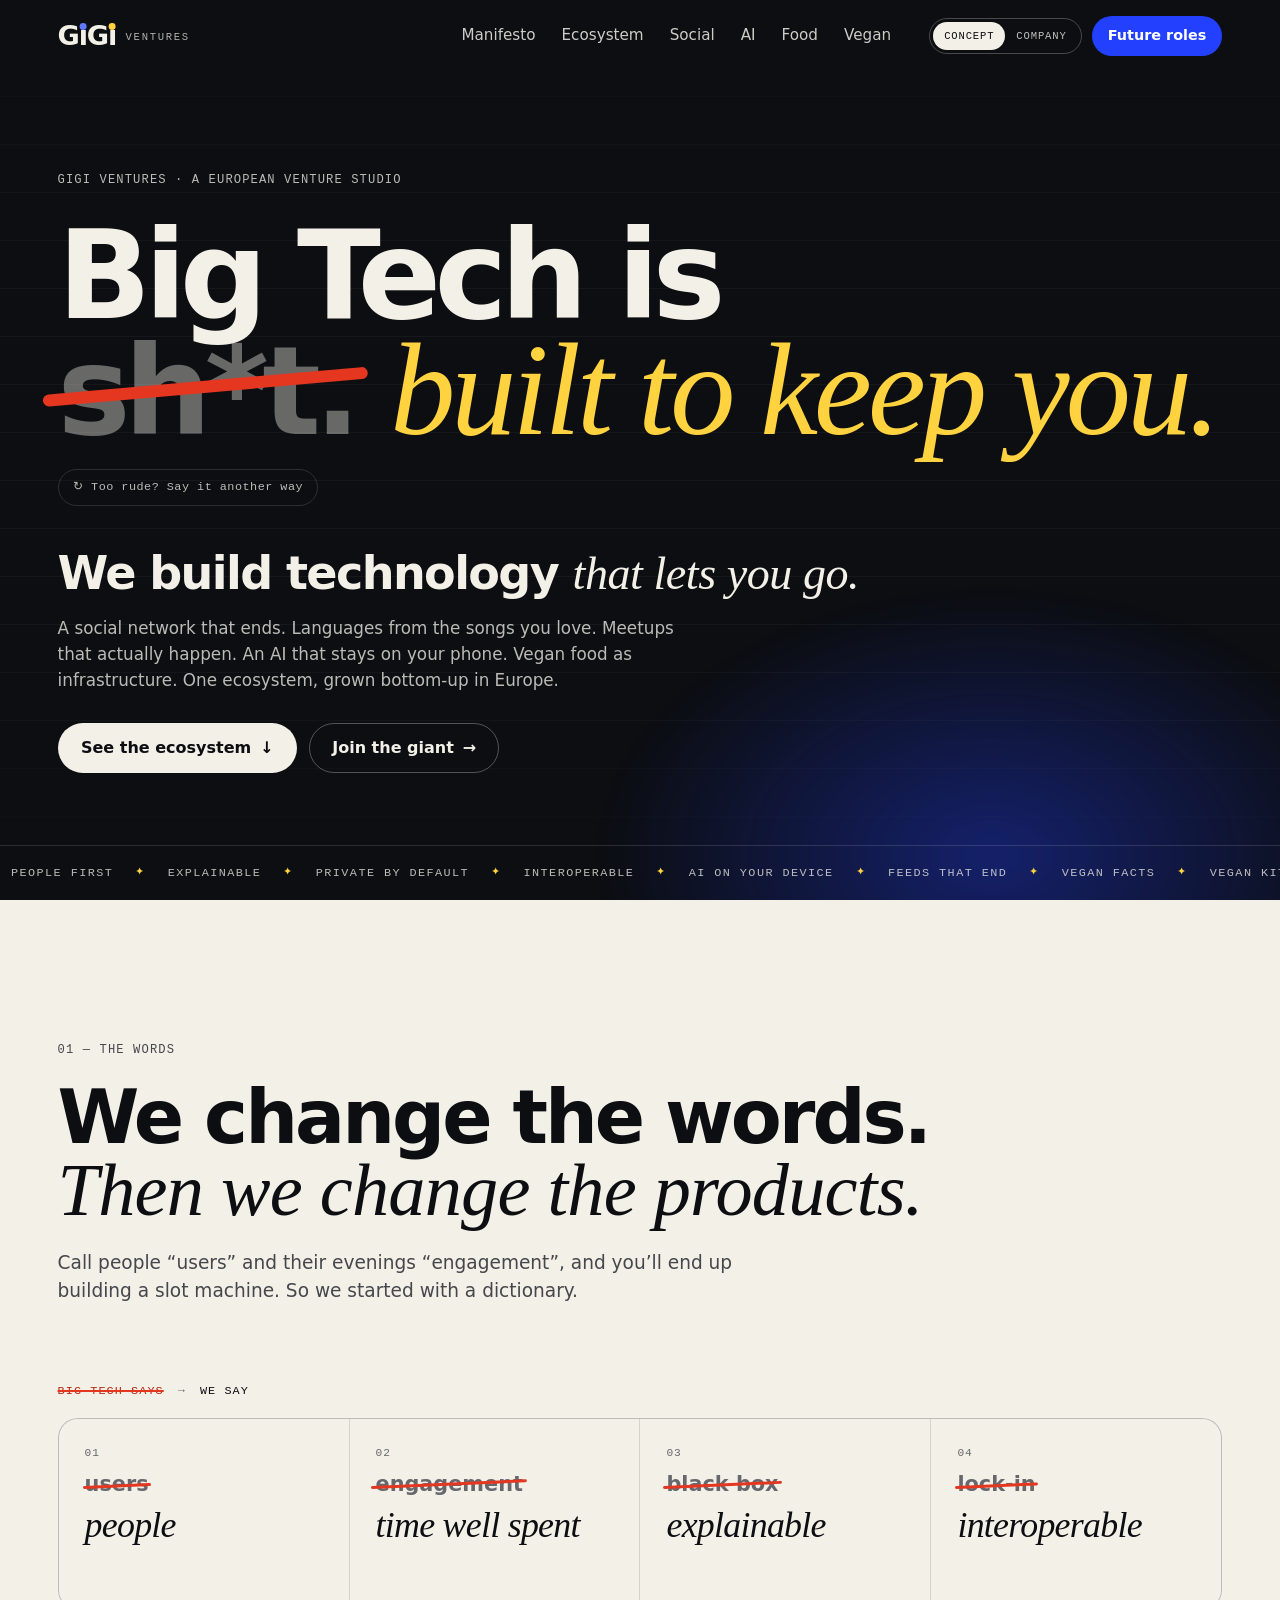
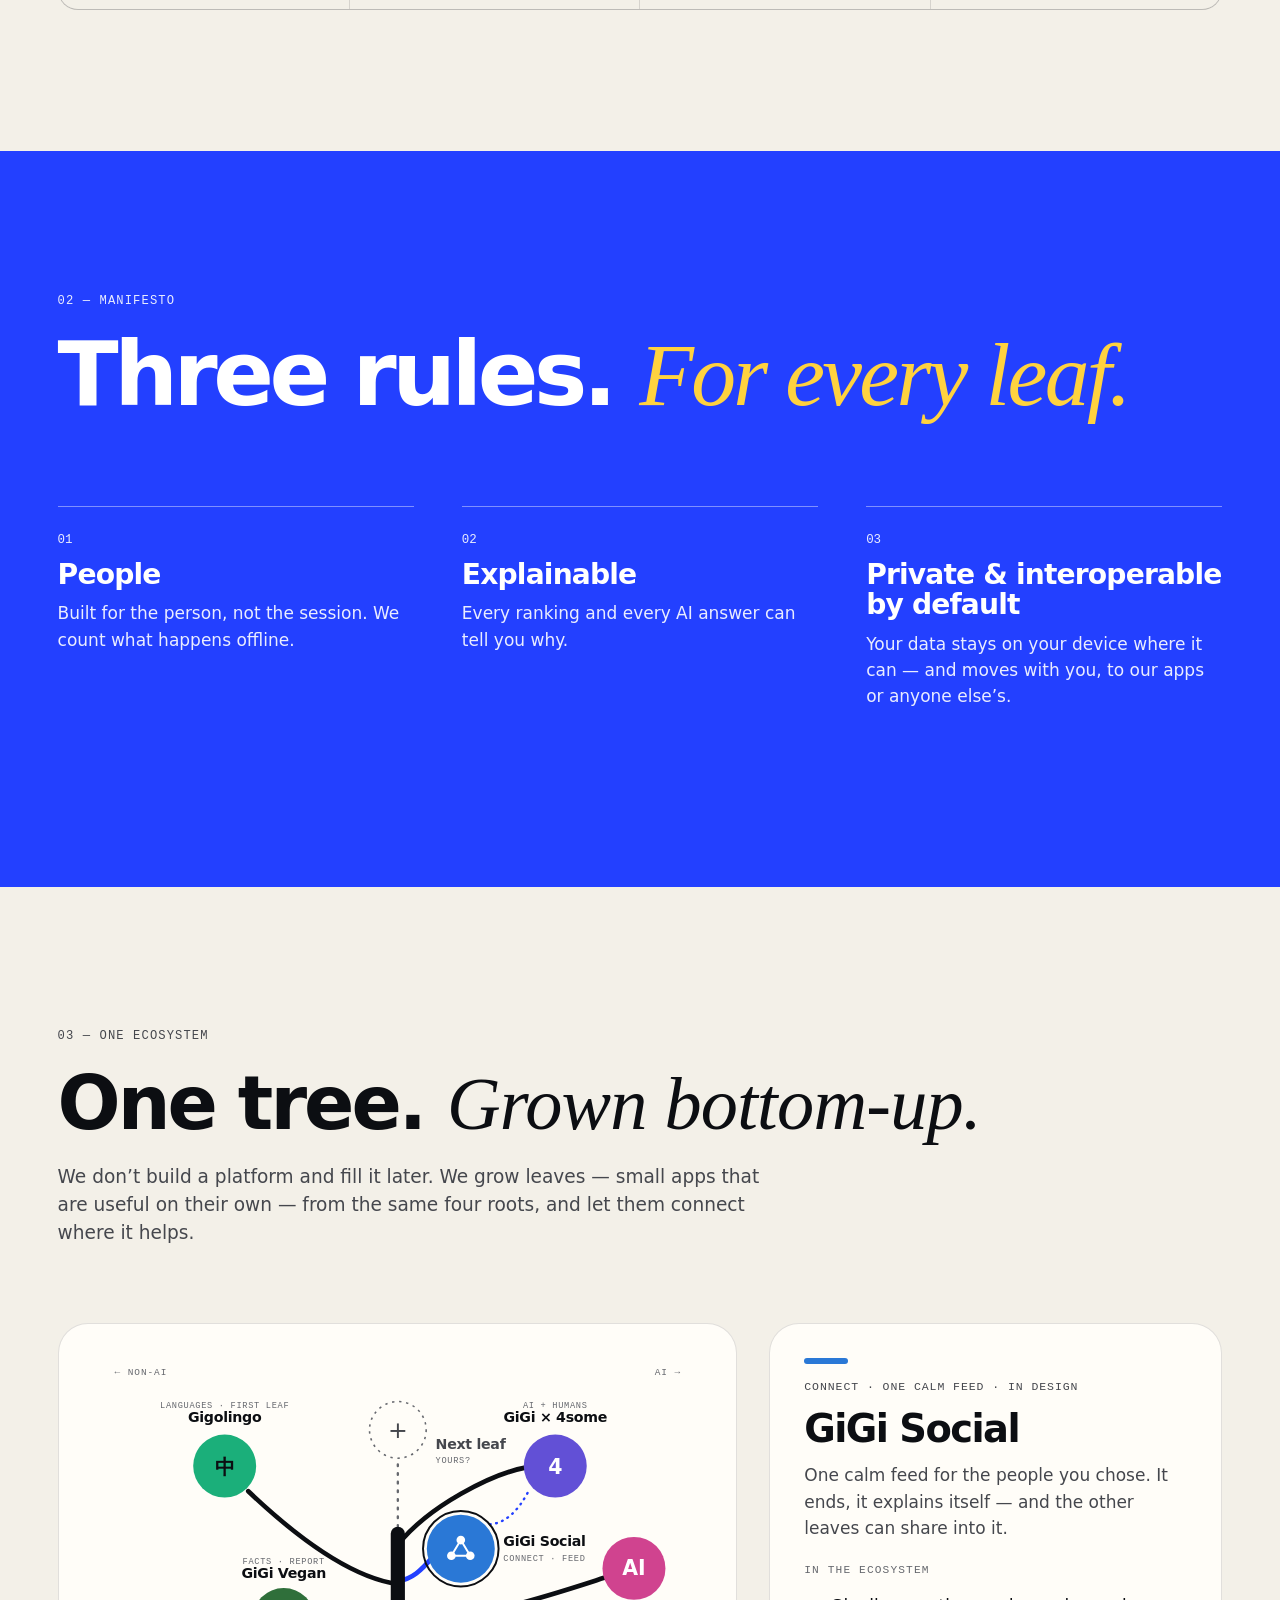
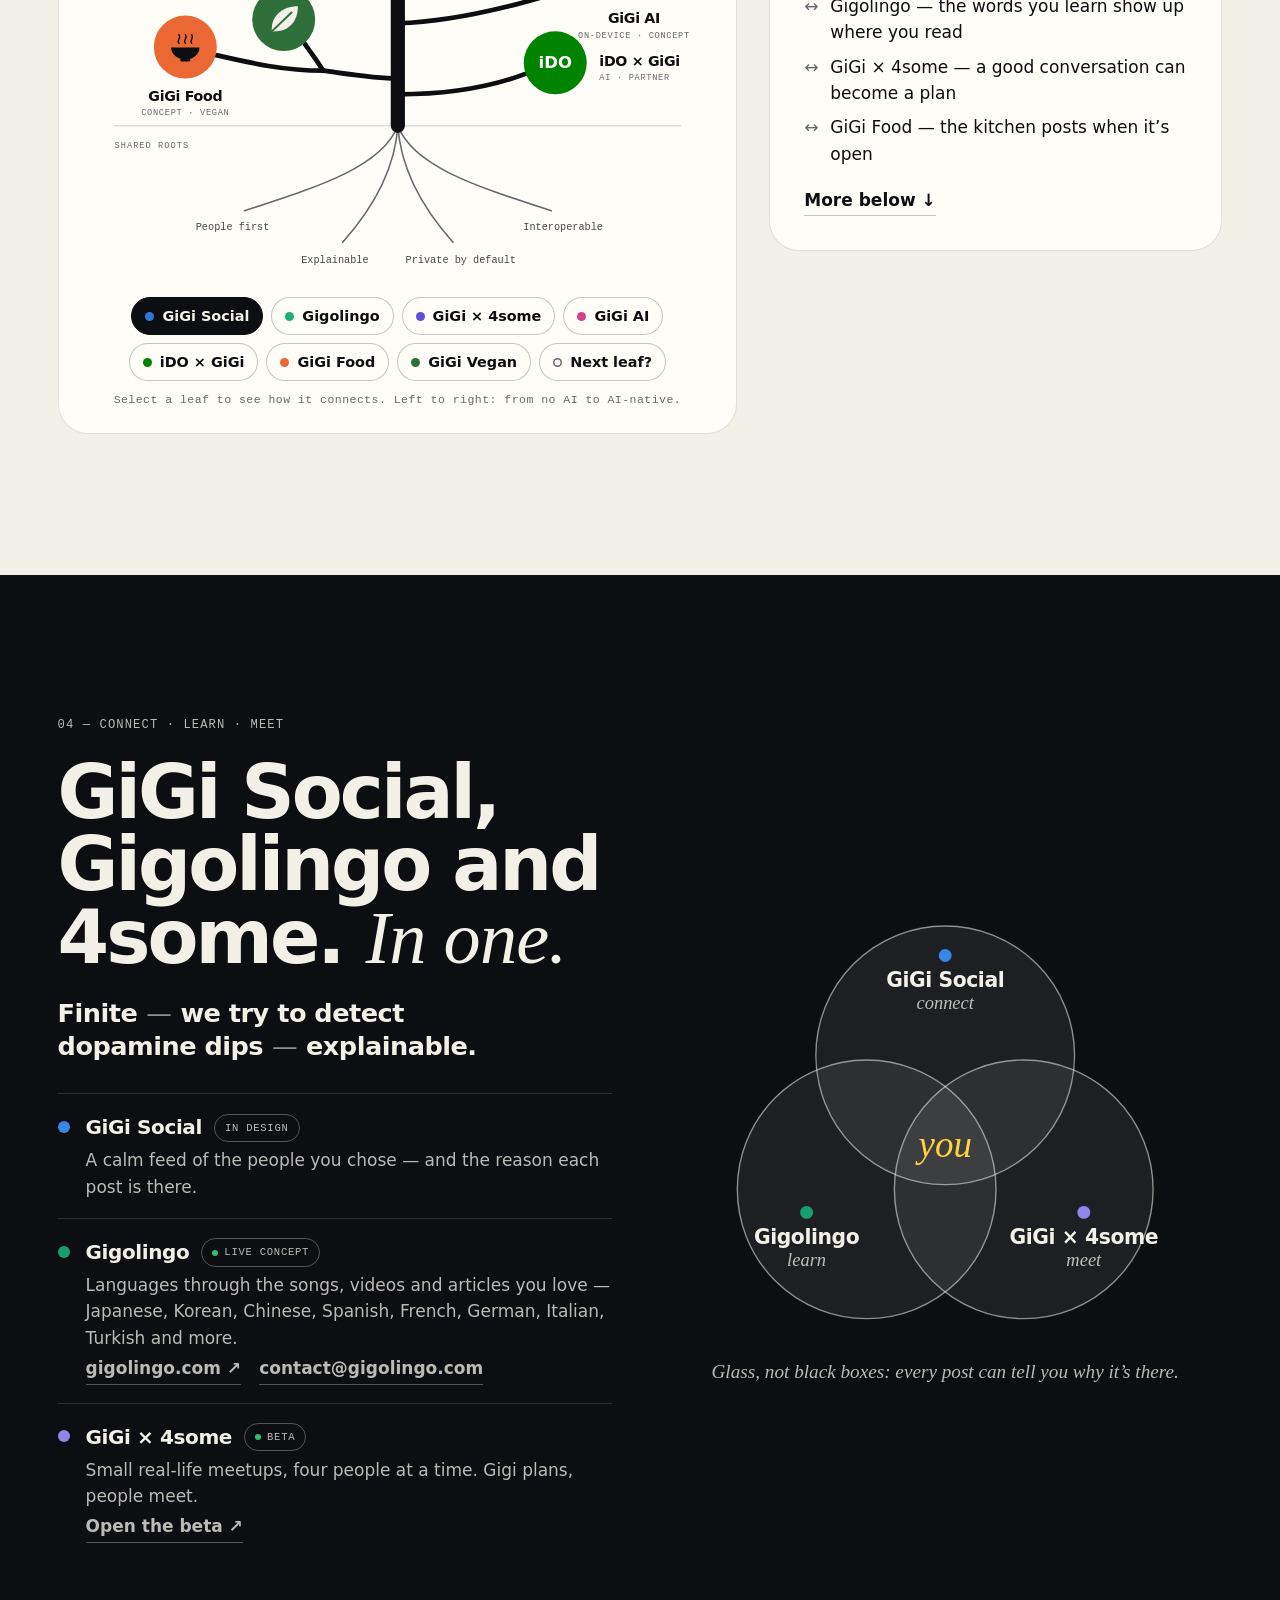
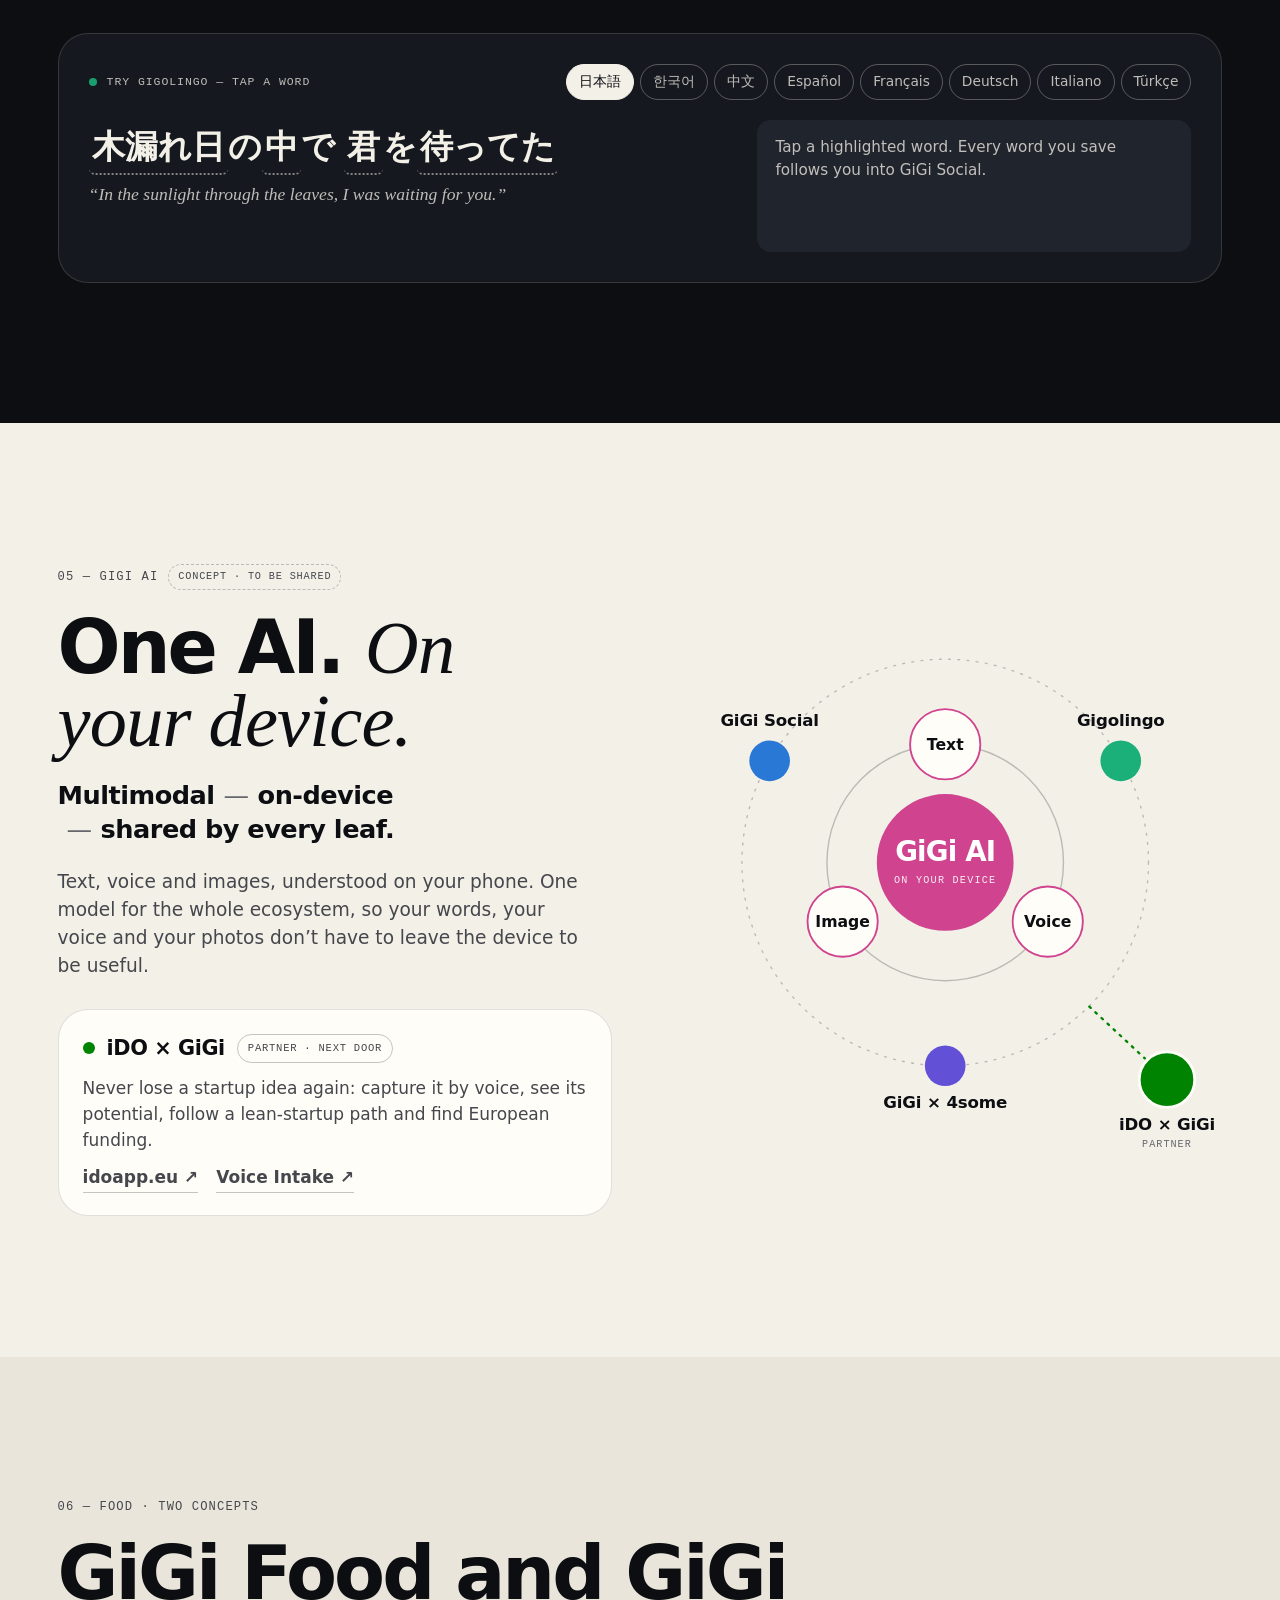
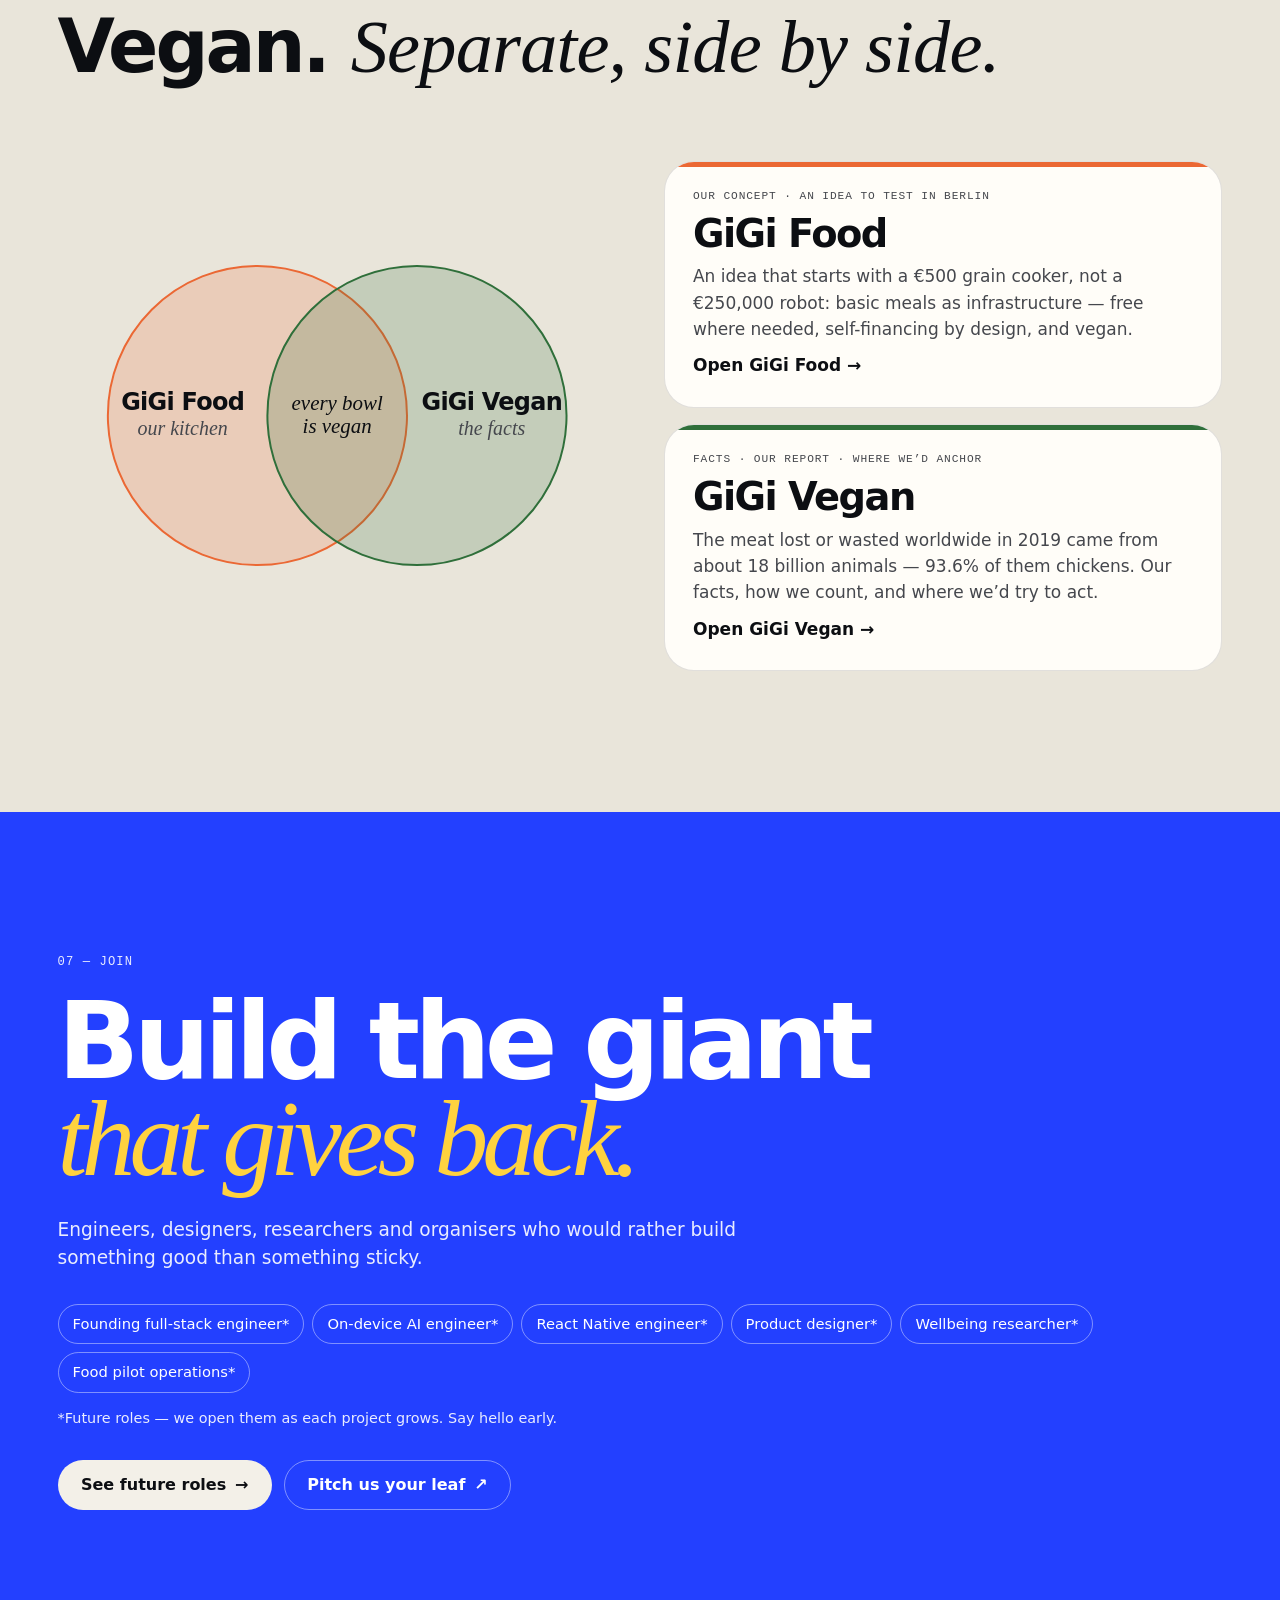
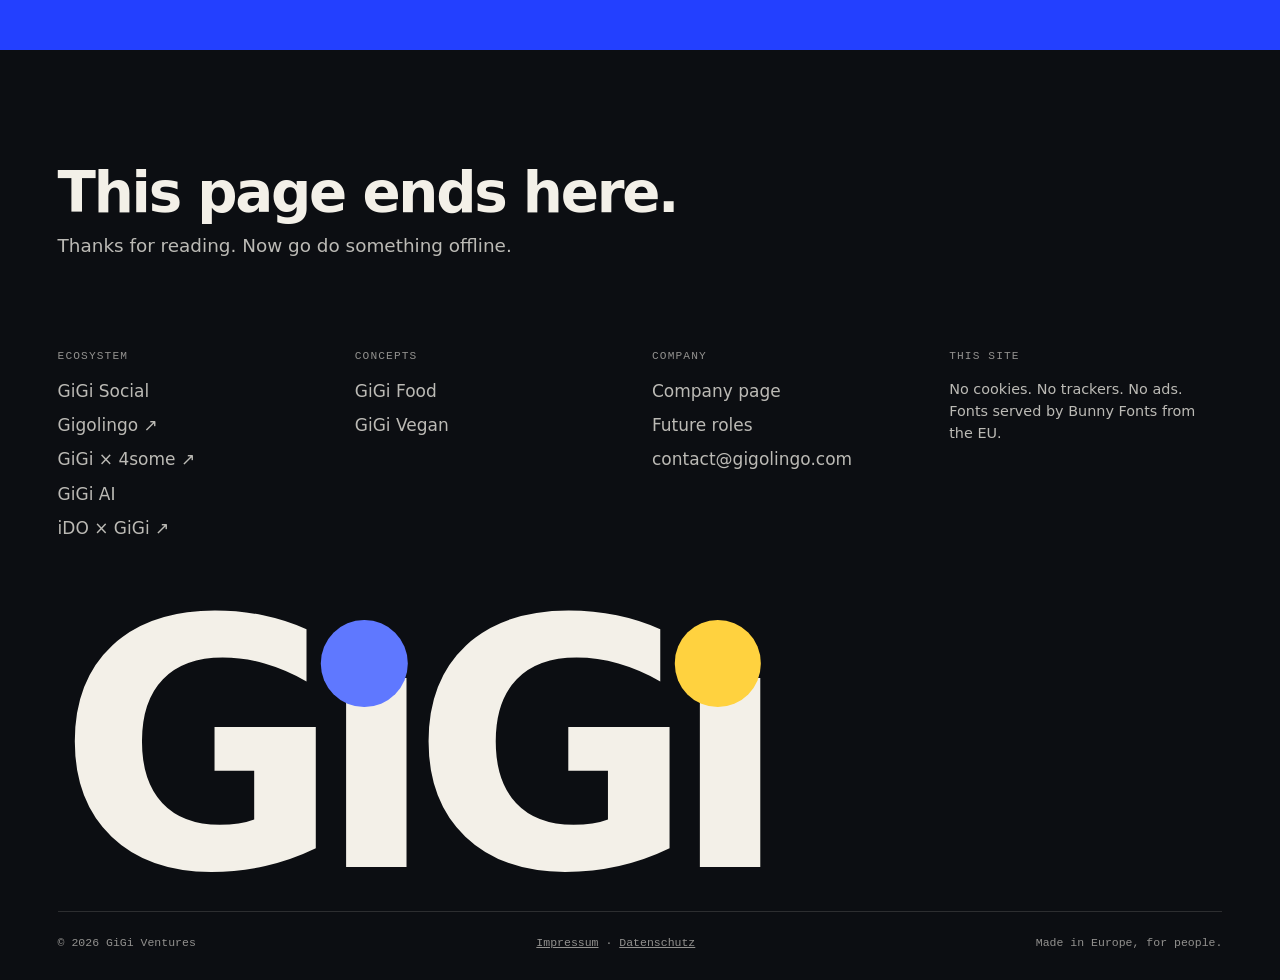
==== index.html @ 2ef4cfa2 "GiGi Ventures site: concept, company, GiGi Food, GiGi Vegan Static HTML/CSS/JS, no build step.  - in" ====
<!doctype html>
<html lang="en" class="no-js">
<head>
  <meta charset="utf-8">
  <meta name="viewport" content="width=device-width, initial-scale=1, viewport-fit=cover">
  <title>GiGi Ventures — Technology that lets you go</title>
  <meta name="description" content="GiGi Ventures is a European venture studio building human-centred technology: a social network that ends, language learning from the media you love, real-life meetups, an AI that stays on your device, and vegan food as infrastructure.">
  <meta name="theme-color" content="#0c0e12">
  <meta property="og:type" content="website">
  <meta property="og:title" content="GiGi Ventures — Technology that lets you go">
  <meta property="og:description" content="Big Tech is built to keep you. We build technology that lets you go. One ecosystem, grown bottom-up in Europe.">
  <link rel="icon" href="assets/favicon.svg" type="image/svg+xml">
  <!-- Fonts from Bunny Fonts: EU-hosted, no logging, no cookies (GDPR-friendly drop-in for Google Fonts). -->
  <link rel="preconnect" href="https://fonts.bunny.net" crossorigin>
  <link rel="stylesheet" href="https://fonts.bunny.net/css?family=bricolage-grotesque:400,500,600,700,800|instrument-serif:400,400i|jetbrains-mono:400,500&display=swap">
  <link rel="stylesheet" href="assets/css/base.css">
  <link rel="stylesheet" href="assets/css/concept.css">
  <script>document.documentElement.classList.replace('no-js', 'js');</script>
  <script src="assets/js/shared.js" defer></script>
  <script src="assets/js/concept.js" defer></script>
</head>
<body class="concept">
  <a class="skip-link" href="#main">Skip to content</a>

  <!-- ===================== Header ===================== -->
  <header class="site-header" data-theme="dark" data-adaptive>
    <div class="wrap site-header__inner">
      <a class="logo" href="index.html" aria-label="GiGi Ventures, home">
        <span class="logo__word" aria-hidden="true">G<span class="logo__i logo__i--a">ı</span>G<span class="logo__i logo__i--b">ı</span></span>
        <span class="logo__sub" aria-hidden="true">Ventures</span>
      </a>
      <nav class="nav" aria-label="Primary">
        <a href="#manifesto">Manifesto</a>
        <a href="#ecosystem">Ecosystem</a>
        <a href="#social">Social</a>
        <a href="#ai">AI</a>
        <a href="food.html">Food</a>
        <a href="vegan.html">Vegan</a>
      </nav>
      <div class="header-actions">
        <nav class="version-switch" aria-label="Page version">
          <a href="index.html" aria-current="page">Concept</a>
          <a href="company.html">Company</a>
        </nav>
        <a class="btn btn--sm btn--blue header-cta" href="company.html#careers">Future roles</a>
        <button class="menu-btn" type="button" aria-expanded="false" aria-controls="mobile-menu" data-menu-toggle>
          <span class="sr-only">Menu</span>
          <span class="menu-btn__bars" aria-hidden="true"></span>
        </button>
      </div>
    </div>
  </header>
  <div class="mobile-menu" id="mobile-menu" hidden>
    <nav aria-label="Mobile">
      <a href="#words">Words</a>
      <a href="#manifesto">Manifesto</a>
      <a href="#ecosystem">Ecosystem</a>
      <a href="#social">Social</a>
      <a href="#ai">AI</a>
      <a href="food.html">GiGi Food</a>
      <a href="vegan.html">GiGi Vegan</a>
    </nav>
    <div class="mobile-menu__foot">
      <a class="btn btn--blue" href="company.html#careers">Future roles <span class="btn__arrow" aria-hidden="true">→</span></a>
      <span>contact@gigolingo.com</span>
    </div>
  </div>

  <main id="main">

    <!-- ===================== Hero ===================== -->
    <section class="hero on-dark" data-surface="dark" aria-labelledby="hero-title">
      <div class="wrap hero__inner">
        <p class="eyebrow hero__eyebrow">GiGi Ventures · a European venture studio</p>
        <h1 class="hero-title" id="hero-title">
          <span class="hero-title__line">Big Tech is</span>
          <span class="hero-title__line"><del class="strike" data-hero-strike><span class="sr-only">(crossed out:) </span>sh*t.</del> <ins class="rewrite" data-hero-rewrite>built to keep you.</ins></span>
        </h1>
        <button class="hero__cycle" type="button" data-hero-cycle>
          <span aria-hidden="true">↻</span> Too rude? Say it another way
        </button>
        <p class="sr-only" aria-live="polite" data-hero-live></p>
        <p class="hero__sub">We build technology <span class="serif">that lets you go.</span></p>
        <p class="hero__lead">A social network that ends. Languages from the songs you love. Meetups that actually happen. An AI that stays on your phone. Vegan food as infrastructure. One ecosystem, grown bottom-up in Europe.</p>
        <div class="hero__actions">
          <a class="btn btn--paper" href="#ecosystem">See the ecosystem <span class="btn__arrow btn__arrow--down" aria-hidden="true">↓</span></a>
          <a class="btn btn--ghost" href="company.html#careers">Join the giant <span class="btn__arrow" aria-hidden="true">→</span></a>
        </div>
      </div>

      <div class="ticker" aria-hidden="true">
        <div class="ticker__track">
          <ul class="ticker__group">
            <li>People first</li><li>Explainable</li><li>Private by default</li><li>Interoperable</li><li>AI on your device</li><li>Feeds that end</li><li>Vegan facts</li><li>Vegan kitchen</li><li>Built in Europe</li>
          </ul>
          <ul class="ticker__group">
            <li>People first</li><li>Explainable</li><li>Private by default</li><li>Interoperable</li><li>AI on your device</li><li>Feeds that end</li><li>Vegan facts</li><li>Vegan kitchen</li><li>Built in Europe</li>
          </ul>
        </div>
      </div>
    </section>

    <!-- ===================== 01 Words ===================== -->
    <section id="words" class="section words" data-surface="light" aria-labelledby="words-title">
      <div class="wrap">
        <header class="section-head" data-reveal>
          <p class="eyebrow">01 — The words</p>
          <h2 class="h2" id="words-title">We change the words. <span class="serif">Then we change the products.</span></h2>
          <p class="lead">Call people “users” and their evenings “engagement”, and you’ll end up building a slot machine. So we started with a dictionary.</p>
        </header>

        <div class="words__legend" aria-hidden="true">
          <span class="words__legend-old">Big Tech says</span>
          <span class="words__legend-arrow">→</span>
          <span class="words__legend-new">We say</span>
        </div>
        <ul class="words__grid" role="list">
          <li class="word" data-reveal><span class="word__num">01</span><del class="word__old"><span class="sr-only">Not </span>users</del><ins class="word__new"><span class="sr-only">but </span>people</ins></li>
          <li class="word" data-reveal><span class="word__num">02</span><del class="word__old"><span class="sr-only">Not </span>engagement</del><ins class="word__new"><span class="sr-only">but </span>time well spent</ins></li>
          <li class="word" data-reveal><span class="word__num">03</span><del class="word__old"><span class="sr-only">Not </span>black box</del><ins class="word__new"><span class="sr-only">but </span>explainable</ins></li>
          <li class="word" data-reveal><span class="word__num">04</span><del class="word__old"><span class="sr-only">Not </span>lock-in</del><ins class="word__new"><span class="sr-only">but </span>interoperable</ins></li>
        </ul>
      </div>
    </section>

    <!-- ===================== 02 Manifesto ===================== -->
    <section id="manifesto" class="section manifesto on-blue" data-surface="blue" aria-labelledby="manifesto-title">
      <div class="wrap">
        <p class="eyebrow" data-reveal>02 — Manifesto</p>
        <h2 class="manifesto__title" id="manifesto-title" data-reveal>Three rules. <span class="serif">For every leaf.</span></h2>
        <ol class="principles" role="list">
          <li class="principle" data-reveal>
            <span class="principle__num">01</span>
            <h3>People</h3>
            <p>Built for the person, not the session. We count what happens offline.</p>
          </li>
          <li class="principle" data-reveal>
            <span class="principle__num">02</span>
            <h3>Explainable</h3>
            <p>Every ranking and every AI answer can tell you why.</p>
          </li>
          <li class="principle" data-reveal>
            <span class="principle__num">03</span>
            <h3>Private &amp; interoperable by default</h3>
            <p>Your data stays on your device where it can — and moves with you, to our apps or anyone else’s.</p>
          </li>
        </ol>
      </div>
    </section>

    <!-- ===================== 03 Ecosystem tree ===================== -->
    <section id="ecosystem" class="section eco" data-surface="light" aria-labelledby="eco-title">
      <div class="wrap">
        <header class="section-head" data-reveal>
          <p class="eyebrow">03 — One ecosystem</p>
          <h2 class="h2" id="eco-title">One tree. <span class="serif">Grown bottom-up.</span></h2>
          <p class="lead">We don’t build a platform and fill it later. We grow leaves — small apps that are useful on their own — from the same four roots, and let them connect where it helps.</p>
        </header>

        <div class="eco__grid">
          <figure class="eco__figure">
            <svg class="tree" data-tree viewBox="0 0 800 680" role="group" aria-labelledby="tree-title tree-desc">
              <title id="tree-title">The GiGi ecosystem as a tree</title>
              <desc id="tree-desc">Shared roots: people first, explainable, private by default, interoperable. Non-AI side: Gigolingo, GiGi Food and GiGi Vegan. Near the top, side by side: GiGi Social and GiGi × 4some. AI side: GiGi AI on your device, and the partner iDO × GiGi. On top, an empty leaf for the next project.</desc>

              <g class="tree__axis" aria-hidden="true">
                <text x="40" y="34">← NON-AI</text>
                <text x="760" y="34" text-anchor="end">AI →</text>
              </g>

              <line class="tree__ground" x1="40" y1="480" x2="760" y2="480" aria-hidden="true"/>
              <text class="tree__roots-label" x="40" y="508" aria-hidden="true">SHARED ROOTS</text>
              <g class="tree__roots" aria-hidden="true">
                <path class="root" data-grow style="--d: 0s" pathLength="1" d="M400 480 C 380 532, 300 557, 205 588"/>
                <path class="root" data-grow style="--d: .1s" pathLength="1" d="M400 480 C 396 542, 362 592, 330 628"/>
                <path class="root" data-grow style="--d: .15s" pathLength="1" d="M400 480 C 404 542, 438 592, 470 628"/>
                <path class="root" data-grow style="--d: .05s" pathLength="1" d="M400 480 C 420 532, 500 557, 595 588"/>
                <text class="root__label" x="190" y="612" text-anchor="middle">People first</text>
                <text class="root__label" x="320" y="654" text-anchor="middle">Explainable</text>
                <text class="root__label" x="480" y="654" text-anchor="middle">Private by default</text>
                <text class="root__label" x="610" y="612" text-anchor="middle">Interoperable</text>
              </g>

              <!-- lateral connections, shown when a leaf is selected -->
              <g class="tree__links" aria-hidden="true">
                <path class="tree-link" data-link="food vegan" d="M162 350 Q 188 318 216 334"/>
                <path class="tree-link" data-link="social some" d="M517 224 Q 545 222 566 182"/>
                <path class="tree-link" data-link="ai some" d="M630 176 Q 690 190 700 232"/>
                <path class="tree-link" data-link="ai ido" d="M664 300 Q 622 318 608 360"/>
              </g>

              <g class="tree__wood" aria-hidden="true">
                <path class="branch" data-branch="food vegan" data-grow style="--d: .9s" pathLength="1" d="M400 420 C 370 420, 335 414, 305 410"/>
                <path class="branch" data-branch="vegan" data-grow style="--d: 1.15s" pathLength="1" d="M305 410 C 298 398, 290 388, 282 376"/>
                <path class="branch" data-branch="food" data-grow style="--d: 1.15s" pathLength="1" d="M305 410 C 255 410, 212 400, 168 390"/>
                <path class="branch" data-branch="lingo" data-grow style="--d: 1s" pathLength="1" d="M400 300 C 330 290, 250 220, 210 182"/>
                <path class="branch" data-branch="some" data-grow style="--d: 1.05s" pathLength="1" d="M400 250 C 440 200, 520 160, 562 152"/>
                <path class="branch" data-branch="social" data-grow style="--d: .95s" pathLength="1" d="M400 296 C 418 294, 430 282, 444 266"/>
                <path class="branch" data-branch="ai" data-grow style="--d: .95s" pathLength="1" d="M400 350 C 500 346, 600 312, 662 292"/>
                <path class="branch" data-branch="ido" data-grow style="--d: .85s" pathLength="1" d="M400 440 C 470 440, 525 428, 562 414"/>
                <path class="branch branch--next" d="M400 238 L 400 146"/>
                <path class="trunk" data-grow style="--d: .45s" pathLength="1" d="M400 480 L 400 236"/>
              </g>

              <!-- GiGi Social: a leaf next to 4some (the trunk is shared, not an app) -->
              <g class="leaf" data-leaf="social" tabindex="0" role="button" aria-label="GiGi Social, one calm feed, in design. Show details." style="--c: var(--p-social); --d: 1.65s">
                <circle class="leaf__ring" cx="480" cy="255" r="48"/>
                <circle class="leaf__disc" cx="480" cy="255" r="40"/>
                <g class="leaf__icon leaf__icon--net" transform="translate(480 255)">
                  <path d="M-12 9 L 0 -11 L 12 9 Z"/>
                  <circle cx="-12" cy="9" r="5.5"/><circle cx="12" cy="9" r="5.5"/><circle cx="0" cy="-11" r="5.5"/>
                </g>
                <text class="leaf__name" x="534" y="252">GiGi Social</text>
                <text class="leaf__cat" x="534" y="270">CONNECT · FEED</text>
              </g>

              <!-- non-AI side -->
              <g class="leaf" data-leaf="lingo" tabindex="0" role="button" aria-label="Gigolingo, language learning, non-AI core. Show details." style="--c: var(--p-lingo); --d: 1.6s">
                <circle class="leaf__ring" cx="180" cy="150" r="48"/>
                <circle class="leaf__disc" cx="180" cy="150" r="40"/>
                <text class="leaf__glyph leaf__glyph--dark leaf__glyph--multi" x="180" y="160" text-anchor="middle" data-glyph-cycle>あ</text>
                <text class="leaf__cat" x="180" y="76" text-anchor="middle">LANGUAGES · FIRST LEAF</text>
                <text class="leaf__name" x="180" y="94" text-anchor="middle">Gigolingo</text>
              </g>

              <g class="leaf" data-leaf="vegan" tabindex="0" role="button" aria-label="GiGi Vegan, facts and report, concept. Show details." style="--c: var(--p-vegan); --d: 1.55s">
                <circle class="leaf__ring" cx="255" cy="345" r="48"/>
                <circle class="leaf__disc" cx="255" cy="345" r="40"/>
                <g class="leaf__icon leaf__icon--light" transform="translate(255 345)">
                  <path d="M-15 15 C -17 -4, -2 -17, 18 -17 C 18 3, 6 16, -15 15 Z"/>
                  <path class="vein" d="M-15 15 L 10 -9"/>
                </g>
                <text class="leaf__cat" x="255" y="274" text-anchor="middle">FACTS · REPORT</text>
                <text class="leaf__name" x="255" y="292" text-anchor="middle">GiGi Vegan</text>
              </g>

              <g class="leaf" data-leaf="food" tabindex="0" role="button" aria-label="GiGi Food, vegan food concept. Show details." style="--c: var(--p-food); --d: 1.5s">
                <circle class="leaf__ring" cx="130" cy="380" r="48"/>
                <circle class="leaf__disc" cx="130" cy="380" r="40"/>
                <g class="leaf__icon" transform="translate(130 384) scale(.9)">
                  <path d="M-20 -4 H20 A20 17 0 0 1 -20 -4 Z"/>
                  <rect x="-7" y="12" width="14" height="4" rx="2"/>
                  <path class="steam" d="M-9 -10 c-4 -4 4 -7 0 -12 M0 -10 c-4 -4 4 -7 0 -12 M9 -10 c-4 -4 4 -7 0 -12"/>
                </g>
                <text class="leaf__name" x="130" y="448" text-anchor="middle">GiGi Food</text>
                <text class="leaf__cat" x="130" y="466" text-anchor="middle">CONCEPT · VEGAN</text>
              </g>

              <!-- AI side -->
              <g class="leaf" data-leaf="some" tabindex="0" role="button" aria-label="GiGi × 4some, real-life meetups, AI plus humans. Show details." style="--c: var(--p-some); --d: 1.7s">
                <circle class="leaf__ring" cx="600" cy="150" r="48"/>
                <circle class="leaf__disc" cx="600" cy="150" r="40"/>
                <text class="leaf__glyph leaf__glyph--light" x="600" y="160" text-anchor="middle">4</text>
                <text class="leaf__cat" x="600" y="76" text-anchor="middle">AI + HUMANS</text>
                <text class="leaf__name" x="600" y="94" text-anchor="middle">GiGi × 4some</text>
              </g>

              <g class="leaf" data-leaf="ai" tabindex="0" role="button" aria-label="GiGi AI, on-device multimodal AI, concept. Show details." style="--c: var(--p-ai); --d: 1.75s">
                <circle class="leaf__ring" cx="700" cy="280" r="48"/>
                <circle class="leaf__disc" cx="700" cy="280" r="40"/>
                <text class="leaf__glyph leaf__glyph--light" x="700" y="289" text-anchor="middle">AI</text>
                <text class="leaf__name" x="700" y="350" text-anchor="middle">GiGi AI</text>
                <text class="leaf__cat" x="700" y="368" text-anchor="middle">ON-DEVICE · CONCEPT</text>
              </g>

              <g class="leaf" data-leaf="ido" tabindex="0" role="button" aria-label="iDO × GiGi, AI partner. Show details." style="--c: var(--p-ido); --d: 1.8s">
                <circle class="leaf__ring" cx="600" cy="400" r="48"/>
                <circle class="leaf__disc" cx="600" cy="400" r="40"/>
                <text class="leaf__glyph leaf__glyph--light leaf__glyph--small" x="600" y="407" text-anchor="middle">iDO</text>
                <text class="leaf__name" x="656" y="404">iDO × GiGi</text>
                <text class="leaf__cat" x="656" y="422">AI · PARTNER</text>
              </g>

              <g class="leaf leaf--next" data-leaf="next" tabindex="0" role="button" aria-label="The next leaf: yours. Show details." style="--c: var(--text-3); --d: 2s">
                <circle class="leaf__ring" cx="400" cy="104" r="44"/>
                <circle class="leaf__disc" cx="400" cy="104" r="36"/>
                <text class="leaf__glyph leaf__glyph--next" x="400" y="114" text-anchor="middle">+</text>
                <text class="leaf__name leaf__name--next" x="448" y="128">Next leaf</text>
                <text class="leaf__cat" x="448" y="146">YOURS?</text>
              </g>
            </svg>
            <div class="eco__chips" role="group" aria-label="Choose a leaf">
              <button type="button" class="eco-chip" data-leaf-chip="social" aria-pressed="true" style="--c: var(--p-social)">GiGi Social</button>
              <button type="button" class="eco-chip" data-leaf-chip="lingo" aria-pressed="false" style="--c: var(--p-lingo)">Gigolingo</button>
              <button type="button" class="eco-chip" data-leaf-chip="some" aria-pressed="false" style="--c: var(--p-some)">GiGi × 4some</button>
              <button type="button" class="eco-chip" data-leaf-chip="ai" aria-pressed="false" style="--c: var(--p-ai)">GiGi AI</button>
              <button type="button" class="eco-chip" data-leaf-chip="ido" aria-pressed="false" style="--c: var(--p-ido)">iDO × GiGi</button>
              <button type="button" class="eco-chip" data-leaf-chip="food" aria-pressed="false" style="--c: var(--p-food)">GiGi Food</button>
              <button type="button" class="eco-chip" data-leaf-chip="vegan" aria-pressed="false" style="--c: var(--p-vegan)">GiGi Vegan</button>
              <button type="button" class="eco-chip eco-chip--next" data-leaf-chip="next" aria-pressed="false">Next leaf?</button>
            </div>
            <figcaption class="eco__caption">Select a leaf to see how it connects. Left to right: from no AI to AI-native.</figcaption>
          </figure>

          <aside class="eco-panel" data-eco-panel aria-live="polite" style="--c: var(--p-social)">
            <p class="eco-panel__cat" data-eco-cat>Connect · one calm feed · in design</p>
            <h3 class="eco-panel__title" data-eco-title>GiGi Social</h3>
            <p class="eco-panel__text" data-eco-text>One calm feed for the people you chose. It ends, it explains itself — and the other leaves can share into it.</p>
            <p class="eco-panel__h">In the ecosystem</p>
            <ul class="eco-panel__list" role="list" data-eco-list>
              <li>Gigolingo — the words you learn show up where you read</li>
              <li>GiGi × 4some — a good conversation can become a plan</li>
              <li>GiGi Food — the kitchen posts when it’s open</li>
            </ul>
            <a class="link eco-panel__link" href="#social" data-eco-link>More below <span aria-hidden="true">↓</span></a>
          </aside>
        </div>
      </div>
    </section>

    <!-- ===================== 04 Connect · learn · meet ===================== -->
    <section id="social" class="section trio on-dark" data-surface="dark" aria-labelledby="trio-title">
      <div class="wrap">
        <div class="trio__grid">
          <div class="trio__copy">
            <p class="eyebrow" data-reveal>04 — Connect · learn · meet</p>
            <h2 class="h2" id="trio-title" data-reveal>GiGi Social, Gigolingo and 4some. <span class="serif">In one.</span></h2>
            <p class="points trio__points" data-reveal>Finite<span class="points__sep" aria-hidden="true">—</span>we try to detect dopamine dips<span class="points__sep" aria-hidden="true">—</span>explainable.</p>
            <ul class="trio__apps" role="list">
              <li style="--c: var(--p-social)" data-reveal>
                <span class="trio__dot" aria-hidden="true"></span>
                <div>
                  <h3>GiGi Social <span class="status">In design</span></h3>
                  <p>A calm feed of the people you chose — and the reason each post is there.</p>
                </div>
              </li>
              <li style="--c: var(--p-lingo)" data-reveal>
                <span class="trio__dot" aria-hidden="true"></span>
                <div>
                  <h3>Gigolingo <span class="status status--live">Live concept</span></h3>
                  <p>Languages through the songs, videos and articles you love — Japanese, Korean, Chinese, Spanish, French, German, Italian, Turkish and more.</p>
                  <p class="trio__links"><a class="link" href="https://gigolingo.com" target="_blank" rel="noopener">gigolingo.com <span aria-hidden="true">↗</span></a> <a class="link" href="mailto:contact@gigolingo.com">contact@gigolingo.com</a></p>
                </div>
              </li>
              <li style="--c: var(--p-some)" data-reveal>
                <span class="trio__dot" aria-hidden="true"></span>
                <div>
                  <h3>GiGi × 4some <span class="status status--live">Beta</span></h3>
                  <p>Small real-life meetups, four people at a time. Gigi plans, people meet.</p>
                  <p class="trio__links"><a class="link" href="https://0some.netlify.app" target="_blank" rel="noopener">Open the beta <span aria-hidden="true">↗</span></a></p>
                </div>
              </li>
            </ul>
          </div>

          <figure class="venn" data-reveal>
            <svg viewBox="0 0 600 500" role="img" aria-labelledby="venn-title venn-desc">
              <title id="venn-title">Connect, learn, meet — in one</title>
              <desc id="venn-desc">Three overlapping glass circles: GiGi Social to connect, Gigolingo to learn and GiGi × 4some to meet. Where all three overlap: you.</desc>
              <g class="venn__circles">
                <circle class="venn__c" cx="300" cy="180" r="140"/>
                <circle class="venn__c" cx="215" cy="325" r="140"/>
                <circle class="venn__c" cx="385" cy="325" r="140"/>
              </g>
              <circle class="venn__dot" cx="300" cy="72" r="7" style="--c: var(--p-social)"/>
              <text class="venn__name" x="300" y="106" text-anchor="middle">GiGi Social</text>
              <text class="venn__verb" x="300" y="130" text-anchor="middle">connect</text>
              <circle class="venn__dot" cx="150" cy="350" r="7" style="--c: var(--p-lingo)"/>
              <text class="venn__name" x="150" y="384" text-anchor="middle">Gigolingo</text>
              <text class="venn__verb" x="150" y="408" text-anchor="middle">learn</text>
              <circle class="venn__dot" cx="450" cy="350" r="7" style="--c: var(--p-some)"/>
              <text class="venn__name" x="450" y="384" text-anchor="middle">GiGi × 4some</text>
              <text class="venn__verb" x="450" y="408" text-anchor="middle">meet</text>
              <text class="venn__you" x="300" y="290" text-anchor="middle">you</text>
            </svg>
            <figcaption class="venn__caption">Glass, not black boxes: every post can tell you why it’s there.</figcaption>
          </figure>
        </div>

        <!-- Gigolingo: many languages -->
        <div class="lyric" data-lyric data-reveal>
          <div class="lyric__head">
            <p class="lyric__label"><span class="lyric__dot" aria-hidden="true"></span>Try Gigolingo — tap a word</p>
            <div class="lyric__langs" role="group" aria-label="Language" data-lyric-langs>
              <button type="button" aria-pressed="true" data-lang="ja">日本語</button>
              <button type="button" aria-pressed="false" data-lang="ko">한국어</button>
              <button type="button" aria-pressed="false" data-lang="zh">中文</button>
              <button type="button" aria-pressed="false" data-lang="es">Español</button>
              <button type="button" aria-pressed="false" data-lang="fr">Français</button>
              <button type="button" aria-pressed="false" data-lang="de">Deutsch</button>
              <button type="button" aria-pressed="false" data-lang="it">Italiano</button>
              <button type="button" aria-pressed="false" data-lang="tr">Türkçe</button>
            </div>
          </div>
          <div class="lyric__body">
            <div>
              <p class="lyric__line" lang="ja" data-lyric-line>木漏れ日の中で 君を待ってた</p>
              <p class="lyric__trans" data-lyric-trans>“In the sunlight through the leaves, I was waiting for you.”</p>
            </div>
            <div class="wordcard" data-wordcard aria-live="polite">
              <p class="wordcard__hint">Tap a highlighted word. Every word you save follows you into GiGi Social.</p>
            </div>
          </div>
        </div>
      </div>
    </section>

    <!-- ===================== 05 GiGi AI ===================== -->
    <section id="ai" class="section ai" data-surface="light" aria-labelledby="ai-title">
      <div class="wrap ai__grid">
        <div class="ai__copy">
          <p class="eyebrow" data-reveal>05 — GiGi AI <span class="tag">Concept · to be shared</span></p>
          <h2 class="h2" id="ai-title" data-reveal>One AI. <span class="serif">On your device.</span></h2>
          <p class="points ai__points" data-reveal>Multimodal<span class="points__sep" aria-hidden="true">—</span>on-device<span class="points__sep" aria-hidden="true">—</span>shared by every leaf.</p>
          <p class="lead" data-reveal>Text, voice and images, understood on your phone. One model for the whole ecosystem, so your words, your voice and your photos don’t have to leave the device to be useful.</p>

          <article class="partner" style="--c: var(--p-ido)" data-reveal>
            <div class="partner__top">
              <span class="partner__dot" aria-hidden="true"></span>
              <h3>iDO × GiGi</h3>
              <span class="status">Partner · next door</span>
            </div>
            <p>Never lose a startup idea again: capture it by voice, see its potential, follow a lean-startup path and find European funding.</p>
            <p class="partner__links">
              <a class="link" href="https://idoapp.eu" target="_blank" rel="noopener">idoapp.eu <span aria-hidden="true">↗</span></a>
              <a class="link" href="https://startup-voice-intake.netlify.app" target="_blank" rel="noopener">Voice Intake <span aria-hidden="true">↗</span></a>
            </p>
          </article>
        </div>

        <figure class="orbit" data-reveal>
          <svg viewBox="0 0 600 600" role="img" aria-labelledby="orbit-title orbit-desc">
            <title id="orbit-title">GiGi AI on your device</title>
            <desc id="orbit-desc">At the centre, GiGi AI running on your device. Around it, three modalities: text, voice and image. On the outer orbit, the apps that share it: GiGi Social, Gigolingo and GiGi × 4some. Just outside the orbit, the partner iDO × GiGi.</desc>
            <circle class="orbit__ring orbit__ring--outer" cx="300" cy="270" r="220"/>
            <circle class="orbit__ring" cx="300" cy="270" r="128"/>
            <path class="orbit__bridge" d="M456 426 L 516 482"/>

            <circle class="orbit__core" cx="300" cy="270" r="74"/>
            <text class="orbit__core-name" x="300" y="268" text-anchor="middle">GiGi AI</text>
            <text class="orbit__core-sub" x="300" y="292" text-anchor="middle">ON YOUR DEVICE</text>

            <circle class="orbit__mod" cx="300" cy="142" r="38"/>
            <text class="orbit__mod-label" x="300" y="148" text-anchor="middle">Text</text>
            <circle class="orbit__mod" cx="411" cy="334" r="38"/>
            <text class="orbit__mod-label" x="411" y="340" text-anchor="middle">Voice</text>
            <circle class="orbit__mod" cx="189" cy="334" r="38"/>
            <text class="orbit__mod-label" x="189" y="340" text-anchor="middle">Image</text>

            <circle class="orbit__app" cx="110" cy="160" r="22" style="--c: var(--p-social)"/>
            <text class="orbit__app-label" x="110" y="122" text-anchor="middle">GiGi Social</text>
            <circle class="orbit__app" cx="490" cy="160" r="22" style="--c: var(--p-lingo)"/>
            <text class="orbit__app-label" x="490" y="122" text-anchor="middle">Gigolingo</text>
            <circle class="orbit__app" cx="300" cy="490" r="22" style="--c: var(--p-some)"/>
            <text class="orbit__app-label" x="300" y="536" text-anchor="middle">GiGi × 4some</text>

            <circle class="orbit__app orbit__app--partner" cx="540" cy="505" r="30" style="--c: var(--p-ido)"/>
            <text class="orbit__app-label" x="540" y="560" text-anchor="middle">iDO × GiGi</text>
            <text class="orbit__app-sub" x="540" y="578" text-anchor="middle">PARTNER</text>
          </svg>
        </figure>
      </div>
    </section>

    <!-- ===================== 06 Food & Vegan ===================== -->
    <section id="food" class="section foodveg" data-surface="light" aria-labelledby="foodveg-title">
      <div class="wrap">
        <header class="section-head" data-reveal>
          <p class="eyebrow">06 — Food · two concepts</p>
          <h2 class="h2" id="foodveg-title">GiGi Food and GiGi Vegan. <span class="serif">Separate, side by side.</span></h2>
        </header>
        <div class="foodveg__grid">
          <figure class="pair" data-reveal>
            <svg viewBox="0 0 560 340" role="img" aria-labelledby="pair-title">
              <title id="pair-title">Two overlapping circles: GiGi Food, our kitchen, and GiGi Vegan, the facts. Where they overlap: every bowl is vegan.</title>
              <circle class="pair__c pair__c--food" cx="200" cy="170" r="150"/>
              <circle class="pair__c pair__c--vegan" cx="360" cy="170" r="150"/>
              <text class="pair__name" x="125" y="164" text-anchor="middle">GiGi Food</text>
              <text class="pair__verb" x="125" y="190" text-anchor="middle">our kitchen</text>
              <text class="pair__name" x="435" y="164" text-anchor="middle">GiGi Vegan</text>
              <text class="pair__verb" x="435" y="190" text-anchor="middle">the facts</text>
              <text class="pair__mid" x="280" y="164" text-anchor="middle">every bowl</text>
              <text class="pair__mid" x="280" y="188" text-anchor="middle">is vegan</text>
            </svg>
          </figure>
          <div class="foodveg__cards">
            <article class="concept-card" style="--c: var(--p-food)" data-reveal>
              <p class="concept-card__kicker">Our concept · an idea to test in Berlin</p>
              <h3 class="concept-card__name"><a href="food.html">GiGi Food</a></h3>
              <p class="concept-card__text">An idea that starts with a €500 grain cooker, not a €250,000 robot: basic meals as infrastructure — free where needed, self-financing by design, and vegan.</p>
              <span class="concept-card__cta" aria-hidden="true">Open GiGi Food →</span>
            </article>
            <article class="concept-card" style="--c: var(--p-vegan)" data-reveal>
              <p class="concept-card__kicker">Facts · our report · where we’d anchor</p>
              <h3 class="concept-card__name"><a href="vegan.html">GiGi Vegan</a></h3>
              <p class="concept-card__text">The meat lost or wasted worldwide in 2019 came from about 18 billion animals — 93.6% of them chickens. Our facts, how we count, and where we’d try to act.</p>
              <span class="concept-card__cta" aria-hidden="true">Open GiGi Vegan →</span>
            </article>
          </div>
        </div>
      </div>
    </section>

    <!-- ===================== 07 Join ===================== -->
    <section id="join" class="section join on-blue" data-surface="blue" aria-labelledby="join-title">
      <div class="wrap">
        <p class="eyebrow" data-reveal>07 — Join</p>
        <h2 class="join__title" id="join-title" data-reveal>Build the giant <em>that gives back.</em></h2>
        <p class="lead join__lead" data-reveal>Engineers, designers, researchers and organisers who would rather build something good than something sticky.</p>
        <ul class="join__roles" role="list" data-reveal>
          <li>Founding full-stack engineer*</li>
          <li>On-device AI engineer*</li>
          <li>React Native engineer*</li>
          <li>Product designer*</li>
          <li>Wellbeing researcher*</li>
          <li>Food pilot operations*</li>
        </ul>
        <p class="join__note" data-reveal>*Future roles — we open them as each project grows. Say hello early.</p>
        <div class="join__actions" data-reveal>
          <a class="btn btn--paper" href="company.html#careers">See future roles <span class="btn__arrow" aria-hidden="true">→</span></a>
          <a class="btn btn--ghost" href="mailto:contact@gigolingo.com?subject=Pitch%20a%20leaf%20to%20GiGi%20Ventures">Pitch us your leaf <span class="btn__arrow btn__arrow--ne" aria-hidden="true">↗</span></a>
        </div>
      </div>
    </section>
  </main>

  <!-- ===================== Footer ===================== -->
  <footer class="site-footer on-dark" data-surface="dark">
    <div class="wrap">
      <div class="footer__end">
        <p class="footer__end-title">This page ends here.</p>
        <p class="footer__end-text">Thanks for reading. Now go do something offline.</p>
      </div>

      <div class="footer__cols">
        <div>
          <p class="footer__h">Ecosystem</p>
          <ul role="list">
            <li><a href="#social">GiGi Social</a></li>
            <li><a href="https://gigolingo.com" target="_blank" rel="noopener">Gigolingo <span aria-hidden="true">↗</span></a></li>
            <li><a href="https://0some.netlify.app" target="_blank" rel="noopener">GiGi × 4some <span aria-hidden="true">↗</span></a></li>
            <li><a href="#ai">GiGi AI</a></li>
            <li><a href="https://idoapp.eu" target="_blank" rel="noopener">iDO × GiGi <span aria-hidden="true">↗</span></a></li>
          </ul>
        </div>
        <div>
          <p class="footer__h">Concepts</p>
          <ul role="list">
            <li><a href="food.html">GiGi Food</a></li>
            <li><a href="vegan.html">GiGi Vegan</a></li>
          </ul>
        </div>
        <div>
          <p class="footer__h">Company</p>
          <ul role="list">
            <li><a href="company.html">Company page</a></li>
            <li><a href="company.html#careers">Future roles</a></li>
            <li><a href="mailto:contact@gigolingo.com">contact@gigolingo.com</a></li>
          </ul>
        </div>
        <div>
          <p class="footer__h">This site</p>
          <p class="footer__small">No cookies. No trackers. No ads. Fonts served by Bunny Fonts from the EU.</p>
        </div>
      </div>

      <p class="footer__big" aria-hidden="true">G<span class="logo__i logo__i--a">ı</span>G<span class="logo__i logo__i--b">ı</span></p>

      <div class="footer__legal">
        <span>© <span data-year>2026</span> GiGi Ventures</span>
        <span><a href="#">Impressum</a> · <a href="#">Datenschutz</a></span>
        <span>Made in Europe, for people.</span>
      </div>
    </div>
  </footer>
</body>
</html>
---- assets/css/base.css ----
/* ==========================================================================
   GiGi Ventures — base.css
   Tokens, reset, typography and the components both pages share
   (header, buttons, version switch, logo, reveal motion).
   ========================================================================== */

/* ---------- Tokens ---------- */
:root {
  /* Brand */
  --ink: #0c0e12;
  --ink-2: #15181e;
  --ink-3: #20242c;
  --paper: #f3f0e8;
  --paper-2: #e9e5da;
  --card: #fffdf8;

  --blue: #2340ff;          /* GiGi ultramarine: our voice, buttons, the manifesto */
  --blue-hover: #1a30d6;
  --signal: #e5361f;        /* the editor's red pen: only for what we strike out */
  --signal-text: #b8260f;   /* red pen as text on paper (AA) */
  --sun: #ffd23f;           /* highlighter: the words we keep */

  /* Status (used with a label, never colour alone) */
  --good: #1f9d5c;
  --warn: #c98500;
  --crit: #d63a2a;

  /* Project identity — CVD-validated as neighbours where they meet:
     food · social · lingo · some · ido (spectrum), lingo · vegan · food (tree, left),
     some · ai · ido (tree, right). Every coloured mark also carries a text label. */
  --p-food: #eb6834;
  --p-social: #2a78d6;
  --p-lingo: #1baf7a;
  --p-some: #6250d6;
  --p-ido: #008300;
  --p-ai: #d0438f;
  --p-vegan: #2f6f3a;

  /* Text + lines on a light surface */
  --surface: var(--paper);
  --text: #0c0e12;
  --text-2: #45474d;
  --text-3: #66686e;
  --line: rgba(12, 14, 18, .12);
  --line-strong: rgba(12, 14, 18, .24);
  --focus: var(--blue);

  /* Type */
  --f-display: "Bricolage Grotesque", ui-sans-serif, system-ui, -apple-system, "Segoe UI", Roboto, sans-serif;
  --f-serif: "Instrument Serif", ui-serif, Georgia, "Times New Roman", serif;
  --f-mono: "JetBrains Mono", ui-monospace, SFMono-Regular, Menlo, Consolas, monospace;
  --f-jp: "Hiragino Sans", "Hiragino Kaku Gothic ProN", "Yu Gothic", "Noto Sans JP", "Noto Sans CJK JP", Meiryo, sans-serif;
  --f-body: var(--f-display);

  /* Shape + rhythm */
  --r-xs: 6px;
  --r-s: 12px;
  --r-m: 20px;
  --r-l: 30px;
  --r-pill: 999px;
  --gutter: clamp(20px, 4.5vw, 64px);
  --maxw: 1320px;
  --header-h: 72px;
  --ease: cubic-bezier(.2, .7, .1, 1);
  --ease-out: cubic-bezier(.16, 1, .3, 1);
}

/* Surface scopes: everything inside re-reads its tokens. */
.on-dark {
  --surface: var(--ink);
  --text: #f3f0e8;
  --text-2: rgba(243, 240, 232, .76);
  --text-3: rgba(243, 240, 232, .58);
  --line: rgba(243, 240, 232, .14);
  --line-strong: rgba(243, 240, 232, .3);
  --focus: var(--sun);
  --good: #2fbf71;
  --warn: #f2b200;
  --crit: #ff5a4a;
  /* dark-surface steps of the same project hues (validated on #0c0e12) */
  --p-food: #d95926;
  --p-social: #3987e5;
  --p-lingo: #199e70;
  --p-some: #9085e9;
  --p-ido: #0ca30c;
  --p-ai: #e0599f;
  --p-vegan: #4f9a5e;
  background: var(--ink);
  color: var(--text);
}

.on-blue {
  --surface: var(--blue);
  --text: #ffffff;
  --text-2: rgba(255, 255, 255, .9);
  --text-3: rgba(255, 255, 255, .85);
  --line: rgba(255, 255, 255, .24);
  --line-strong: rgba(255, 255, 255, .42);
  --focus: var(--sun);
  background: var(--blue);
  color: var(--text);
}

.on-light {
  --surface: #f6f4ee;
  --text: #0c0e12;
  --text-2: #45474d;
  --text-3: #66686e;
  --line: rgba(12, 14, 18, .1);
  --line-strong: rgba(12, 14, 18, .22);
  --focus: var(--blue);
  --good: #1f9d5c;
  --warn: #c98500;
  --crit: #d63a2a;
  --p-food: #eb6834;
  --p-social: #2a78d6;
  --p-lingo: #1baf7a;
  --p-some: #6250d6;
  --p-ido: #008300;
  --p-ai: #d0438f;
  --p-vegan: #2f6f3a;
  color: var(--text);
}

/* ---------- Reset ---------- */
*,
*::before,
*::after { box-sizing: border-box; }

html {
  -webkit-text-size-adjust: 100%;
  text-size-adjust: 100%;
  scroll-behavior: smooth;
  overflow-x: clip; /* safety net: nothing may widen the page on phones */
}

body {
  margin: 0;
  font-family: var(--f-body);
  font-size: 1.0625rem;
  line-height: 1.55;
  color: var(--text);
  background: var(--paper);
  -webkit-font-smoothing: antialiased;
  -moz-osx-font-smoothing: grayscale;
  text-rendering: optimizeLegibility;
  overflow-x: clip;
}

h1, h2, h3, h4, p, figure, blockquote, ul, ol, dl, dd { margin: 0; }
ul, ol { padding: 0; list-style: none; }
img, svg { display: block; max-width: 100%; }
button, input, select, textarea { font: inherit; color: inherit; }
button { cursor: pointer; background: none; border: 0; padding: 0; }
a { color: inherit; }
del, ins { text-decoration: none; }
table { border-collapse: collapse; }
[hidden] { display: none !important; }
[id] { scroll-margin-top: calc(var(--header-h) + 16px); }

::selection { background: var(--sun); color: var(--ink); }

:focus-visible {
  outline: 2px solid var(--focus);
  outline-offset: 3px;
  border-radius: 6px;
}

.sr-only {
  position: absolute !important;
  width: 1px;
  height: 1px;
  padding: 0;
  margin: -1px;
  overflow: hidden;
  clip: rect(0 0 0 0);
  white-space: nowrap;
  border: 0;
}

.skip-link {
  position: absolute;
  left: 16px;
  top: -100px;
  z-index: 100;
  background: var(--ink);
  color: var(--paper);
  padding: 10px 16px;
  border-radius: var(--r-pill);
  font-weight: 600;
  text-decoration: none;
}
.skip-link:focus { top: 12px; }

@media (prefers-reduced-motion: reduce) {
  html { scroll-behavior: auto; }
  *,
  *::before,
  *::after {
    animation-duration: .001ms !important;
    animation-iteration-count: 1 !important;
    transition-duration: .001ms !important;
    transition-delay: 0s !important;
  }
}

/* ---------- Layout ---------- */
.wrap {
  width: min(100% - 2 * var(--gutter), var(--maxw));
  margin-inline: auto;
}

.section {
  position: relative;
  padding-block: clamp(88px, 11vw, 168px);
}

.section-head {
  display: grid;
  gap: 22px;
  max-width: 1000px;
  margin-bottom: clamp(44px, 6vw, 84px);
}

/* ---------- Type ---------- */
.eyebrow {
  font-family: var(--f-mono);
  font-size: .76rem;
  font-weight: 500;
  letter-spacing: .09em;
  text-transform: uppercase;
  color: var(--text-2);
}

.h2 {
  font-family: var(--f-display);
  font-weight: 700;
  font-size: clamp(2.5rem, 5.8vw, 5.4rem);
  line-height: .98;
  letter-spacing: -.04em;
  text-wrap: balance;
}

.h3 {
  font-family: var(--f-display);
  font-weight: 700;
  font-size: clamp(1.4rem, 2.2vw, 1.9rem);
  line-height: 1.1;
  letter-spacing: -.025em;
}

.lead {
  font-size: clamp(1.1rem, 1.45vw, 1.3rem);
  line-height: 1.5;
  color: var(--text-2);
  max-width: 62ch;
  text-wrap: pretty;
}

.serif {
  font-family: var(--f-serif);
  font-style: italic;
  font-weight: 400;
  letter-spacing: -.01em;
}

/* One subtitle, three points: "point 1 — point 2 — point 3" */
.points {
  font-size: clamp(1.2rem, 2vw, 1.65rem);
  font-weight: 600;
  line-height: 1.3;
  letter-spacing: -.02em;
  color: var(--text);
  text-wrap: balance;
}
.points__sep {
  margin-inline: .35em;
  font-weight: 400;
  color: var(--text-3);
}

/* Small concept / future markers */
.tag {
  display: inline-flex;
  align-items: center;
  gap: 6px;
  padding: 4px 9px;
  border-radius: var(--r-pill);
  border: 1px dashed var(--line-strong);
  font-family: var(--f-mono);
  font-size: .64rem;
  font-weight: 500;
  letter-spacing: .08em;
  text-transform: uppercase;
  color: var(--text-2);
  white-space: nowrap;
  vertical-align: middle;
}

.mono { font-family: var(--f-mono); }

/* ---------- Buttons ---------- */
.btn {
  --btn-bg: var(--ink);
  --btn-fg: var(--paper);
  --btn-line: transparent;
  display: inline-flex;
  align-items: center;
  justify-content: center;
  gap: .55em;
  min-height: 50px;
  padding: .8em 1.4em;
  border-radius: var(--r-pill);
  border: 1px solid var(--btn-line);
  background: var(--btn-bg);
  color: var(--btn-fg);
  font-family: var(--f-body);
  font-weight: 600;
  font-size: 1rem;
  line-height: 1.1;
  text-decoration: none;
  white-space: nowrap;
  transition: background-color .2s, color .2s, border-color .2s, transform .2s var(--ease);
}
.btn:hover { transform: translateY(-1px); }
.btn:active { transform: translateY(0) scale(.98); }
.btn--sm { min-height: 40px; padding: .55em 1.05em; font-size: .9rem; }
.btn--blue { --btn-bg: var(--blue); --btn-fg: #fff; }
.btn--blue:hover { --btn-bg: var(--blue-hover); }
.btn--paper { --btn-bg: var(--paper); --btn-fg: var(--ink); }
.btn--paper:hover { --btn-bg: #fff; }
.btn--ink { --btn-bg: var(--ink); --btn-fg: var(--paper); }
.btn--ghost { --btn-bg: transparent; --btn-fg: var(--text); --btn-line: var(--line-strong); }
.btn--ghost:hover { --btn-line: var(--text); }
.btn__arrow { display: inline-block; transition: transform .2s var(--ease); }
.btn:hover .btn__arrow { transform: translateX(3px); }
.btn:hover .btn__arrow--down { transform: translateY(3px); }
.btn:hover .btn__arrow--ne { transform: translate(2px, -2px); }

/* Underlined text link */
.link {
  font-weight: 600;
  text-decoration: none;
  border-bottom: 1.5px solid var(--line-strong);
  padding-bottom: 2px;
  transition: border-color .2s;
}
.link:hover { border-color: currentColor; }

/* Status pill */
.status {
  display: inline-flex;
  align-items: center;
  gap: 6px;
  padding: 5px 10px;
  border-radius: var(--r-pill);
  border: 1px solid var(--line-strong);
  font-family: var(--f-mono);
  font-size: .66rem;
  font-weight: 500;
  letter-spacing: .07em;
  text-transform: uppercase;
  color: var(--text-2);
  white-space: nowrap;
}
.status--live::before {
  content: "";
  width: 6px;
  height: 6px;
  border-radius: 50%;
  background: var(--good);
}

/* ---------- Logo ---------- */
.logo {
  display: inline-flex;
  align-items: center;
  gap: .6rem;
  text-decoration: none;
  color: inherit;
  flex-shrink: 0;
}
.logo__word {
  font-family: var(--f-display);
  font-weight: 800;
  font-size: 1.7rem;
  line-height: 1;
  letter-spacing: -.045em;
}
.logo__sub {
  font-family: var(--f-mono);
  font-size: .66rem;
  font-weight: 500;
  letter-spacing: .16em;
  text-transform: uppercase;
  opacity: .72;
  padding-top: .25em;
}
/* The two i-dots are the brand device: two people, two colours. */
.logo__i {
  position: relative;
  display: inline-block;
}
.logo__i::before {
  content: "";
  position: absolute;
  left: 50%;
  top: .02em;
  width: .25em;
  height: .25em;
  border-radius: 50%;
  transform: translateX(-50%);
  background: var(--dot, var(--blue));
}
.logo__i--a { --dot: var(--blue); }
.logo__i--b { --dot: var(--sun); }
.on-dark .logo__i--a,
[data-theme="dark"] .logo__i--a { --dot: #5f78ff; }
[data-theme="blue"] .logo__i--a { --dot: #fff; }

/* ---------- Header ---------- */
.site-header {
  position: fixed;
  top: 0;
  left: 0;
  right: 0;
  z-index: 60;
  height: var(--header-h);
  color: var(--h-fg);
  transition: background-color .35s var(--ease), color .35s var(--ease), box-shadow .35s var(--ease);
}
.site-header[data-theme="dark"] {
  --h-fg: #f3f0e8;
  --h-bg: rgba(12, 14, 18, .76);
  --h-line: rgba(243, 240, 232, .1);
  --h-inv-bg: #f3f0e8;
  --h-inv-fg: #0c0e12;
  --focus: var(--sun);
}
.site-header[data-theme="light"] {
  --h-fg: #0c0e12;
  --h-bg: rgba(243, 240, 232, .84);
  --h-line: rgba(12, 14, 18, .1);
  --h-inv-bg: #0c0e12;
  --h-inv-fg: #f3f0e8;
  --focus: var(--blue);
}
.site-header[data-theme="blue"] {
  --h-fg: #ffffff;
  --h-bg: rgba(35, 64, 255, .88);
  --h-line: rgba(255, 255, 255, .2);
  --h-inv-bg: #ffffff;
  --h-inv-fg: var(--blue);
  --focus: var(--sun);
}
.site-header.is-scrolled,
.site-header.is-open {
  background: var(--h-bg);
  -webkit-backdrop-filter: saturate(1.5) blur(16px);
  backdrop-filter: saturate(1.5) blur(16px);
  box-shadow: 0 1px 0 var(--h-line);
}

.site-header__inner {
  height: 100%;
  display: flex;
  align-items: center;
  gap: 16px;
}

.nav {
  display: none;
  margin-left: auto;
  align-items: center;
  gap: 2px;
}
.nav a {
  padding: 8px 12px;
  border-radius: var(--r-pill);
  font-size: .95rem;
  font-weight: 500;
  text-decoration: none;
  opacity: .84;
  transition: opacity .2s, background-color .2s;
}
.nav a:hover {
  opacity: 1;
  background: color-mix(in srgb, var(--h-fg) 10%, transparent);
}

.header-actions {
  margin-left: auto;
  display: flex;
  align-items: center;
  gap: 10px;
}

.version-switch {
  display: inline-flex;
  padding: 3px;
  border-radius: var(--r-pill);
  border: 1px solid color-mix(in srgb, var(--h-fg, currentColor) 26%, transparent);
}
.version-switch a {
  padding: 6px 11px;
  border-radius: var(--r-pill);
  font-family: var(--f-mono);
  font-size: .66rem;
  font-weight: 500;
  letter-spacing: .08em;
  text-transform: uppercase;
  text-decoration: none;
  opacity: .8;
  transition: background-color .2s, color .2s, opacity .2s;
}
.version-switch a:hover { opacity: 1; }
.version-switch a[aria-current="page"] {
  background: var(--h-inv-bg);
  color: var(--h-inv-fg);
  opacity: 1;
}

.header-cta { display: none; }
.site-header[data-theme="blue"] .header-cta { --btn-bg: #ffffff; --btn-fg: var(--blue); }

.menu-btn {
  width: 44px;
  height: 44px;
  border-radius: 50%;
  display: grid;
  place-items: center;
  border: 1px solid color-mix(in srgb, var(--h-fg) 26%, transparent);
}
.menu-btn__bars,
.menu-btn__bars::before,
.menu-btn__bars::after {
  display: block;
  width: 18px;
  height: 1.5px;
  border-radius: 2px;
  background: currentColor;
  transition: transform .25s var(--ease), background-color .2s;
}
.menu-btn__bars { position: relative; }
.menu-btn__bars::before,
.menu-btn__bars::after {
  content: "";
  position: absolute;
  left: 0;
}
.menu-btn__bars::before { top: -6px; }
.menu-btn__bars::after { top: 6px; }
.menu-btn[aria-expanded="true"] .menu-btn__bars { background: transparent; }
.menu-btn[aria-expanded="true"] .menu-btn__bars::before { transform: translateY(6px) rotate(45deg); }
.menu-btn[aria-expanded="true"] .menu-btn__bars::after { transform: translateY(-6px) rotate(-45deg); }

/* Mobile menu lives outside the header (a fixed child of a blurred header would be trapped). */
.mobile-menu {
  position: fixed;
  top: var(--header-h);
  left: 0;
  right: 0;
  bottom: 0;
  z-index: 59;
  overflow-y: auto;
  display: grid;
  align-content: start;
  gap: 28px;
  padding: 24px var(--gutter) 48px;
  background: var(--ink);
  color: var(--paper);
  --focus: var(--sun);
}
.mobile-menu nav { display: grid; }
.mobile-menu nav a {
  padding: 10px 0;
  border-bottom: 1px solid rgba(243, 240, 232, .12);
  font-family: var(--f-display);
  font-size: clamp(1.9rem, 8vw, 2.8rem);
  font-weight: 700;
  letter-spacing: -.03em;
  text-decoration: none;
}
.mobile-menu__foot {
  display: grid;
  gap: 12px;
  font-family: var(--f-mono);
  font-size: .8rem;
  color: rgba(243, 240, 232, .7);
}
body.menu-open { overflow: hidden; }

@media (min-width: 720px) {
  .header-cta { display: inline-flex; }
}
@media (min-width: 1120px) {
  .nav { display: flex; }
  .header-actions { margin-left: 10px; }
  .menu-btn { display: none; }
  .mobile-menu { display: none !important; }
}
@media (max-width: 420px) {
  .logo__sub { display: none; }
  .version-switch a { padding: 6px 9px; }
}

/* ---------- Reveal on scroll (only when JS runs) ---------- */
.js [data-reveal] {
  opacity: 0;
  transform: translateY(22px);
  transition: opacity .8s var(--ease-out), transform .8s var(--ease-out);
  transition-delay: var(--d, 0s);
}
.js [data-reveal].is-in {
  opacity: 1;
  transform: none;
}

@media print {
  .site-header, .mobile-menu { display: none !important; }
  .js [data-reveal] { opacity: 1 !important; transform: none !important; }
}

/* ---------- Footer (shared by concept, food and vegan pages) ---------- */
.site-footer {
  padding: clamp(72px, 9vw, 120px) 0 28px;
  overflow: hidden;
}
.footer__end { display: grid; gap: 10px; max-width: 760px; }
.footer__end-title {
  font-family: var(--f-display);
  font-size: clamp(2rem, 4.4vw, 3.6rem);
  font-weight: 800;
  line-height: 1;
  letter-spacing: -.04em;
}
.footer__end-text { font-size: 1.15rem; color: var(--text-2); }
.footer__cols {
  display: grid;
  grid-template-columns: repeat(2, minmax(0, 1fr));
  gap: 32px 24px;
  margin-top: clamp(48px, 7vw, 88px);
}
.footer__h {
  margin-bottom: 12px;
  font-family: var(--f-mono);
  font-size: .7rem;
  letter-spacing: .1em;
  text-transform: uppercase;
  color: var(--text-3);
}
.footer__cols ul { display: grid; gap: 8px; }
.footer__cols a { text-decoration: none; color: var(--text-2); }
.footer__cols a:hover { color: var(--text); }
.footer__small { font-size: .9rem; color: var(--text-2); max-width: 30ch; }
.footer__big {
  margin-top: clamp(40px, 6vw, 72px);
  font-family: var(--f-display);
  font-weight: 800;
  font-size: clamp(6rem, 27vw, 24rem);
  line-height: .78;
  letter-spacing: -.07em;
  color: var(--text);
  user-select: none;
}
.footer__legal {
  display: flex;
  flex-wrap: wrap;
  justify-content: space-between;
  gap: 12px 24px;
  margin-top: 28px;
  padding-top: 22px;
  border-top: 1px solid var(--line);
  font-family: var(--f-mono);
  font-size: .72rem;
  color: var(--text-3);
}
.footer__legal a { color: inherit; }

@media (min-width: 900px) {
  .footer__cols { grid-template-columns: repeat(4, minmax(0, 1fr)); }
}
---- assets/css/concept.css ----
/* ==========================================================================
   GiGi Ventures — concept.css
   Hero · words · manifesto · ecosystem tree · connect/learn/meet · GiGi AI ·
   food & vegan concepts · join. (Footer styles live in base.css.)
   ========================================================================== */

/* ---------- Hero ---------- */
.hero {
  position: relative;
  min-height: 100svh;
  display: flex;
  flex-direction: column;
  justify-content: flex-end;
  padding-top: calc(var(--header-h) + clamp(40px, 7vh, 88px));
  overflow: hidden;
  isolation: isolate;
}
.hero::before {
  content: "";
  position: absolute;
  z-index: -1;
  inset: auto -20% -35% 35%;
  height: 80%;
  background: radial-gradient(closest-side, rgba(35, 64, 255, .38), rgba(35, 64, 255, 0) 72%);
  filter: blur(10px);
  pointer-events: none;
}
.hero::after {
  content: "";
  position: absolute;
  z-index: -1;
  inset: 0;
  background-image: linear-gradient(to bottom, rgba(243, 240, 232, .045) 1px, transparent 1px);
  background-size: 100% 48px;
  mask-image: linear-gradient(to bottom, transparent, #000 30%, #000 70%, transparent);
  -webkit-mask-image: linear-gradient(to bottom, transparent, #000 30%, #000 70%, transparent);
  pointer-events: none;
}
.hero__inner { padding-bottom: clamp(40px, 6vw, 72px); }
.hero__eyebrow { margin-bottom: clamp(20px, 3vw, 32px); }

.hero-title {
  font-family: var(--f-display);
  font-weight: 800;
  font-size: clamp(3.1rem, 9.6vw, 9.4rem);
  line-height: .9;
  letter-spacing: -.055em;
  text-wrap: balance;
}
.hero-title__line { display: block; }

/* The red-pen strike */
.strike {
  position: relative;
  display: inline-block;
  color: rgba(243, 240, 232, .4);
}
.strike::after {
  content: "";
  position: absolute;
  left: -5%;
  right: -5%;
  top: 52%;
  height: .1em;
  border-radius: 99px;
  background: var(--signal);
  transform: rotate(-5deg) scaleX(1);
  transform-origin: left center;
  transition: transform .55s var(--ease);
}
.js .strike::after { transform: rotate(-5deg) scaleX(0); }
.js .strike.is-struck::after { transform: rotate(-5deg) scaleX(1); }

/* The rewrite: our words */
.rewrite {
  font-family: var(--f-serif);
  font-style: italic;
  font-weight: 400;
  font-size: 1.06em;
  letter-spacing: -.03em;
  color: var(--sun);
}
.js [data-hero-rewrite] { visibility: hidden; }
.js [data-hero-rewrite].is-ready { visibility: visible; }
.rewrite .w {
  display: inline-block;
  transition: opacity .55s var(--ease-out), transform .55s var(--ease-out), filter .55s var(--ease-out);
  transition-delay: calc(var(--i, 0) * 70ms);
}
.rewrite.is-hidden .w {
  opacity: 0;
  transform: translateY(.22em);
  filter: blur(6px);
}

.hero__cycle {
  margin-top: 20px;
  display: inline-flex;
  align-items: center;
  gap: 8px;
  padding: 8px 14px;
  border-radius: var(--r-pill);
  border: 1px solid var(--line);
  font-family: var(--f-mono);
  font-size: .74rem;
  letter-spacing: .04em;
  color: var(--text-2);
  transition: border-color .2s, color .2s;
}
.hero__cycle:hover { border-color: var(--line-strong); color: var(--text); }
.hero__sub {
  margin-top: clamp(24px, 4vw, 44px);
  font-size: clamp(1.7rem, 3.6vw, 3.2rem);
  font-weight: 600;
  line-height: 1.02;
  letter-spacing: -.035em;
}
.hero__lead {
  margin-top: 18px;
  max-width: 60ch;
  color: var(--text-2);
  font-size: clamp(1.05rem, 1.3vw, 1.2rem);
}
.hero__actions {
  display: flex;
  flex-wrap: wrap;
  gap: 12px;
  margin-top: 30px;
}

/* Ticker */
.ticker {
  border-top: 1px solid var(--line);
  overflow: hidden;
  font-family: var(--f-mono);
  font-size: .74rem;
  letter-spacing: .12em;
  text-transform: uppercase;
  color: var(--text-2);
}
.ticker__track {
  display: flex;
  width: max-content;
  animation: ticker 52s linear infinite;
}
.ticker:hover .ticker__track { animation-play-state: paused; }
.ticker__group { display: flex; flex-shrink: 0; }
.ticker__group li {
  display: inline-flex;
  align-items: center;
  gap: 22px;
  padding: 18px 11px;
  white-space: nowrap;
}
.ticker__group li::after { content: "✦"; color: var(--sun); font-size: .7rem; }
@keyframes ticker { to { transform: translateX(-50%); } }

/* ---------- 01 Words ---------- */
.words { background: var(--paper); }
.words__legend {
  display: flex;
  align-items: baseline;
  gap: 14px;
  margin-bottom: 18px;
  font-family: var(--f-mono);
  font-size: .74rem;
  letter-spacing: .09em;
  text-transform: uppercase;
}
.words__legend-old {
  color: var(--signal-text);
  text-decoration: line-through;
  text-decoration-color: var(--signal);
  text-decoration-thickness: 2px;
}
.words__legend-arrow { color: var(--text-3); }
.words__legend-new { color: var(--text); }
.words__grid {
  display: grid;
  grid-template-columns: 1fr;
  gap: 1px;
  background: var(--line);
  border: 1px solid var(--line);
  border-radius: var(--r-m);
  overflow: hidden;
}
.word {
  display: grid;
  align-content: start;
  gap: 10px;
  min-height: 190px;
  padding: 26px 26px 30px;
  background: var(--paper);
  transition: background-color .25s;
}
.word:hover { background: var(--card); }
.word__num {
  font-family: var(--f-mono);
  font-size: .7rem;
  letter-spacing: .08em;
  color: var(--text-3);
}
.word__old {
  position: relative;
  justify-self: start;
  font-size: 1.3rem;
  font-weight: 600;
  line-height: 1.2;
  color: var(--text-3);
}
.word__old::after {
  content: "";
  position: absolute;
  left: -3%;
  right: -3%;
  top: 54%;
  height: 3px;
  border-radius: 99px;
  background: var(--signal);
  transform: rotate(-2.5deg) scaleX(1);
  transform-origin: left center;
  transition: transform .5s var(--ease);
  transition-delay: calc(var(--d, 0s) + .25s);
}
.word__new {
  font-family: var(--f-serif);
  font-style: italic;
  font-size: clamp(2rem, 2.8vw, 2.6rem);
  line-height: 1.04;
  letter-spacing: -.02em;
  color: var(--text);
  transition: opacity .6s var(--ease-out), transform .6s var(--ease-out);
  transition-delay: calc(var(--d, 0s) + .55s);
}
/* Cells stay opaque (the grid hairlines would show through); only strike + new word animate. */
.js .word[data-reveal] { opacity: 1; transform: none; }
.js .word__old::after { transform: rotate(-2.5deg) scaleX(0); }
.js .word.is-in .word__old::after { transform: rotate(-2.5deg) scaleX(1); }
.js .word .word__new { opacity: 0; transform: translateY(10px); }
.js .word.is-in .word__new { opacity: 1; transform: none; }

@media (min-width: 600px) { .words__grid { grid-template-columns: repeat(2, 1fr); } }
@media (min-width: 1000px) { .words__grid { grid-template-columns: repeat(4, 1fr); } }

/* ---------- 02 Manifesto ---------- */
.manifesto__title {
  margin-top: 22px;
  font-family: var(--f-display);
  font-weight: 800;
  font-size: clamp(2.8rem, 7vw, 6.6rem);
  line-height: .94;
  letter-spacing: -.05em;
}
.manifesto__title .serif { color: var(--sun); letter-spacing: -.03em; }
.principles {
  display: grid;
  grid-template-columns: 1fr;
  gap: 0 48px;
  margin-top: clamp(48px, 7vw, 88px);
}
.principle {
  display: grid;
  align-content: start;
  gap: 10px;
  padding: 24px 0 36px;
  border-top: 1px solid var(--line-strong);
}
.principle__num { font-family: var(--f-mono); font-size: .78rem; color: var(--text-2); }
.principle h3 {
  font-size: clamp(1.5rem, 2.2vw, 2rem);
  font-weight: 700;
  line-height: 1.08;
  letter-spacing: -.03em;
}
.principle p { max-width: 36ch; color: var(--text-2); }
.principle:nth-child(2) { --d: .08s; }
.principle:nth-child(3) { --d: .16s; }
@media (min-width: 900px) { .principles { grid-template-columns: repeat(3, 1fr); } }

/* ---------- 03 Ecosystem tree ---------- */
.eco { background: var(--paper); }
.eco__grid {
  display: grid;
  grid-template-columns: 1fr;
  gap: 32px;
  align-items: start;
}
.eco__figure {
  padding: clamp(12px, 2vw, 24px);
  border: 1px solid var(--line);
  border-radius: var(--r-l);
  background: var(--card);
}
.eco__caption {
  margin-top: 10px;
  font-family: var(--f-mono);
  font-size: .72rem;
  letter-spacing: .04em;
  color: var(--text-3);
  text-align: center;
}
.tree { width: 100%; height: auto; overflow: visible; }
.tree__axis text {
  font-family: var(--f-mono);
  font-size: 12px;
  letter-spacing: .1em;
  fill: var(--text-3);
}
.tree__ground { stroke: var(--line-strong); stroke-width: 1; }
.tree__roots-label {
  font-family: var(--f-mono);
  font-size: 11px;
  letter-spacing: .12em;
  fill: var(--text-3);
}
.root { fill: none; stroke: var(--text-3); stroke-width: 2; stroke-linecap: round; }
.root__label { font-family: var(--f-mono); font-size: 13px; fill: var(--text-2); }
.trunk,
.branch { fill: none; stroke: var(--ink); stroke-linecap: round; transition: stroke .25s; }
.trunk { stroke-width: 18; }
.branch { stroke-width: 6; }
.trunk.is-on,
.branch.is-on { stroke: var(--blue); }
.branch--next { stroke: var(--text-3); stroke-width: 3; stroke-dasharray: 2 9; }
.tree-link {
  fill: none;
  stroke: var(--blue);
  stroke-width: 3;
  stroke-dasharray: 1 7;
  stroke-linecap: round;
  opacity: 0;
  transition: opacity .3s;
}
.tree-link.is-on { opacity: 1; }

.leaf { cursor: pointer; outline: none; }
.leaf__disc {
  fill: var(--c);
  transform-box: fill-box;
  transform-origin: center;
  transition: transform .3s var(--ease);
}
.leaf__ring { fill: none; stroke: var(--ink); stroke-width: 2.5; opacity: 0; transition: opacity .2s; }
.leaf:hover .leaf__disc,
.leaf:focus-visible .leaf__disc,
.leaf.is-active .leaf__disc { transform: scale(1.08); }
.leaf.is-active .leaf__ring,
.leaf:focus-visible .leaf__ring { opacity: 1; }
.leaf:focus-visible .leaf__ring { stroke: var(--blue); stroke-width: 3; }
.leaf__name {
  font-family: var(--f-display);
  font-size: 18px;
  font-weight: 700;
  letter-spacing: -.02em;
  fill: var(--text);
}
.leaf__cat { font-family: var(--f-mono); font-size: 11px; letter-spacing: .08em; fill: var(--text-3); }
.leaf__glyph { font-family: var(--f-display); font-size: 26px; font-weight: 800; pointer-events: none; }
.leaf__glyph--multi { font-family: var(--f-jp); font-weight: 700; transition: opacity .25s; }
.leaf__glyph--small { font-size: 21px; }
.leaf__glyph--dark { fill: #0c0e12; }
.leaf__glyph--light { fill: #ffffff; }
.leaf__glyph--next { fill: var(--text-2); font-size: 30px; font-weight: 500; }
.leaf__glyph.is-swapping { opacity: 0; }
.leaf__icon path,
.leaf__icon rect { fill: #0c0e12; pointer-events: none; }
.leaf__icon .steam { fill: none; stroke: #0c0e12; stroke-width: 2; stroke-linecap: round; }
.leaf__icon--light path { fill: #f3f0e8; }
.leaf__icon--light .vein { fill: none; stroke: var(--p-vegan); stroke-width: 2.5; stroke-linecap: round; }
.leaf__icon--net circle { fill: #ffffff; pointer-events: none; }
.leaf__icon--net path { fill: none; stroke: #ffffff; stroke-width: 2.5; stroke-linejoin: round; pointer-events: none; }
.leaf--next .leaf__disc { fill: var(--card); stroke: var(--text-3); stroke-width: 2; stroke-dasharray: 3 6; }
.leaf__name--next { fill: var(--text-2); }
.leaf__hit { fill: transparent; }

/* Leaf chips: legend + controls (and the only labels on small screens) */
.eco__chips {
  display: flex;
  flex-wrap: wrap;
  justify-content: center;
  gap: 8px;
  margin-top: 14px;
}
.eco-chip {
  display: inline-flex;
  align-items: center;
  gap: 8px;
  min-height: 38px;
  padding: 6px 13px;
  border: 1px solid var(--line-strong);
  border-radius: var(--r-pill);
  background: var(--card);
  font-size: .9rem;
  font-weight: 600;
  transition: background-color .2s, color .2s, border-color .2s;
}
.eco-chip::before { content: ""; width: 9px; height: 9px; border-radius: 50%; background: var(--c); }
.eco-chip--next::before { background: transparent; box-shadow: inset 0 0 0 1.5px var(--text-3); }
.eco-chip:hover { border-color: var(--text); }
.eco-chip[aria-pressed="true"] { border-color: var(--ink); background: var(--ink); color: var(--paper); }
@media (max-width: 640px) {
  /* SVG text would render at 4–7px here; the chips carry the names instead */
  .tree text:not(.leaf__glyph) { display: none; }
}

/* bottom-up growth: roots → trunk → branches → leaves */
.js .tree [data-grow] { stroke-dasharray: 1; stroke-dashoffset: 1; }
.js .tree.is-grown [data-grow] {
  stroke-dashoffset: 0;
  transition: stroke-dashoffset .9s var(--ease) var(--d, 0s);
}
.js .tree .leaf { opacity: 0; transition: opacity .6s var(--ease-out) var(--d, 0s); }
.js .tree.is-grown .leaf { opacity: 1; }
.js .tree .tree__links,
.js .tree .branch--next,
.js .tree .root__label { opacity: 0; transition: opacity .6s var(--ease-out) .6s; }
.js .tree.is-grown .tree__links,
.js .tree.is-grown .branch--next,
.js .tree.is-grown .root__label { opacity: 1; }

/* Panel */
.eco-panel {
  position: sticky;
  top: calc(var(--header-h) + 24px);
  display: grid;
  gap: 14px;
  padding: clamp(24px, 3vw, 34px);
  border: 1px solid var(--line);
  border-radius: var(--r-l);
  background: var(--card);
}
.eco-panel::before { content: ""; width: 44px; height: 6px; border-radius: 99px; background: var(--c); }
.eco-panel__cat {
  font-family: var(--f-mono);
  font-size: .72rem;
  letter-spacing: .08em;
  text-transform: uppercase;
  color: var(--text-2);
}
.eco-panel__title {
  font-size: clamp(1.9rem, 3vw, 2.6rem);
  font-weight: 800;
  line-height: 1;
  letter-spacing: -.04em;
}
.eco-panel__text { color: var(--text-2); }
.eco-panel__h {
  margin-top: 6px;
  font-family: var(--f-mono);
  font-size: .7rem;
  letter-spacing: .1em;
  text-transform: uppercase;
  color: var(--text-3);
}
.eco-panel__list { display: grid; gap: 8px; }
.eco-panel__list li { position: relative; padding-left: 26px; }
.eco-panel__list li::before { content: "↔"; position: absolute; left: 0; color: var(--text-3); }
.eco-panel__link { justify-self: start; margin-top: 6px; }
@media (min-width: 1100px) { .eco__grid { grid-template-columns: minmax(0, 1.5fr) minmax(0, 1fr); } }

/* ---------- 04 Connect · learn · meet ---------- */
.trio__grid {
  display: grid;
  grid-template-columns: 1fr;
  gap: 40px;
  align-items: center;
}
.trio__copy { display: grid; gap: 22px; align-content: start; }
.trio__points { color: var(--text); }
.trio__apps { display: grid; margin-top: 8px; }
.trio__apps li {
  display: grid;
  grid-template-columns: 14px 1fr;
  gap: 14px;
  padding: 18px 0;
  border-top: 1px solid var(--line);
}
.trio__dot {
  width: 12px;
  height: 12px;
  margin-top: .5em;
  border-radius: 50%;
  background: var(--c);
}
.trio__apps h3 {
  display: flex;
  flex-wrap: wrap;
  align-items: center;
  gap: 6px 12px;
  font-size: 1.25rem;
  font-weight: 700;
  letter-spacing: -.02em;
}
.trio__apps p { margin-top: 4px; color: var(--text-2); }
.trio__links { display: flex; flex-wrap: wrap; gap: 6px 18px; }

.venn svg { width: 100%; max-width: 560px; margin-inline: auto; }
.venn__c {
  fill: rgba(243, 240, 232, .075);
  stroke: rgba(243, 240, 232, .55);
  stroke-width: 1.5;
}
.venn__dot { fill: var(--c); }
.venn__name {
  font-family: var(--f-display);
  font-size: 22px;
  font-weight: 700;
  letter-spacing: -.02em;
  fill: var(--text);
}
.venn__verb {
  font-family: var(--f-serif);
  font-style: italic;
  font-size: 20px;
  fill: var(--text-2);
}
.venn__you {
  font-family: var(--f-serif);
  font-style: italic;
  font-size: 40px;
  fill: var(--sun);
}
.venn__caption {
  margin-top: 6px;
  font-family: var(--f-serif);
  font-style: italic;
  font-size: 1.2rem;
  text-align: center;
  color: var(--text-2);
}
@media (min-width: 1000px) {
  .trio__grid { grid-template-columns: minmax(0, 1fr) minmax(0, 1fr); gap: 56px; }
}

/* Gigolingo: many languages */
.lyric {
  display: grid;
  gap: 20px;
  margin-top: clamp(48px, 6vw, 72px);
  padding: clamp(20px, 3vw, 30px);
  border: 1px solid var(--line);
  border-radius: var(--r-l);
  background: var(--ink-2);
}
.lyric__head {
  display: flex;
  flex-wrap: wrap;
  align-items: center;
  justify-content: space-between;
  gap: 14px 24px;
}
.lyric__label {
  display: flex;
  align-items: center;
  gap: 10px;
  font-family: var(--f-mono);
  font-size: .72rem;
  letter-spacing: .08em;
  text-transform: uppercase;
  color: var(--text-2);
}
.lyric__dot { width: 8px; height: 8px; border-radius: 50%; background: var(--p-lingo); }
.lyric__langs { display: flex; flex-wrap: wrap; gap: 6px; }
.lyric__langs button {
  min-height: 36px;
  padding: 6px 12px;
  border-radius: var(--r-pill);
  border: 1px solid var(--line-strong);
  font-size: .86rem;
  color: var(--text-2);
  transition: background-color .2s, color .2s, border-color .2s;
}
.lyric__langs button:hover { color: var(--text); border-color: var(--text-2); }
.lyric__langs button[aria-pressed="true"] { background: var(--paper); border-color: var(--paper); color: var(--ink); }
.lyric__body {
  display: grid;
  grid-template-columns: 1fr;
  gap: 18px;
  align-items: start;
}
.lyric__line {
  font-size: clamp(1.5rem, 2.6vw, 2.15rem);
  font-weight: 600;
  line-height: 1.6;
}
.lyric__line:lang(ja) { font-family: var(--f-jp); }
.lyric__line:lang(ko) { font-family: "Apple SD Gothic Neo", "Noto Sans KR", "Malgun Gothic", var(--f-jp); }
.lyric__line:lang(zh) { font-family: "PingFang SC", "Hiragino Sans GB", "Noto Sans SC", "Microsoft YaHei", var(--f-jp); }
.tok {
  padding: 0 3px;
  border-radius: 6px;
  border-bottom: 2px dotted rgba(243, 240, 232, .5);
  font: inherit;
  transition: background-color .2s, border-color .2s;
}
.tok:hover { background: rgba(243, 240, 232, .08); }
.tok[aria-pressed="true"] { border-bottom-style: solid; border-bottom-color: var(--p-lingo); }
.tok.is-current { background: rgba(25, 158, 112, .28); }
.lyric__trans {
  margin-top: 6px;
  font-family: var(--f-serif);
  font-style: italic;
  font-size: 1.1rem;
  color: var(--text-2);
}
.wordcard {
  display: grid;
  align-content: start;
  gap: 6px;
  min-height: 132px;
  padding: 16px 18px;
  border-radius: 14px;
  background: var(--ink-3);
}
.wordcard__hint { color: var(--text-2); font-size: .95rem; }
.wordcard__top { display: flex; align-items: baseline; flex-wrap: wrap; gap: 4px 14px; }
.wordcard__term { font-size: 1.7rem; font-weight: 600; line-height: 1.2; }
.wordcard__term:lang(ja),
.wordcard__term:lang(zh),
.wordcard__term:lang(ko) { font-family: var(--f-jp); }
.wordcard__reading { font-family: var(--f-mono); font-size: .9rem; color: var(--text-2); }
.wordcard__meaning { font-size: 1rem; }
.wordcard__meta { font-family: var(--f-mono); font-size: .72rem; letter-spacing: .04em; color: #46d3a0; }
@media (min-width: 900px) { .lyric__body { grid-template-columns: minmax(0, 1.2fr) minmax(0, .8fr); } }

/* ---------- 05 GiGi AI ---------- */
.ai { background: var(--paper); }
.ai__grid {
  display: grid;
  grid-template-columns: 1fr;
  gap: 40px;
  align-items: center;
}
.ai__copy { display: grid; gap: 22px; align-content: start; }
.ai__copy .eyebrow { display: flex; flex-wrap: wrap; align-items: center; gap: 10px; }
.partner {
  display: grid;
  gap: 10px;
  margin-top: 8px;
  padding: 22px 24px;
  border: 1px solid var(--line);
  border-radius: var(--r-l);
  background: var(--card);
}
.partner__top { display: flex; flex-wrap: wrap; align-items: center; gap: 10px 12px; }
.partner__dot { width: 12px; height: 12px; border-radius: 50%; background: var(--c); }
.partner h3 { font-size: 1.3rem; font-weight: 700; letter-spacing: -.02em; }
.partner p { color: var(--text-2); }
.partner__links { display: flex; flex-wrap: wrap; gap: 6px 18px; }

.orbit svg { width: 100%; max-width: 560px; margin-inline: auto; }
.orbit__ring { fill: none; stroke: var(--line-strong); stroke-width: 1.5; }
.orbit__ring--outer { stroke-dasharray: 2 8; stroke-linecap: round; }
.orbit__bridge { fill: none; stroke: var(--p-ido); stroke-width: 2.5; stroke-dasharray: 2 7; stroke-linecap: round; }
.orbit__core { fill: var(--p-ai); }
.orbit__core-name {
  font-family: var(--f-display);
  font-size: 30px;
  font-weight: 800;
  letter-spacing: -.03em;
  fill: #ffffff;
}
.orbit__core-sub {
  font-family: var(--f-mono);
  font-size: 11px;
  letter-spacing: .12em;
  fill: rgba(255, 255, 255, .9);
}
.orbit__mod { fill: var(--card); stroke: var(--p-ai); stroke-width: 2; }
.orbit__mod-label {
  font-family: var(--f-display);
  font-size: 17px;
  font-weight: 600;
  fill: var(--text);
}
.orbit__app { fill: var(--c); }
.orbit__app--partner { stroke: var(--card); stroke-width: 3; }
.orbit__app-label {
  font-family: var(--f-display);
  font-size: 18px;
  font-weight: 700;
  letter-spacing: -.01em;
  fill: var(--text);
}
.orbit__app-sub { font-family: var(--f-mono); font-size: 11px; letter-spacing: .1em; fill: var(--text-3); }
@media (max-width: 640px) {
  /* the 600-unit SVG renders at ~0.56× on phones: lift the labels so none drop below ~8px */
  .orbit__core-name { font-size: 36px; }
  .orbit__core-sub { font-size: 15px; letter-spacing: .02em; }
  .orbit__mod-label { font-size: 21px; }
  .orbit__app-label { font-size: 23px; }
  .orbit__app-sub { font-size: 16px; }
  .venn__name { font-size: 26px; }
  .venn__verb { font-size: 23px; }
}
@media (min-width: 1000px) {
  .ai__grid { grid-template-columns: minmax(0, 1fr) minmax(0, 1fr); gap: 56px; }
}

/* ---------- 06 Food & Vegan ---------- */
.foodveg { background: var(--paper-2); }
.foodveg__grid {
  display: grid;
  grid-template-columns: 1fr;
  gap: 32px;
  align-items: center;
}
.pair svg { width: 100%; max-width: 560px; margin-inline: auto; }
.pair__c { stroke-width: 2; }
.pair__c--food { fill: color-mix(in srgb, var(--p-food) 20%, transparent); stroke: var(--p-food); }
.pair__c--vegan { fill: color-mix(in srgb, var(--p-vegan) 20%, transparent); stroke: var(--p-vegan); }
.pair__name {
  font-family: var(--f-display);
  font-size: 24px;
  font-weight: 800;
  letter-spacing: -.03em;
  fill: var(--text);
}
.pair__verb { font-family: var(--f-serif); font-style: italic; font-size: 20px; fill: var(--text-2); }
.pair__mid { font-family: var(--f-serif); font-style: italic; font-size: 21px; fill: var(--text); }
.foodveg__cards { display: grid; gap: 16px; }
.concept-card {
  position: relative;
  display: grid;
  gap: 10px;
  padding: 26px 28px 28px;
  border: 1px solid var(--line);
  border-radius: var(--r-l);
  background: var(--card);
  overflow: hidden;
  transition: transform .3s var(--ease), box-shadow .3s var(--ease);
}
.concept-card::before { content: ""; position: absolute; inset: 0 0 auto 0; height: 5px; background: var(--c); }
.concept-card:hover,
.concept-card:focus-within { transform: translateY(-3px); box-shadow: 0 28px 60px -34px rgba(12, 14, 18, .4); }
.concept-card__kicker {
  font-family: var(--f-mono);
  font-size: .7rem;
  letter-spacing: .08em;
  text-transform: uppercase;
  color: var(--text-2);
}
.concept-card__name {
  font-size: clamp(1.9rem, 3vw, 2.5rem);
  font-weight: 800;
  line-height: 1;
  letter-spacing: -.04em;
}
.concept-card__name a { text-decoration: none; }
.concept-card__name a::after { content: ""; position: absolute; inset: 0; }
.concept-card__name a:focus-visible { outline: none; }
.concept-card:focus-within { outline: 2px solid var(--focus); outline-offset: 3px; }
.concept-card__text { color: var(--text-2); }
.concept-card__cta { font-weight: 600; }
@media (min-width: 1000px) {
  .foodveg__grid { grid-template-columns: minmax(0, 1fr) minmax(0, 1fr); gap: 48px; }
}

/* ---------- 07 Join ---------- */
.join__title {
  margin-top: 22px;
  font-size: clamp(3rem, 8.4vw, 8.4rem);
  font-weight: 800;
  line-height: .9;
  letter-spacing: -.055em;
  text-wrap: balance;
}
.join__title em { font-family: var(--f-serif); font-weight: 400; color: var(--sun); }
.join__lead { margin-top: 28px; color: var(--text-2); }
.join__roles { display: flex; flex-wrap: wrap; gap: 8px; margin-top: 32px; }
.join__roles li {
  padding: 8px 14px;
  border-radius: var(--r-pill);
  border: 1px solid var(--line-strong);
  font-size: .92rem;
}
.join__note { margin-top: 14px; font-size: .9rem; color: var(--text-2); }
.join__actions { display: flex; flex-wrap: wrap; gap: 12px; margin-top: 30px; }
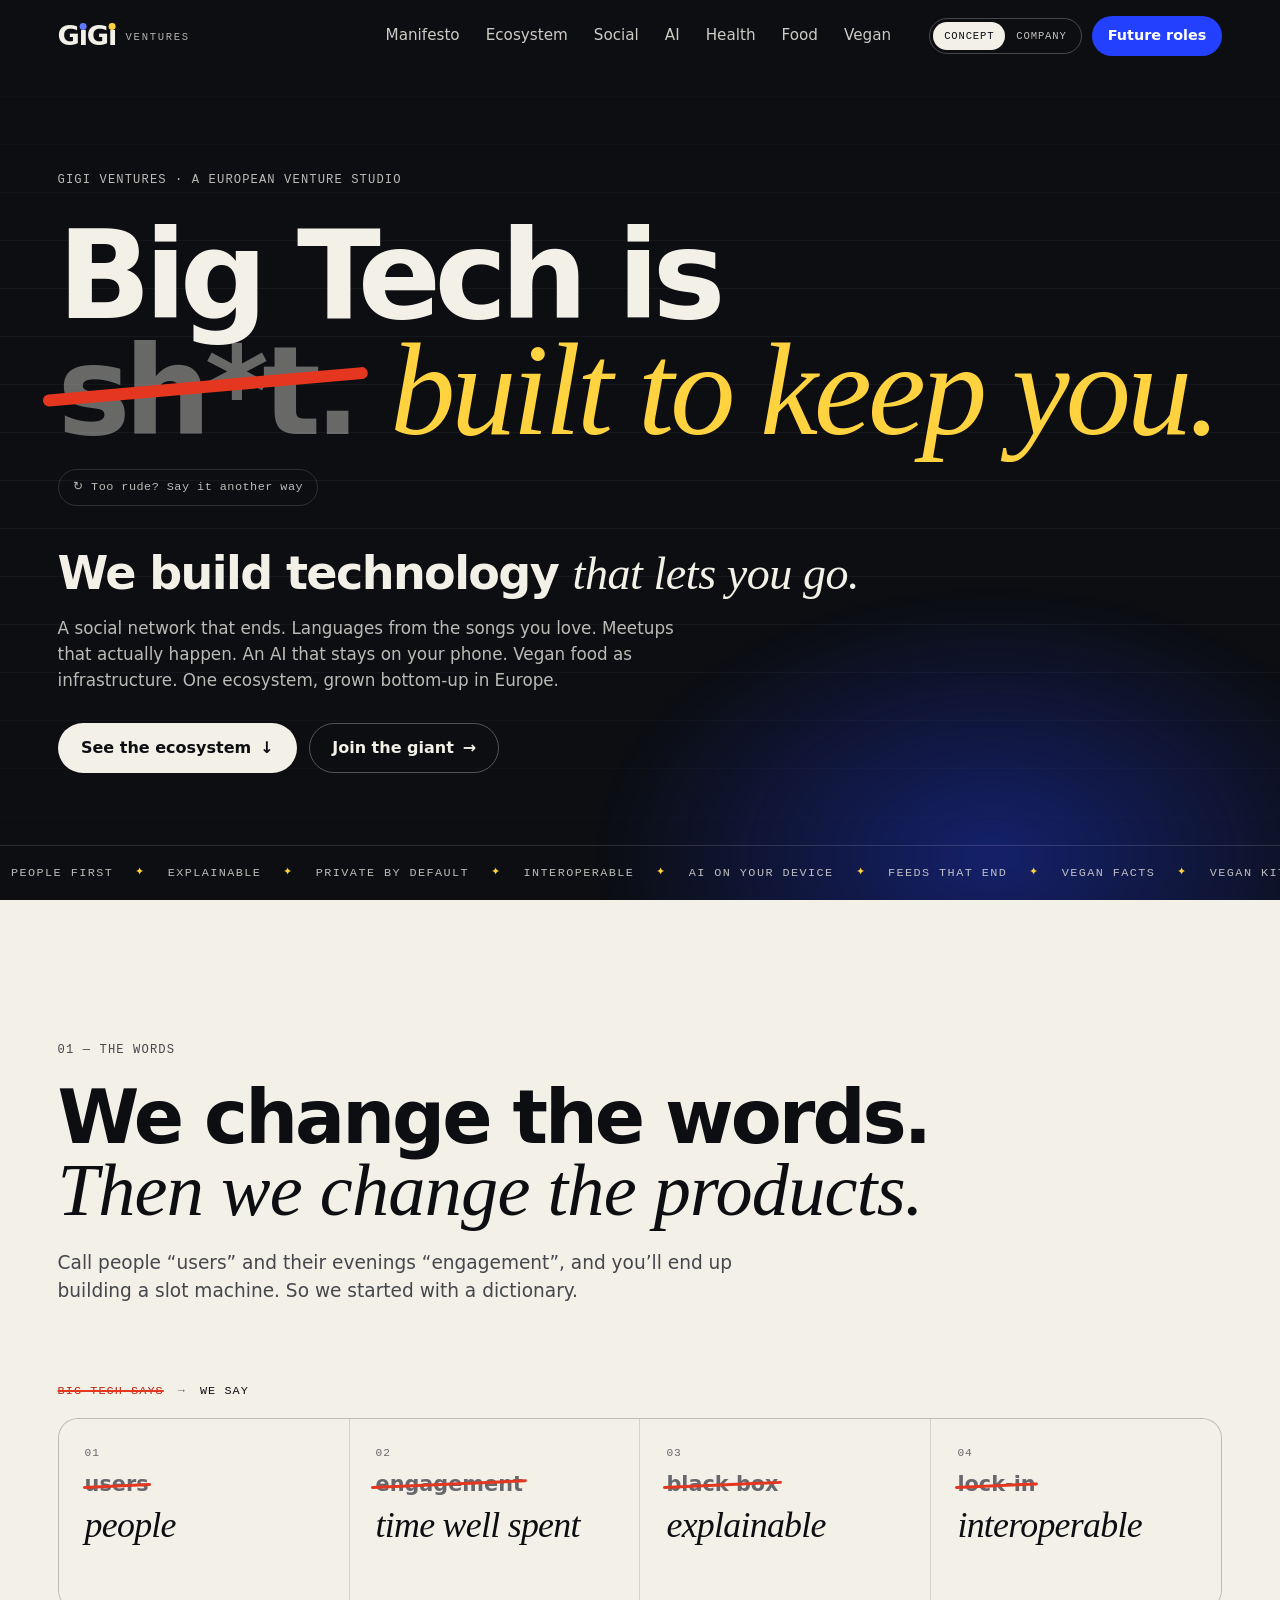
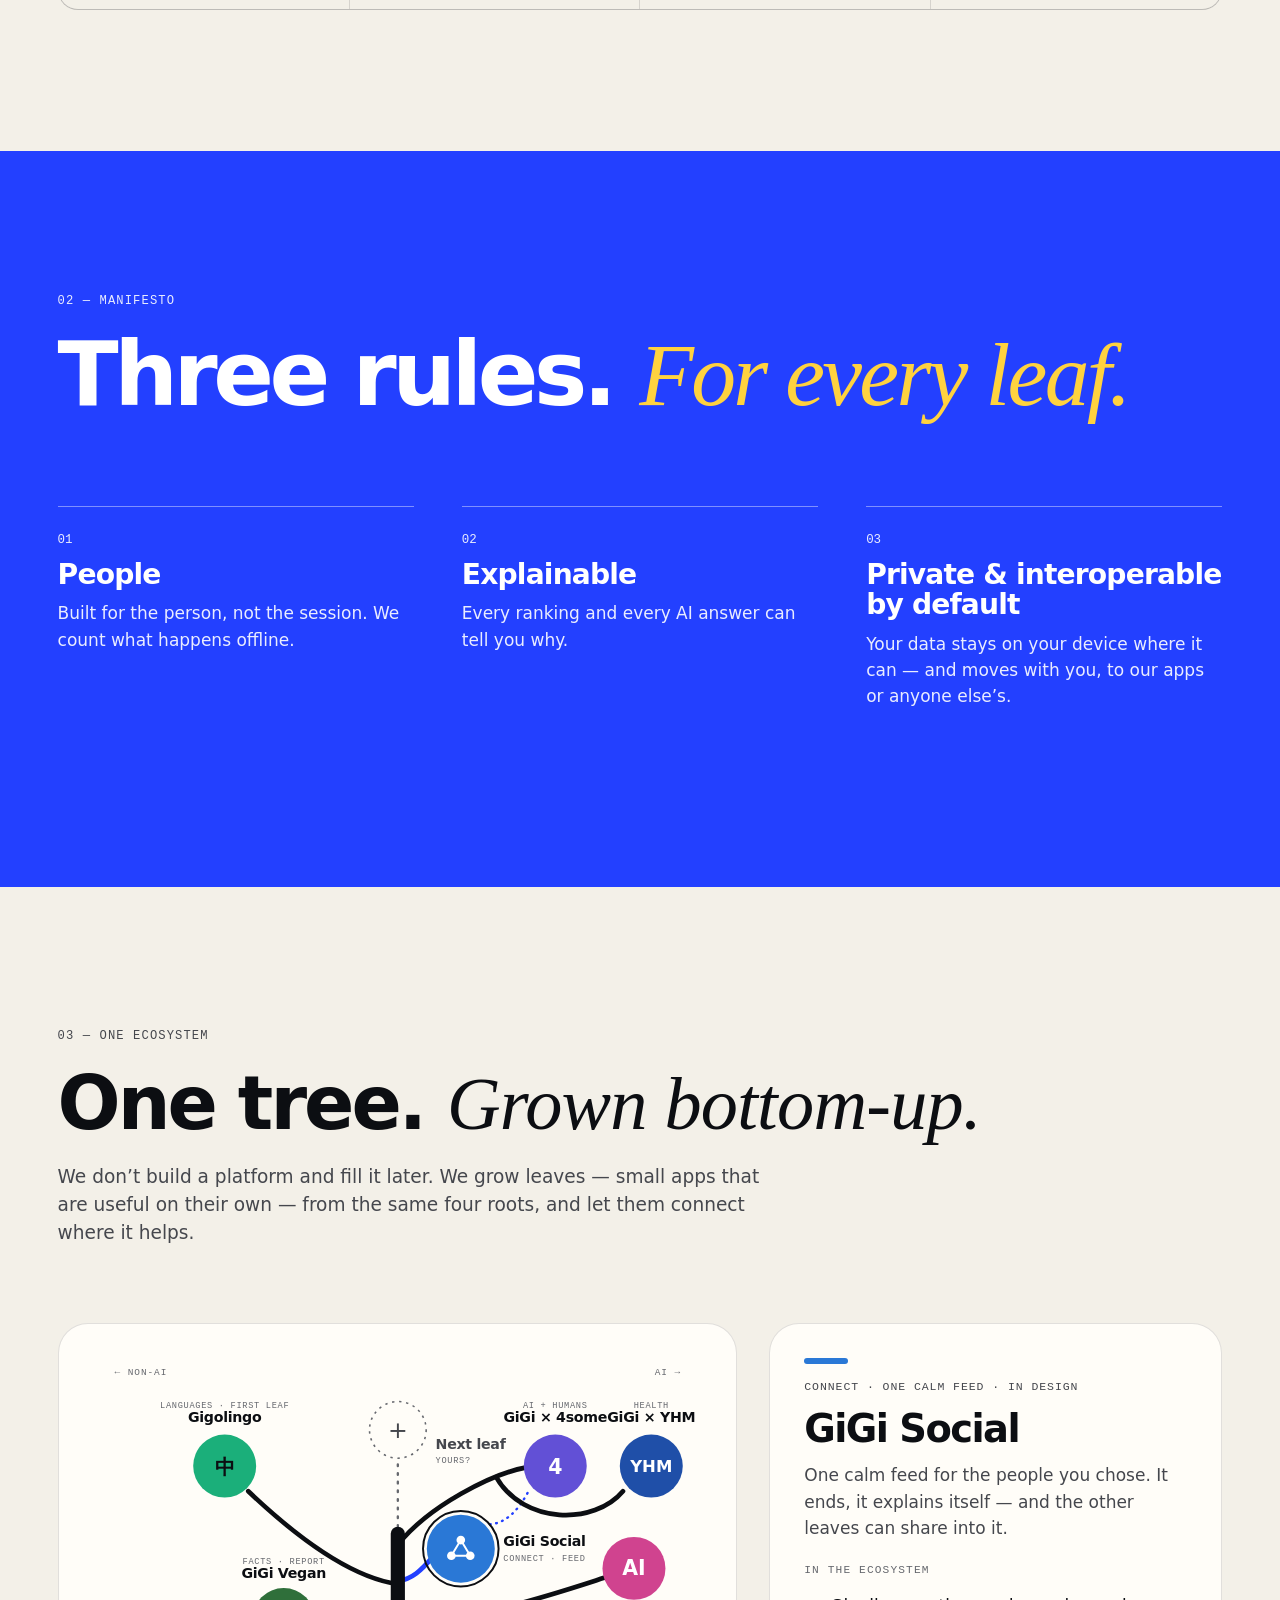
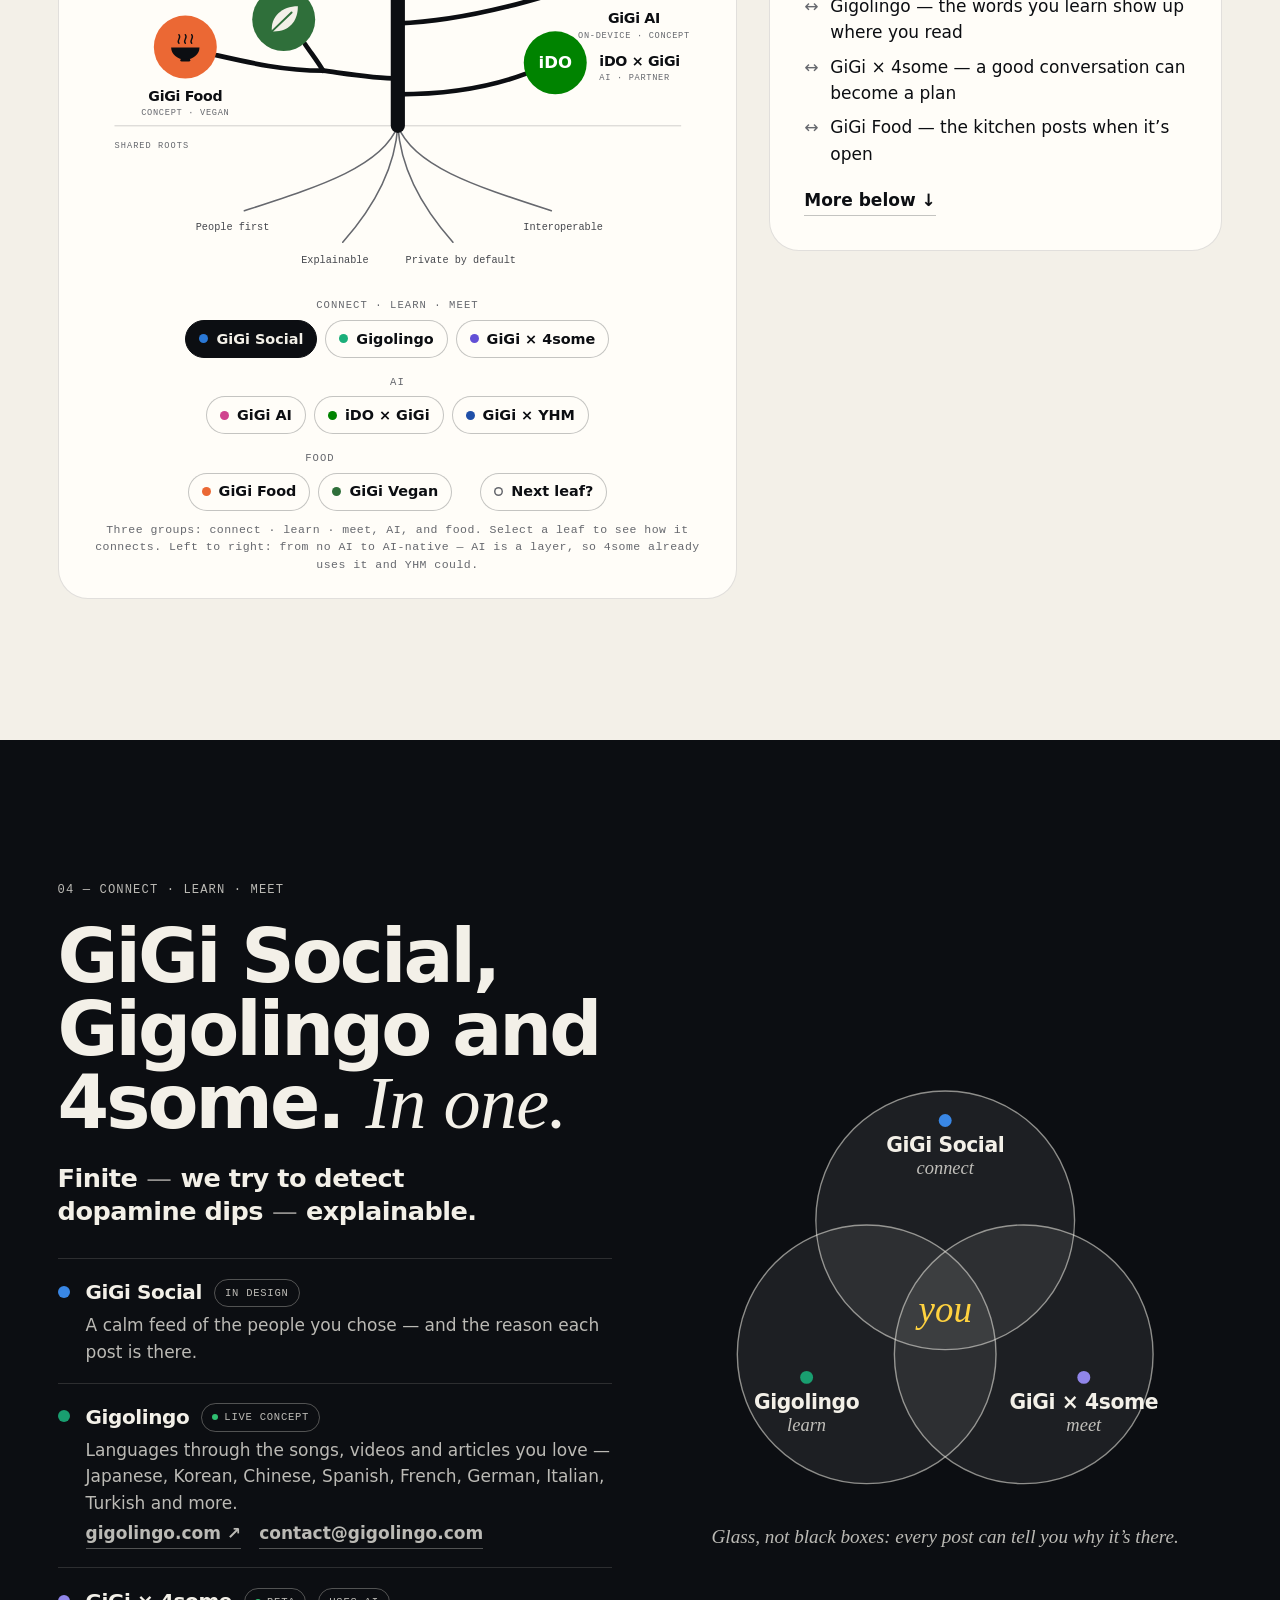
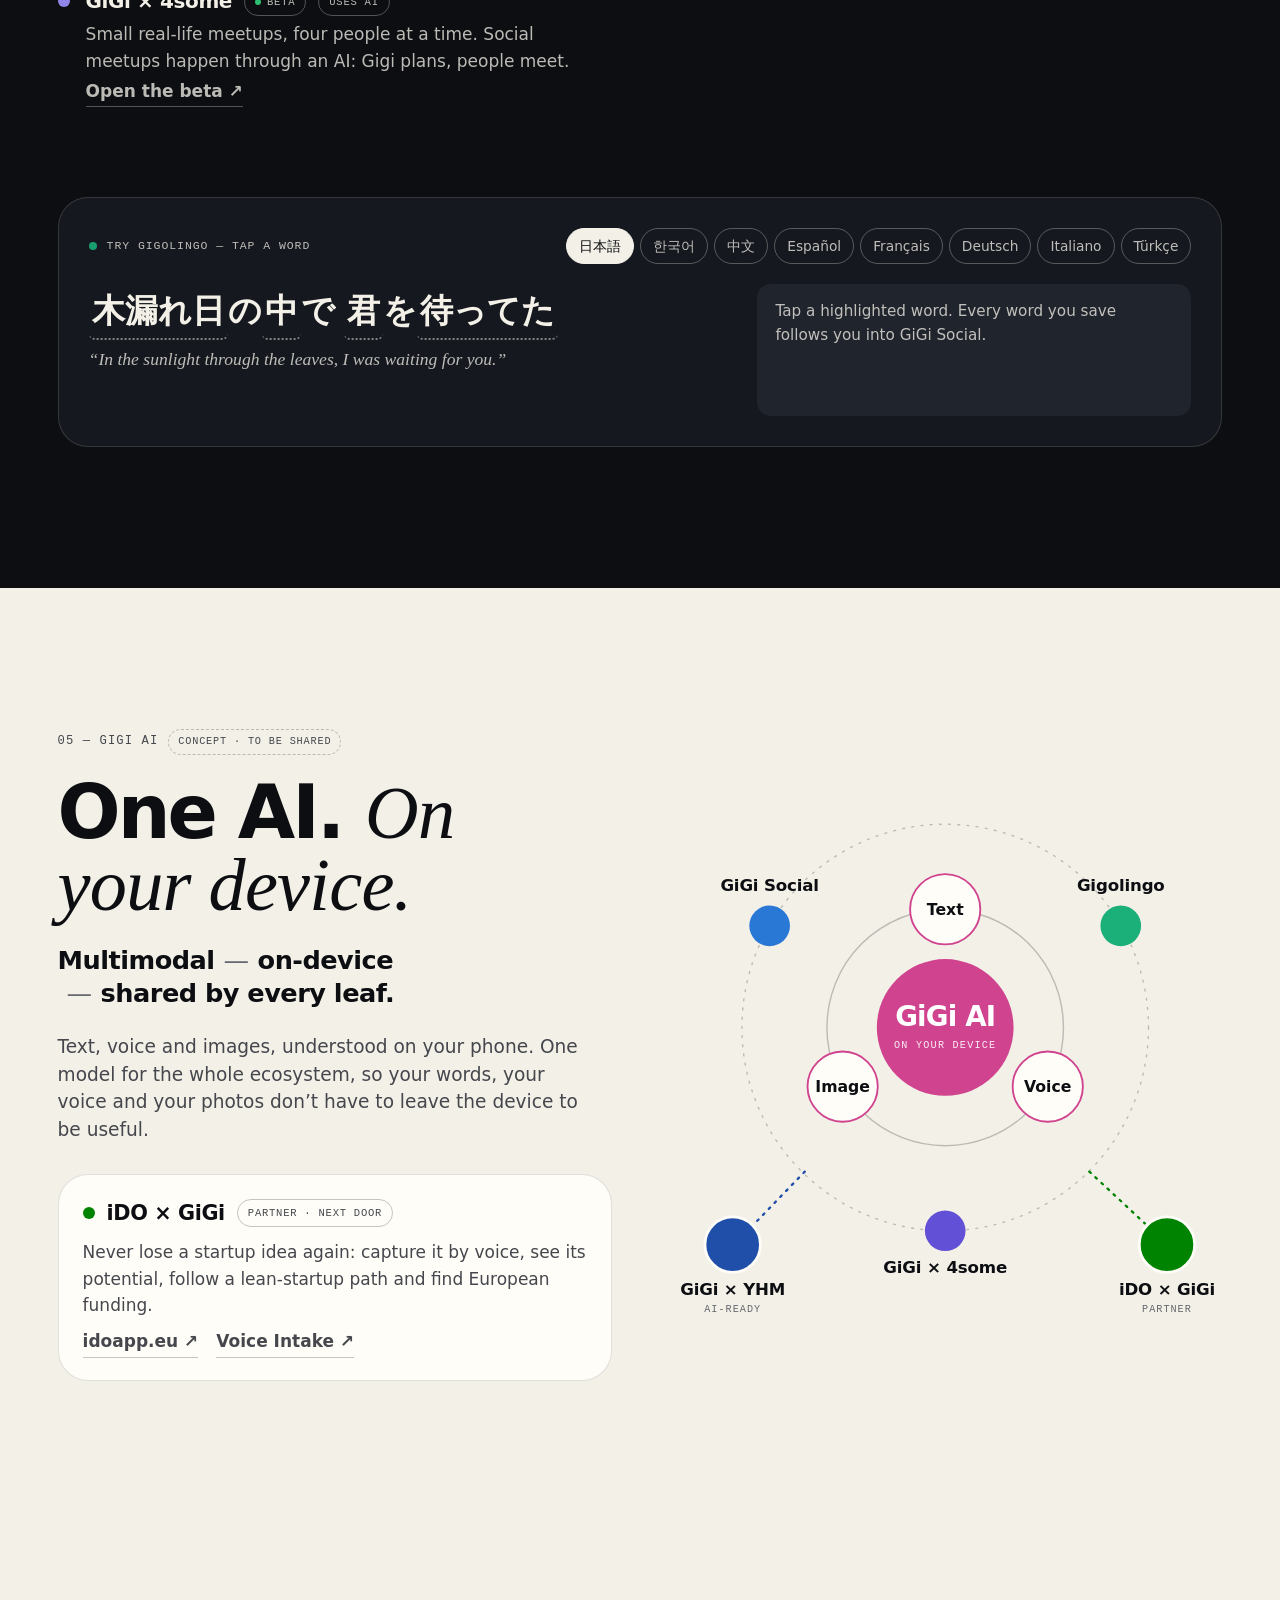
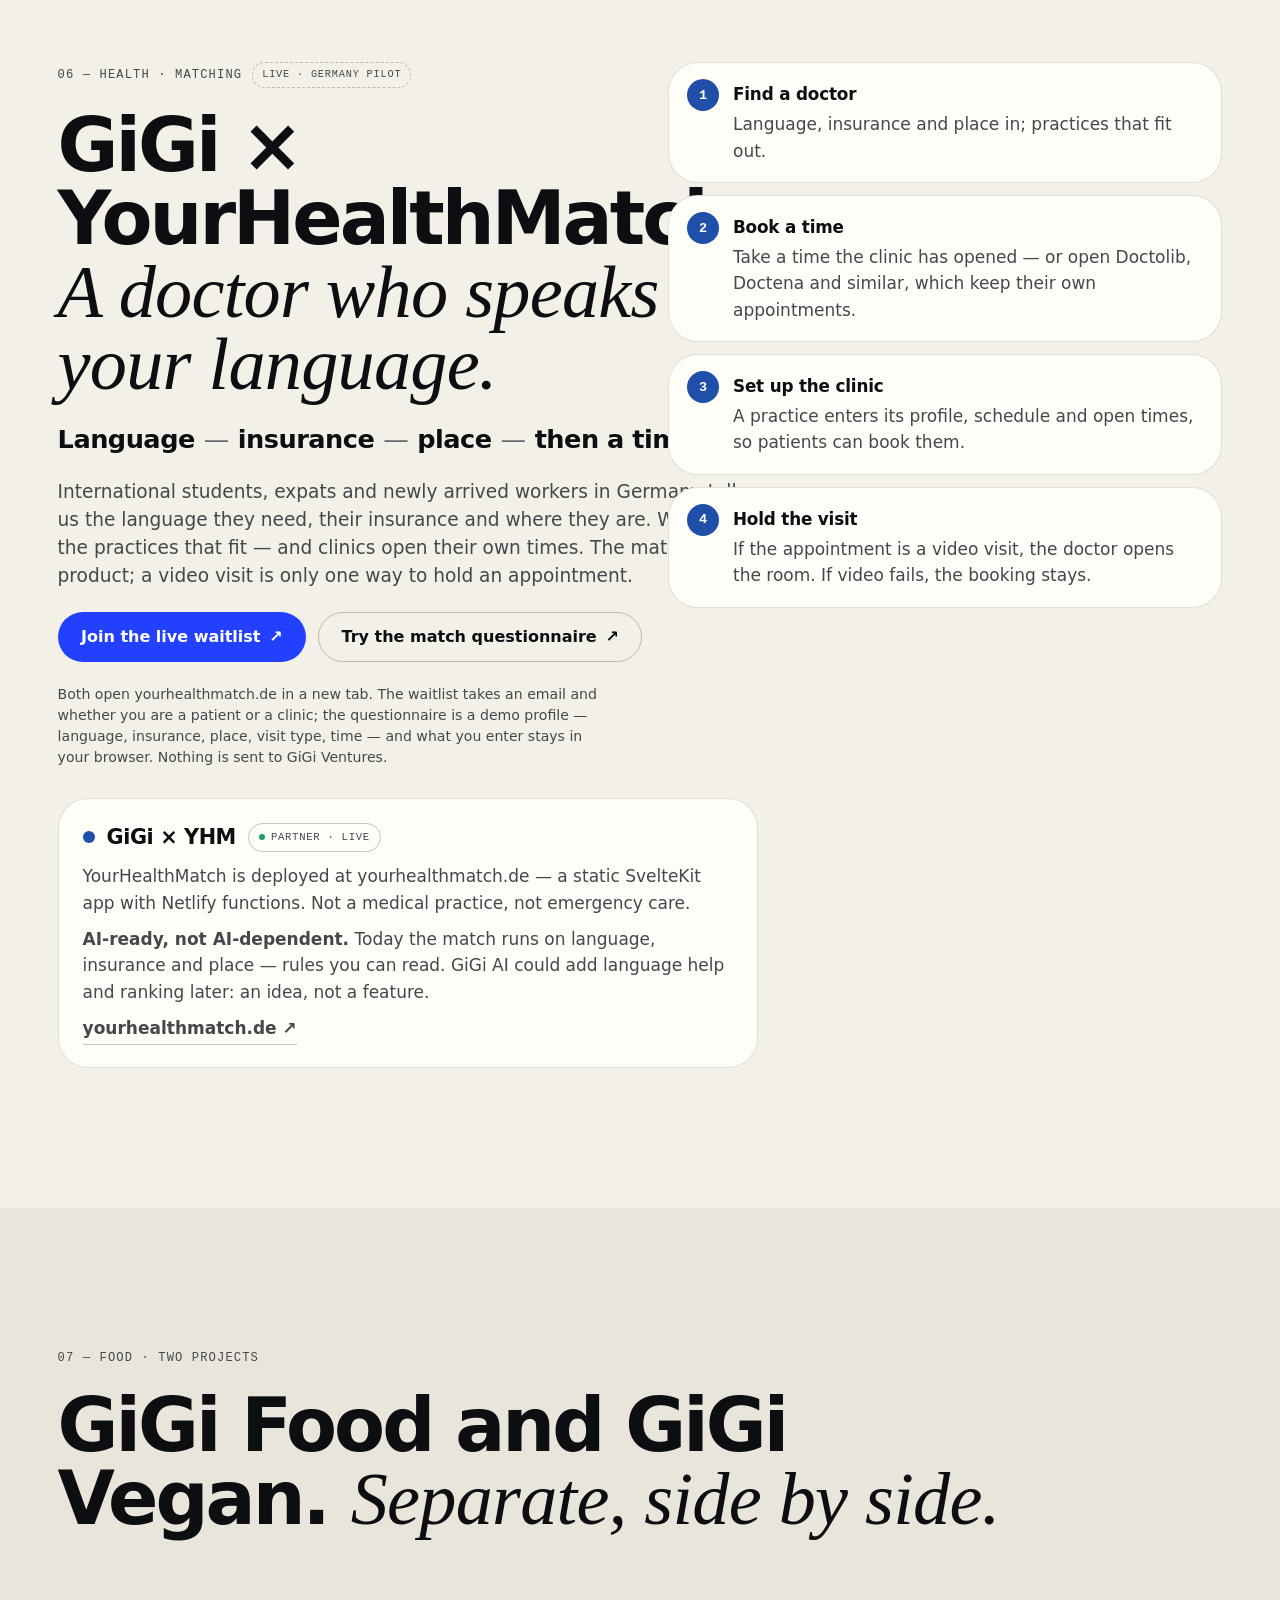
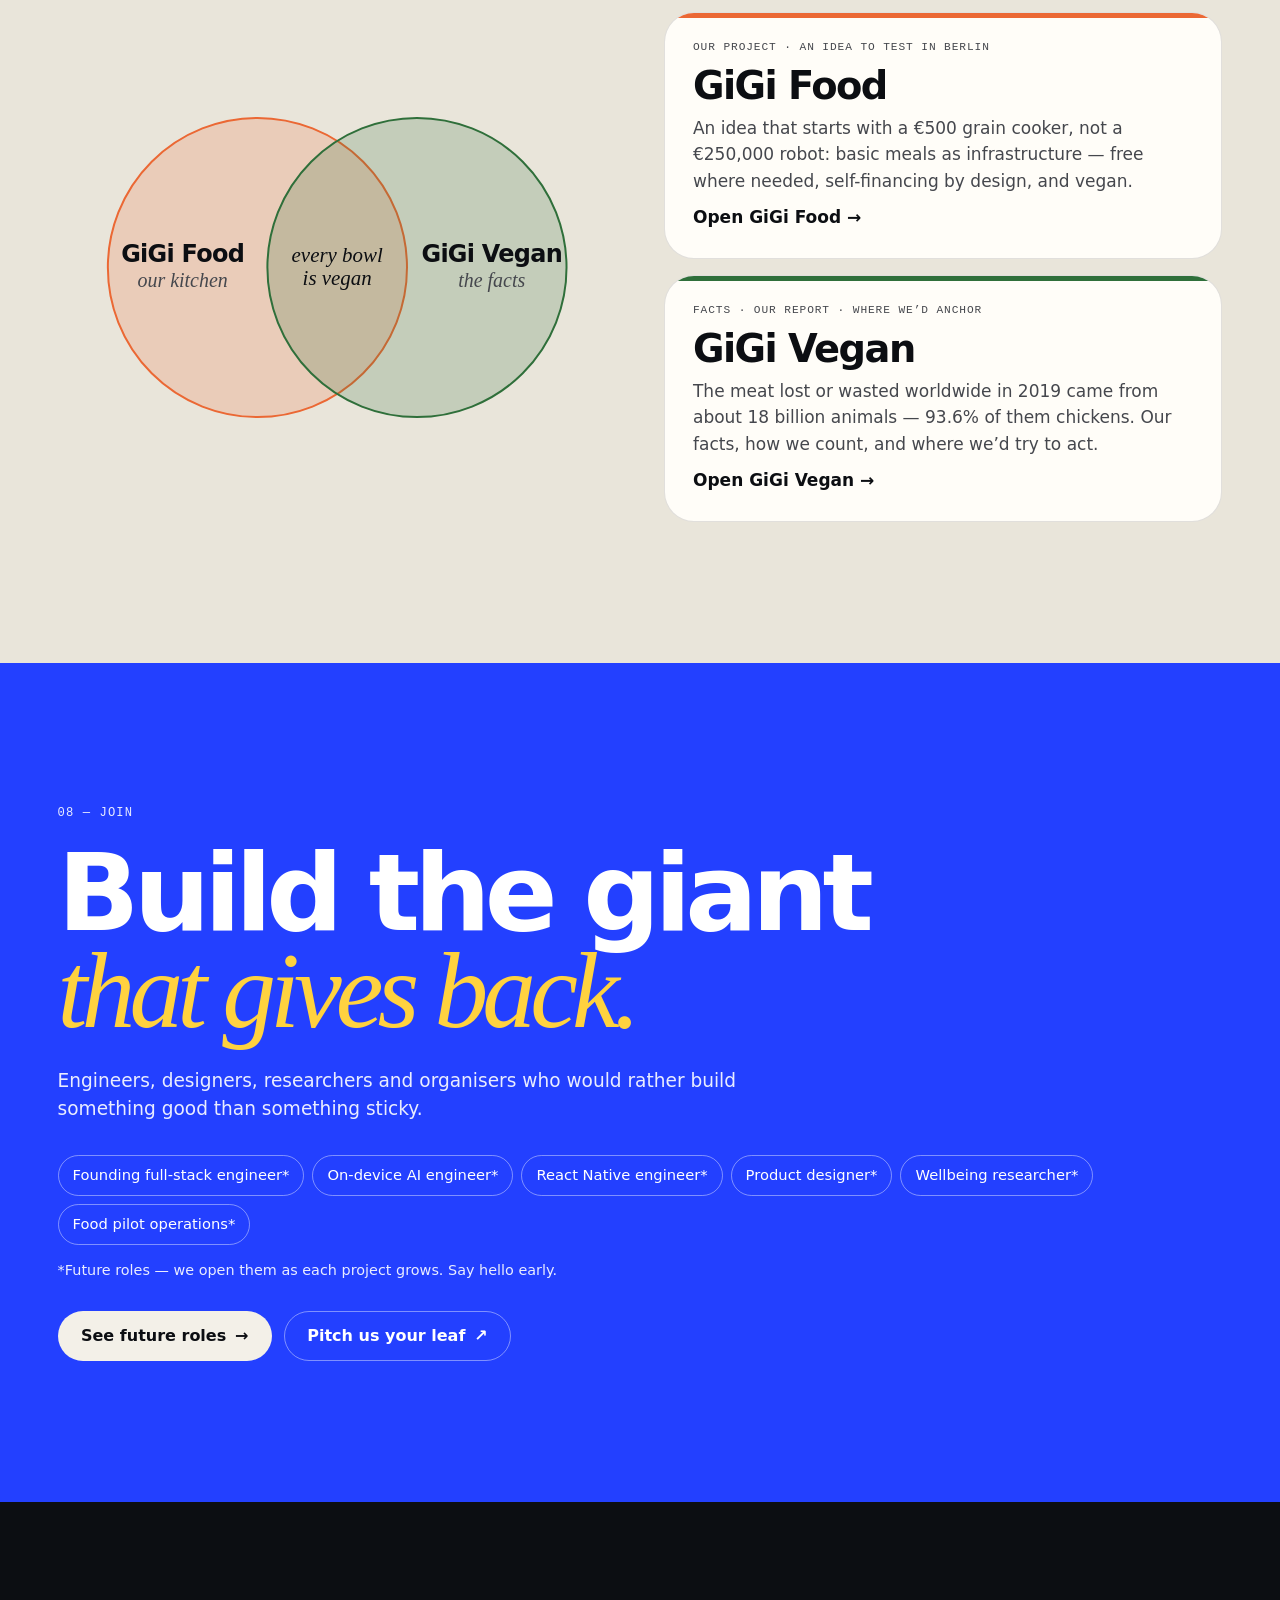
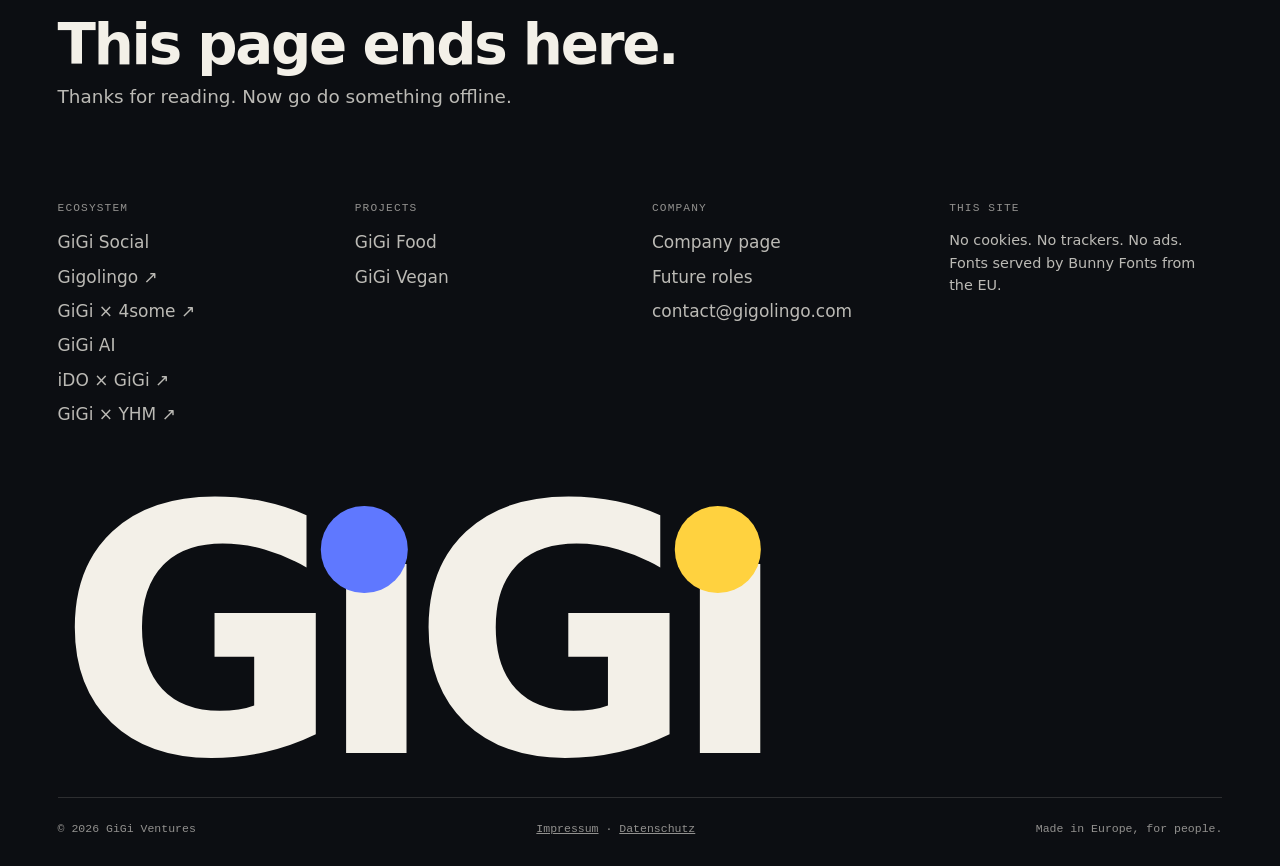
==== commit 83ea4e29: "2411" ====
--- a/index.html
+++ b/index.html
@@ -34,6 +34,7 @@
         <a href="#ecosystem">Ecosystem</a>
         <a href="#social">Social</a>
         <a href="#ai">AI</a>
+        <a href="#health">Health</a>
         <a href="food.html">Food</a>
         <a href="vegan.html">Vegan</a>
       </nav>
@@ -57,6 +58,7 @@
       <a href="#ecosystem">Ecosystem</a>
       <a href="#social">Social</a>
       <a href="#ai">AI</a>
+      <a href="#health">Health</a>
       <a href="food.html">GiGi Food</a>
       <a href="vegan.html">GiGi Vegan</a>
     </nav>
@@ -161,7 +163,7 @@
           <figure class="eco__figure">
             <svg class="tree" data-tree viewBox="0 0 800 680" role="group" aria-labelledby="tree-title tree-desc">
               <title id="tree-title">The GiGi ecosystem as a tree</title>
-              <desc id="tree-desc">Shared roots: people first, explainable, private by default, interoperable. Non-AI side: Gigolingo, GiGi Food and GiGi Vegan. Near the top, side by side: GiGi Social and GiGi × 4some. AI side: GiGi AI on your device, and the partner iDO × GiGi. On top, an empty leaf for the next project.</desc>
+              <desc id="tree-desc">Shared roots: people first, explainable, private by default, interoperable. Non-AI side: Gigolingo, GiGi Food and GiGi Vegan. Near the top, side by side: GiGi Social and GiGi × 4some, which uses AI to plan meetups. AI side: GiGi AI on your device, and the partners iDO × GiGi and GiGi × YHM, which could use it. The leaves fall into three groups: connect · learn · meet, AI, and food. On top, an empty leaf for the next project.</desc>
 
               <g class="tree__axis" aria-hidden="true">
                 <text x="40" y="34">← NON-AI</text>
@@ -196,6 +198,7 @@
                 <path class="branch" data-branch="lingo" data-grow style="--d: 1s" pathLength="1" d="M400 300 C 330 290, 250 220, 210 182"/>
                 <path class="branch" data-branch="some" data-grow style="--d: 1.05s" pathLength="1" d="M400 250 C 440 200, 520 160, 562 152"/>
                 <path class="branch" data-branch="social" data-grow style="--d: .95s" pathLength="1" d="M400 296 C 418 294, 430 282, 444 266"/>
+                <path class="branch" data-branch="yhm" data-grow style="--d: 1.1s" pathLength="1" d="M525 164 C 560 225, 650 225, 686 182"/>
                 <path class="branch" data-branch="ai" data-grow style="--d: .95s" pathLength="1" d="M400 350 C 500 346, 600 312, 662 292"/>
                 <path class="branch" data-branch="ido" data-grow style="--d: .85s" pathLength="1" d="M400 440 C 470 440, 525 428, 562 414"/>
                 <path class="branch branch--next" d="M400 238 L 400 146"/>
@@ -215,7 +218,7 @@
               </g>
 
               <!-- non-AI side -->
-              <g class="leaf" data-leaf="lingo" tabindex="0" role="button" aria-label="Gigolingo, language learning, non-AI core. Show details." style="--c: var(--p-lingo); --d: 1.6s">
+              <g class="leaf" data-leaf="lingo" tabindex="0" role="button" aria-label="Gigolingo, language learning. Show details." style="--c: var(--p-lingo); --d: 1.6s">
                 <circle class="leaf__ring" cx="180" cy="150" r="48"/>
                 <circle class="leaf__disc" cx="180" cy="150" r="40"/>
                 <text class="leaf__glyph leaf__glyph--dark leaf__glyph--multi" x="180" y="160" text-anchor="middle" data-glyph-cycle>あ</text>
@@ -255,6 +258,15 @@
                 <text class="leaf__name" x="600" y="94" text-anchor="middle">GiGi × 4some</text>
               </g>
 
+              <!-- GiGi × YourHealthMatch: a partner that could use GiGi AI, so it sits on the AI side -->
+              <g class="leaf" data-leaf="yhm" tabindex="0" role="button" aria-label="GiGi × YHM, YourHealthMatch, health matching, partner, could use GiGi AI. Show details." style="--c: var(--p-yhm); --d: 1.8s">
+                <circle class="leaf__ring" cx="722" cy="150" r="48"/>
+                <circle class="leaf__disc" cx="722" cy="150" r="40"/>
+                <text class="leaf__glyph leaf__glyph--light leaf__glyph--small" x="722" y="157" text-anchor="middle">YHM</text>
+                <text class="leaf__cat" x="722" y="76" text-anchor="middle">HEALTH</text>
+                <text class="leaf__name" x="722" y="94" text-anchor="middle">GiGi × YHM</text>
+              </g>
+
               <g class="leaf" data-leaf="ai" tabindex="0" role="button" aria-label="GiGi AI, on-device multimodal AI, concept. Show details." style="--c: var(--p-ai); --d: 1.75s">
                 <circle class="leaf__ring" cx="700" cy="280" r="48"/>
                 <circle class="leaf__disc" cx="700" cy="280" r="40"/>
@@ -279,17 +291,35 @@
                 <text class="leaf__cat" x="448" y="146">YOURS?</text>
               </g>
             </svg>
-            <div class="eco__chips" role="group" aria-label="Choose a leaf">
-              <button type="button" class="eco-chip" data-leaf-chip="social" aria-pressed="true" style="--c: var(--p-social)">GiGi Social</button>
-              <button type="button" class="eco-chip" data-leaf-chip="lingo" aria-pressed="false" style="--c: var(--p-lingo)">Gigolingo</button>
-              <button type="button" class="eco-chip" data-leaf-chip="some" aria-pressed="false" style="--c: var(--p-some)">GiGi × 4some</button>
-              <button type="button" class="eco-chip" data-leaf-chip="ai" aria-pressed="false" style="--c: var(--p-ai)">GiGi AI</button>
-              <button type="button" class="eco-chip" data-leaf-chip="ido" aria-pressed="false" style="--c: var(--p-ido)">iDO × GiGi</button>
-              <button type="button" class="eco-chip" data-leaf-chip="food" aria-pressed="false" style="--c: var(--p-food)">GiGi Food</button>
-              <button type="button" class="eco-chip" data-leaf-chip="vegan" aria-pressed="false" style="--c: var(--p-vegan)">GiGi Vegan</button>
-              <button type="button" class="eco-chip eco-chip--next" data-leaf-chip="next" aria-pressed="false">Next leaf?</button>
+            <div class="eco__chips" role="group" aria-label="Choose a leaf, in three groups">
+              <div class="eco-group" role="group" aria-labelledby="eg-meet">
+                <p class="eco-group__h" id="eg-meet">Connect · learn · meet</p>
+                <div class="eco-group__chips">
+                <button type="button" class="eco-chip" data-leaf-chip="social" aria-pressed="true" style="--c: var(--p-social)">GiGi Social</button>
+                <button type="button" class="eco-chip" data-leaf-chip="lingo" aria-pressed="false" style="--c: var(--p-lingo)">Gigolingo</button>
+                <button type="button" class="eco-chip" data-leaf-chip="some" aria-pressed="false" style="--c: var(--p-some)">GiGi × 4some</button>
+                </div>
+              </div>
+              <div class="eco-group" role="group" aria-labelledby="eg-ai">
+                <p class="eco-group__h" id="eg-ai">AI</p>
+                <div class="eco-group__chips">
+                <button type="button" class="eco-chip" data-leaf-chip="ai" aria-pressed="false" style="--c: var(--p-ai)">GiGi AI</button>
+                <button type="button" class="eco-chip" data-leaf-chip="ido" aria-pressed="false" style="--c: var(--p-ido)">iDO × GiGi</button>
+                <button type="button" class="eco-chip" data-leaf-chip="yhm" aria-pressed="false" style="--c: var(--p-yhm)">GiGi × YHM</button>
+                </div>
+              </div>
+              <div class="eco-group" role="group" aria-labelledby="eg-food">
+                <p class="eco-group__h" id="eg-food">Food</p>
+                <div class="eco-group__chips">
+                <button type="button" class="eco-chip" data-leaf-chip="food" aria-pressed="false" style="--c: var(--p-food)">GiGi Food</button>
+                <button type="button" class="eco-chip" data-leaf-chip="vegan" aria-pressed="false" style="--c: var(--p-vegan)">GiGi Vegan</button>
+                </div>
+              </div>
+              <div class="eco-group eco-group--next">
+                <button type="button" class="eco-chip eco-chip--next" data-leaf-chip="next" aria-pressed="false">Next leaf?</button>
+              </div>
             </div>
-            <figcaption class="eco__caption">Select a leaf to see how it connects. Left to right: from no AI to AI-native.</figcaption>
+            <figcaption class="eco__caption">Three groups: connect · learn · meet, AI, and food. Select a leaf to see how it connects. Left to right: from no AI to AI-native — AI is a layer, so 4some already uses it and YHM could.</figcaption>
           </figure>
 
           <aside class="eco-panel" data-eco-panel aria-live="polite" style="--c: var(--p-social)">
@@ -335,8 +365,8 @@
               <li style="--c: var(--p-some)" data-reveal>
                 <span class="trio__dot" aria-hidden="true"></span>
                 <div>
-                  <h3>GiGi × 4some <span class="status status--live">Beta</span></h3>
-                  <p>Small real-life meetups, four people at a time. Gigi plans, people meet.</p>
+                  <h3>GiGi × 4some <span class="status status--live">Beta</span> <span class="status">Uses AI</span></h3>
+                  <p>Small real-life meetups, four people at a time. Social meetups happen through an AI: Gigi plans, people meet.</p>
                   <p class="trio__links"><a class="link" href="https://0some.netlify.app" target="_blank" rel="noopener">Open the beta <span aria-hidden="true">↗</span></a></p>
                 </div>
               </li>
@@ -421,10 +451,11 @@
         <figure class="orbit" data-reveal>
           <svg viewBox="0 0 600 600" role="img" aria-labelledby="orbit-title orbit-desc">
             <title id="orbit-title">GiGi AI on your device</title>
-            <desc id="orbit-desc">At the centre, GiGi AI running on your device. Around it, three modalities: text, voice and image. On the outer orbit, the apps that share it: GiGi Social, Gigolingo and GiGi × 4some. Just outside the orbit, the partner iDO × GiGi.</desc>
+            <desc id="orbit-desc">At the centre, GiGi AI running on your device. Around it, three modalities: text, voice and image. On the outer orbit, the apps that share it: GiGi Social, Gigolingo and GiGi × 4some, which plans its meetups with it. Just outside the orbit, the partners iDO × GiGi and, ready to use it, GiGi × YHM.</desc>
             <circle class="orbit__ring orbit__ring--outer" cx="300" cy="270" r="220"/>
             <circle class="orbit__ring" cx="300" cy="270" r="128"/>
             <path class="orbit__bridge" d="M456 426 L 516 482"/>
+            <path class="orbit__bridge" style="stroke: var(--p-yhm)" d="M148 426 L 92 484"/>
 
             <circle class="orbit__core" cx="300" cy="270" r="74"/>
             <text class="orbit__core-name" x="300" y="268" text-anchor="middle">GiGi AI</text>
@@ -447,16 +478,58 @@
             <circle class="orbit__app orbit__app--partner" cx="540" cy="505" r="30" style="--c: var(--p-ido)"/>
             <text class="orbit__app-label" x="540" y="560" text-anchor="middle">iDO × GiGi</text>
             <text class="orbit__app-sub" x="540" y="578" text-anchor="middle">PARTNER</text>
+
+            <circle class="orbit__app orbit__app--partner" cx="70" cy="505" r="30" style="--c: var(--p-yhm)"/>
+            <text class="orbit__app-label" x="70" y="560" text-anchor="middle">GiGi × YHM</text>
+            <text class="orbit__app-sub" x="70" y="578" text-anchor="middle">AI-READY</text>
           </svg>
         </figure>
       </div>
     </section>
 
-    <!-- ===================== 06 Food & Vegan ===================== -->
+    <!-- ===================== 06 Health: GiGi × YHM ===================== -->
+    <section id="health" class="section health" data-surface="light" aria-labelledby="health-title">
+      <div class="wrap health__grid">
+        <div class="health__copy">
+          <p class="eyebrow" data-reveal>06 — Health · matching <span class="tag">Live · Germany pilot</span></p>
+          <h2 class="h2" id="health-title" data-reveal>GiGi × YourHealthMatch. <span class="serif">A doctor who speaks your language.</span></h2>
+          <p class="points health__points" data-reveal>Language<span class="points__sep" aria-hidden="true">—</span>insurance<span class="points__sep" aria-hidden="true">—</span>place<span class="points__sep" aria-hidden="true">—</span>then a time.</p>
+          <p class="lead" data-reveal>International students, expats and newly arrived workers in Germany tell us the language they need, their insurance and where they are. We show the practices that fit — and clinics open their own times. The match is the product; a video visit is only one way to hold an appointment.</p>
+
+          <div class="health__actions" data-reveal>
+            <a class="btn btn--blue" href="https://yourhealthmatch.de/#join" target="_blank" rel="noopener">Join the live waitlist <span class="btn__arrow" aria-hidden="true">↗</span></a>
+            <a class="btn btn--ghost" href="https://yourhealthmatch.de/patient/requirements" target="_blank" rel="noopener">Try the match questionnaire <span class="btn__arrow" aria-hidden="true">↗</span></a>
+          </div>
+          <p class="health__note" data-reveal>Both open yourhealthmatch.de in a new tab. The waitlist takes an email and whether you are a patient or a clinic; the questionnaire is a demo profile — language, insurance, place, visit type, time — and what you enter stays in your browser. Nothing is sent to GiGi Ventures.</p>
+
+          <article class="partner" style="--c: var(--p-yhm)" data-reveal>
+            <div class="partner__top">
+              <span class="partner__dot" aria-hidden="true"></span>
+              <h3>GiGi × YHM</h3>
+              <span class="status status--live">Partner · live</span>
+            </div>
+            <p>YourHealthMatch is deployed at yourhealthmatch.de — a static SvelteKit app with Netlify functions. Not a medical practice, not emergency care.</p>
+            <p><strong>AI-ready, not AI-dependent.</strong> Today the match runs on language, insurance and place — rules you can read. GiGi AI could add language help and ranking later: an idea, not a feature.</p>
+            <p class="partner__links">
+              <a class="link" href="https://yourhealthmatch.de" target="_blank" rel="noopener">yourhealthmatch.de <span aria-hidden="true">↗</span></a>
+            </p>
+          </article>
+        </div>
+
+        <ol class="steps" aria-label="How a match works" data-reveal>
+          <li class="steps__item"><strong>Find a doctor</strong><span>Language, insurance and place in; practices that fit out.</span></li>
+          <li class="steps__item"><strong>Book a time</strong><span>Take a time the clinic has opened — or open Doctolib, Doctena and similar, which keep their own appointments.</span></li>
+          <li class="steps__item"><strong>Set up the clinic</strong><span>A practice enters its profile, schedule and open times, so patients can book them.</span></li>
+          <li class="steps__item"><strong>Hold the visit</strong><span>If the appointment is a video visit, the doctor opens the room. If video fails, the booking stays.</span></li>
+        </ol>
+      </div>
+    </section>
+
+    <!-- ===================== 07 Food & Vegan ===================== -->
     <section id="food" class="section foodveg" data-surface="light" aria-labelledby="foodveg-title">
       <div class="wrap">
         <header class="section-head" data-reveal>
-          <p class="eyebrow">06 — Food · two concepts</p>
+          <p class="eyebrow">07 — Food · two projects</p>
           <h2 class="h2" id="foodveg-title">GiGi Food and GiGi Vegan. <span class="serif">Separate, side by side.</span></h2>
         </header>
         <div class="foodveg__grid">
@@ -475,7 +548,7 @@
           </figure>
           <div class="foodveg__cards">
             <article class="concept-card" style="--c: var(--p-food)" data-reveal>
-              <p class="concept-card__kicker">Our concept · an idea to test in Berlin</p>
+              <p class="concept-card__kicker">Our project · an idea to test in Berlin</p>
               <h3 class="concept-card__name"><a href="food.html">GiGi Food</a></h3>
               <p class="concept-card__text">An idea that starts with a €500 grain cooker, not a €250,000 robot: basic meals as infrastructure — free where needed, self-financing by design, and vegan.</p>
               <span class="concept-card__cta" aria-hidden="true">Open GiGi Food →</span>
@@ -491,10 +564,10 @@
       </div>
     </section>
 
-    <!-- ===================== 07 Join ===================== -->
+    <!-- ===================== 08 Join ===================== -->
     <section id="join" class="section join on-blue" data-surface="blue" aria-labelledby="join-title">
       <div class="wrap">
-        <p class="eyebrow" data-reveal>07 — Join</p>
+        <p class="eyebrow" data-reveal>08 — Join</p>
         <h2 class="join__title" id="join-title" data-reveal>Build the giant <em>that gives back.</em></h2>
         <p class="lead join__lead" data-reveal>Engineers, designers, researchers and organisers who would rather build something good than something sticky.</p>
         <ul class="join__roles" role="list" data-reveal>
@@ -531,10 +604,11 @@
             <li><a href="https://0some.netlify.app" target="_blank" rel="noopener">GiGi × 4some <span aria-hidden="true">↗</span></a></li>
             <li><a href="#ai">GiGi AI</a></li>
             <li><a href="https://idoapp.eu" target="_blank" rel="noopener">iDO × GiGi <span aria-hidden="true">↗</span></a></li>
+            <li><a href="https://yourhealthmatch.de" target="_blank" rel="noopener">GiGi × YHM <span aria-hidden="true">↗</span></a></li>
           </ul>
         </div>
         <div>
-          <p class="footer__h">Concepts</p>
+          <p class="footer__h">Projects</p>
           <ul role="list">
             <li><a href="food.html">GiGi Food</a></li>
             <li><a href="vegan.html">GiGi Vegan</a></li>
--- a/assets/css/base.css
+++ b/assets/css/base.css
@@ -26,13 +26,14 @@
   --crit: #d63a2a;
 
   /* Project identity — CVD-validated as neighbours where they meet:
-     food · social · lingo · some · ido (spectrum), lingo · vegan · food (tree, left),
+     food · social · lingo · some · ido · yhm (spectrum), lingo · yhm · food · vegan (tree, left),
      some · ai · ido (tree, right). Every coloured mark also carries a text label. */
   --p-food: #eb6834;
   --p-social: #2a78d6;
   --p-lingo: #1baf7a;
   --p-some: #6250d6;
   --p-ido: #008300;
+  --p-yhm: #1f4fa8;
   --p-ai: #d0438f;
   --p-vegan: #2f6f3a;
 
@@ -83,6 +84,7 @@
   --p-lingo: #199e70;
   --p-some: #9085e9;
   --p-ido: #0ca30c;
+  --p-yhm: #5b84e0;
   --p-ai: #e0599f;
   --p-vegan: #4f9a5e;
   background: var(--ink);
@@ -117,6 +119,7 @@
   --p-lingo: #1baf7a;
   --p-some: #6250d6;
   --p-ido: #008300;
+  --p-yhm: #1f4fa8;
   --p-ai: #d0438f;
   --p-vegan: #2f6f3a;
   color: var(--text);
--- a/assets/css/concept.css
+++ b/assets/css/concept.css
@@ -378,9 +378,19 @@
   display: flex;
   flex-wrap: wrap;
   justify-content: center;
-  gap: 8px;
+  align-items: flex-end;
+  gap: 16px 28px;
   margin-top: 14px;
 }
+.eco-group { display: grid; gap: 6px; justify-items: center; }
+.eco-group__h {
+  font-family: var(--f-mono);
+  font-size: .66rem;
+  letter-spacing: .1em;
+  text-transform: uppercase;
+  color: var(--text-3);
+}
+.eco-group__chips { display: flex; flex-wrap: wrap; justify-content: center; gap: 8px; }
 .eco-chip {
   display: inline-flex;
   align-items: center;
@@ -697,7 +707,47 @@
   .ai__grid { grid-template-columns: minmax(0, 1fr) minmax(0, 1fr); gap: 56px; }
 }
 
-/* ---------- 06 Food & Vegan ---------- */
+/* ---------- 06 Health: GiGi × YHM ---------- */
+.health { background: var(--paper); }
+.health__grid { display: grid; grid-template-columns: 1fr; gap: 40px; align-items: start; }
+.health__copy { display: grid; gap: 22px; align-content: start; }
+.health__copy .eyebrow { display: flex; flex-wrap: wrap; align-items: center; gap: 10px; }
+.steps { display: grid; gap: 12px; margin: 0; padding: 0; list-style: none; counter-reset: step; }
+.steps__item {
+  position: relative;
+  display: grid;
+  gap: 4px;
+  padding: 18px 20px 18px 64px;
+  border: 1px solid var(--line);
+  border-radius: var(--r-l);
+  background: var(--card);
+  counter-increment: step;
+}
+.steps__item::before {
+  content: counter(step);
+  position: absolute;
+  top: 16px;
+  left: 18px;
+  display: grid;
+  place-items: center;
+  width: 32px;
+  height: 32px;
+  border-radius: 50%;
+  background: var(--p-yhm);
+  color: #ffffff;
+  font-family: var(--f-mono);
+  font-size: .85rem;
+  font-weight: 600;
+}
+.health__actions { display: flex; flex-wrap: wrap; gap: 12px; }
+.health__note { font-size: .88rem; line-height: 1.5; color: var(--text-2); max-width: 62ch; }
+.steps__item strong { font-size: 1.05rem; letter-spacing: -.01em; }
+.steps__item span { color: var(--text-2); }
+@media (min-width: 1000px) {
+  .health__grid { grid-template-columns: minmax(0, 1fr) minmax(0, 1fr); gap: 56px; }
+}
+
+/* ---------- 07 Food & Vegan ---------- */
 .foodveg { background: var(--paper-2); }
 .foodveg__grid {
   display: grid;
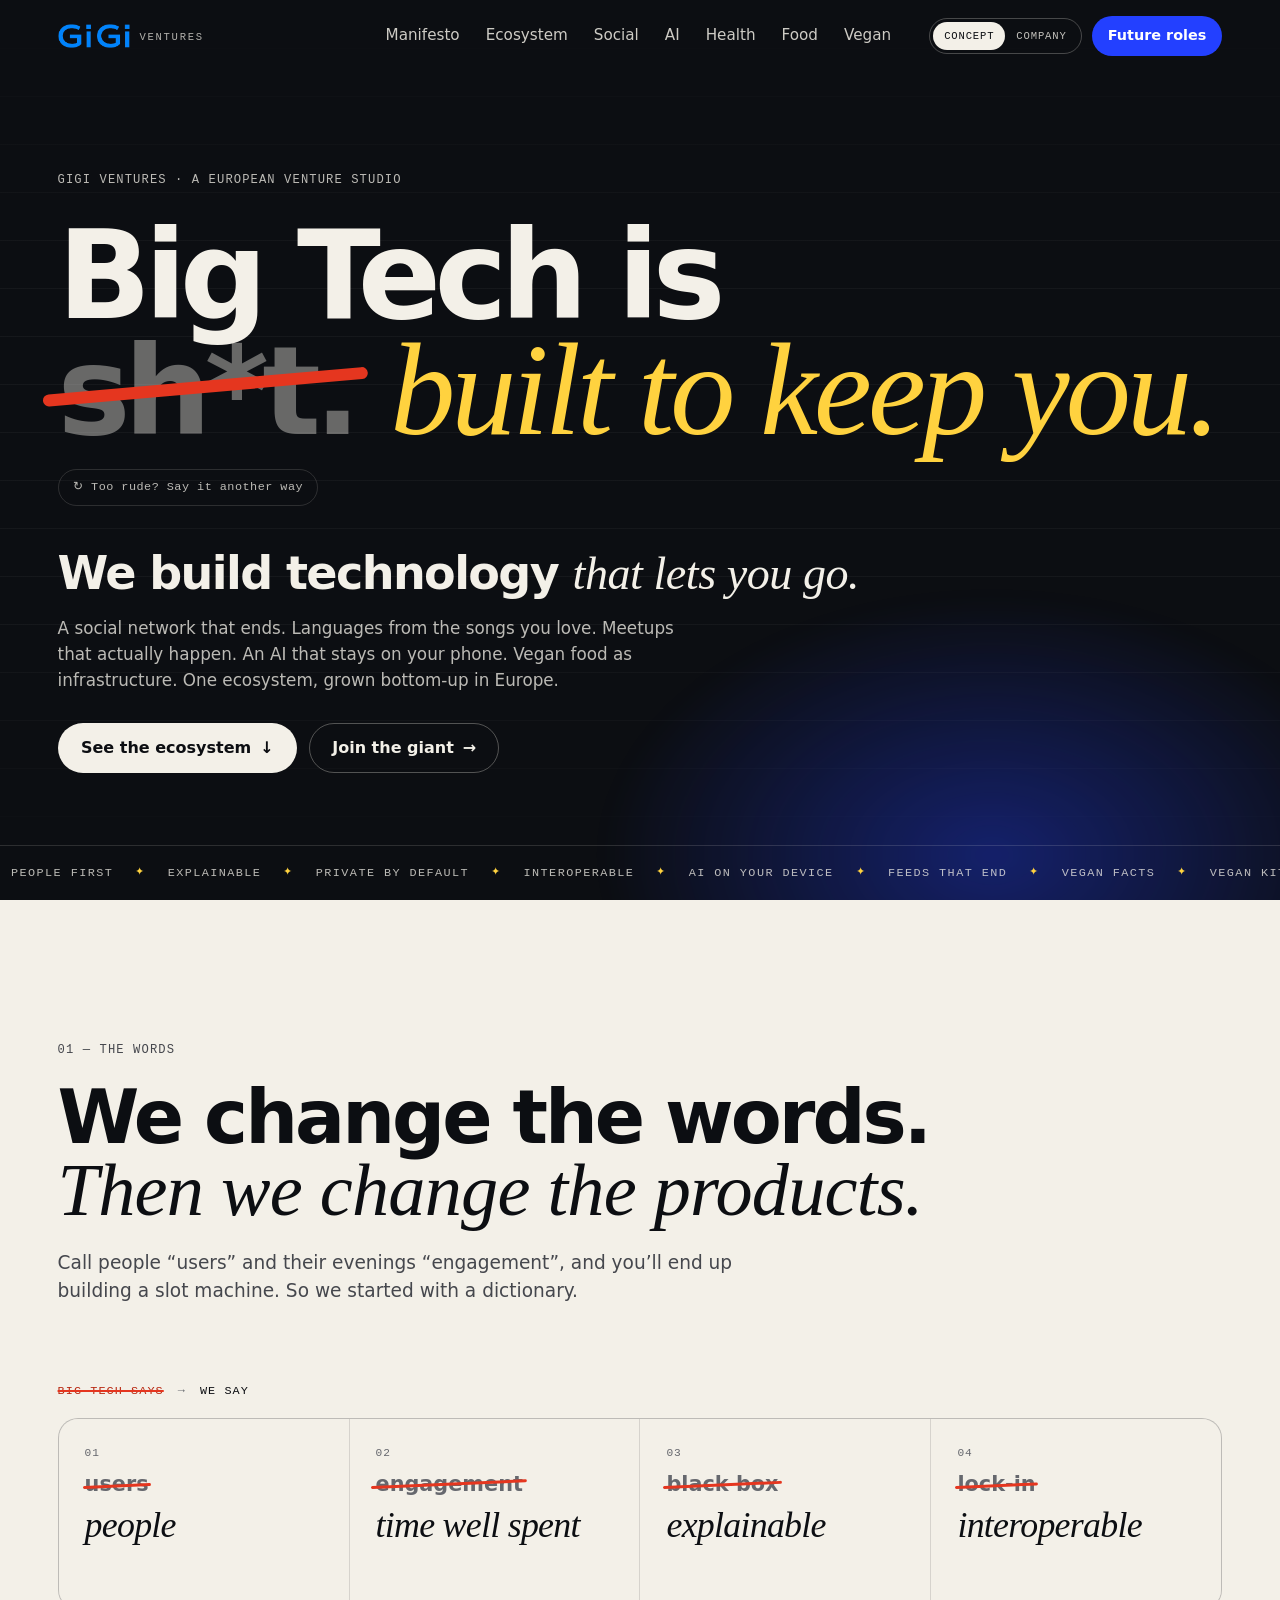
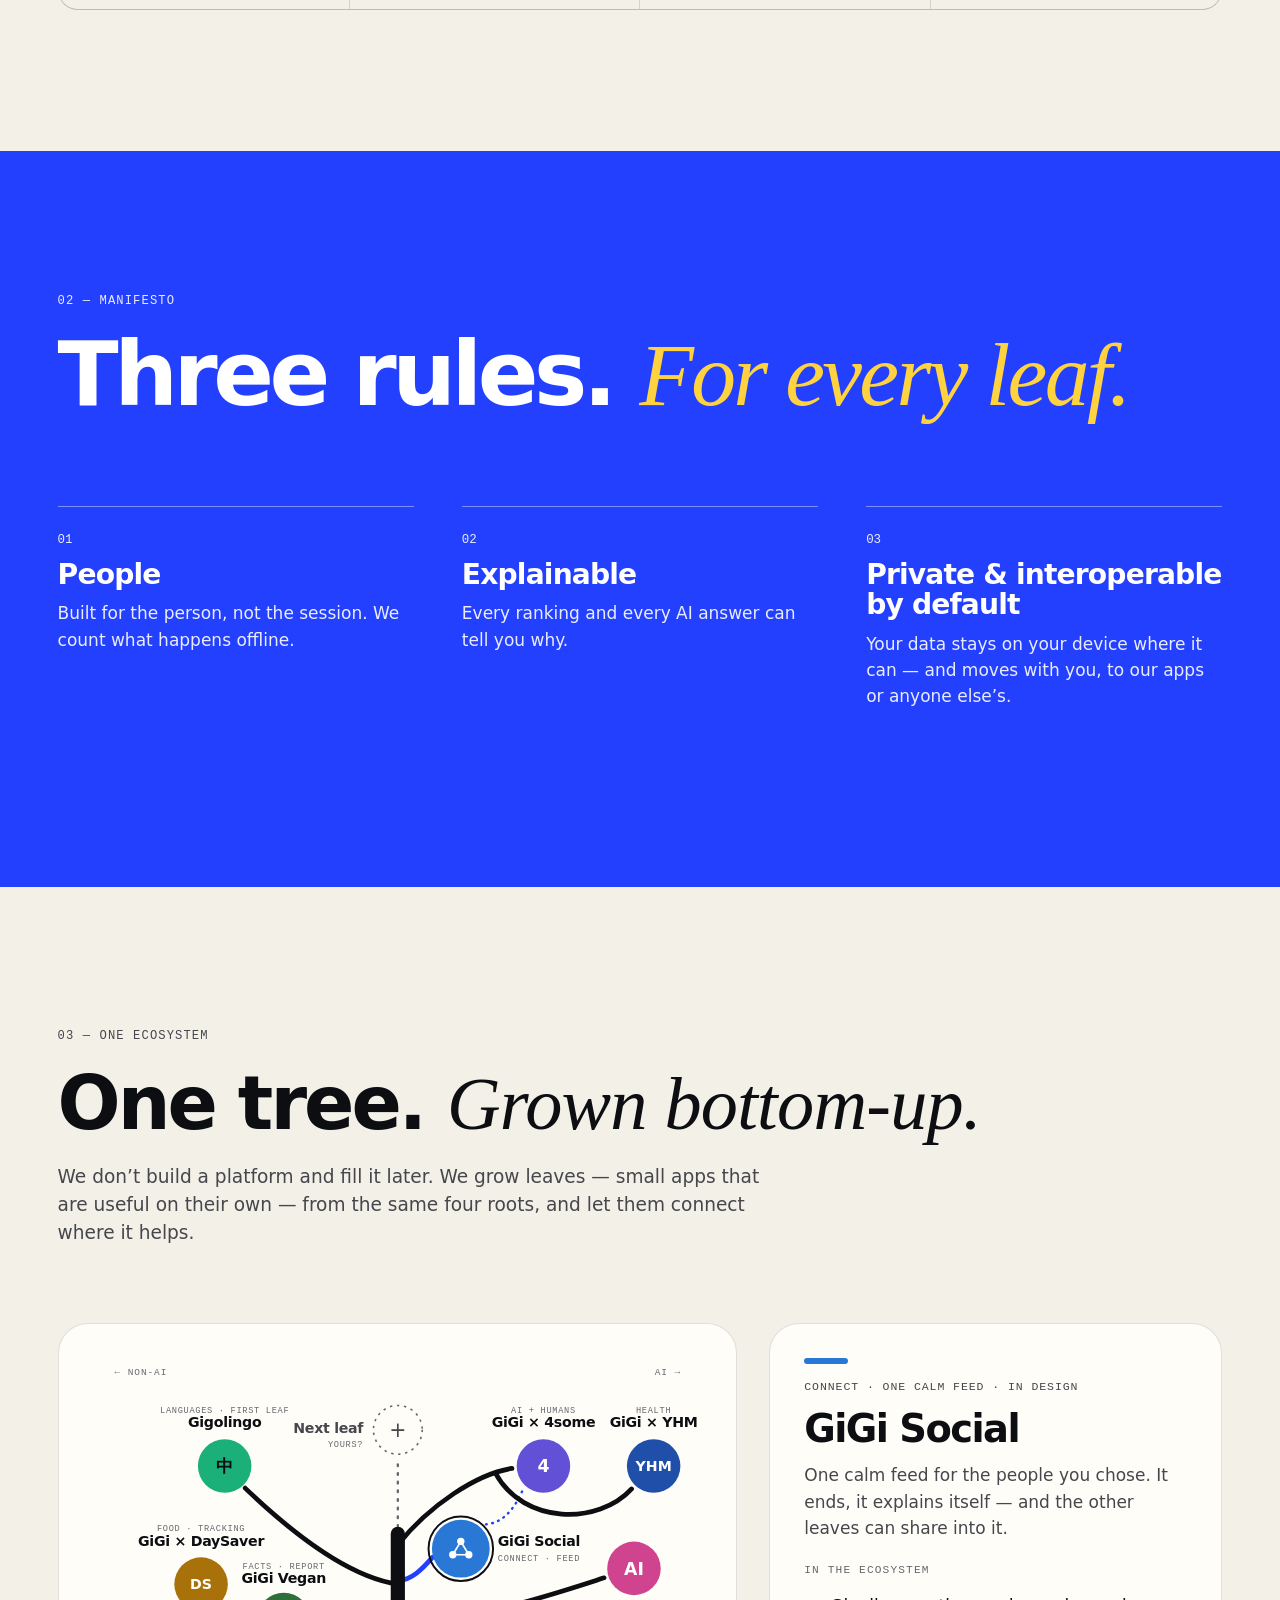
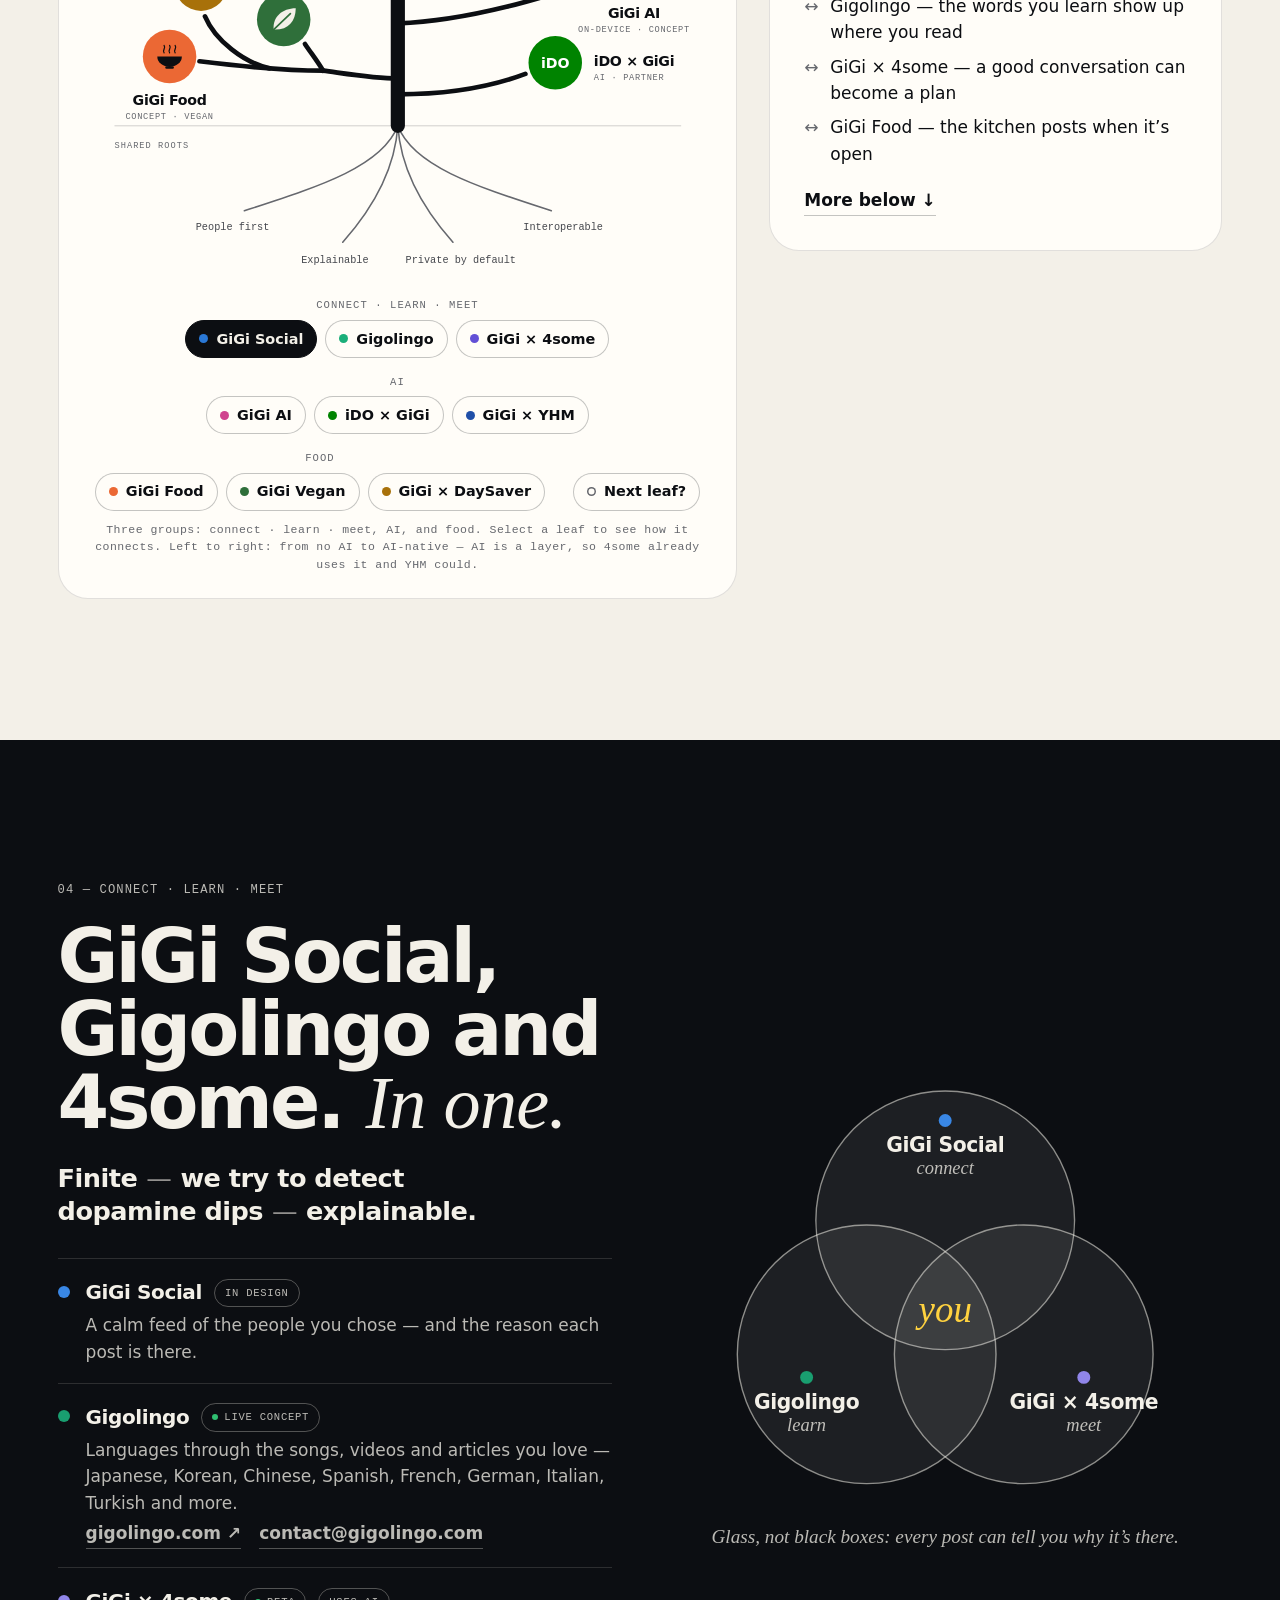
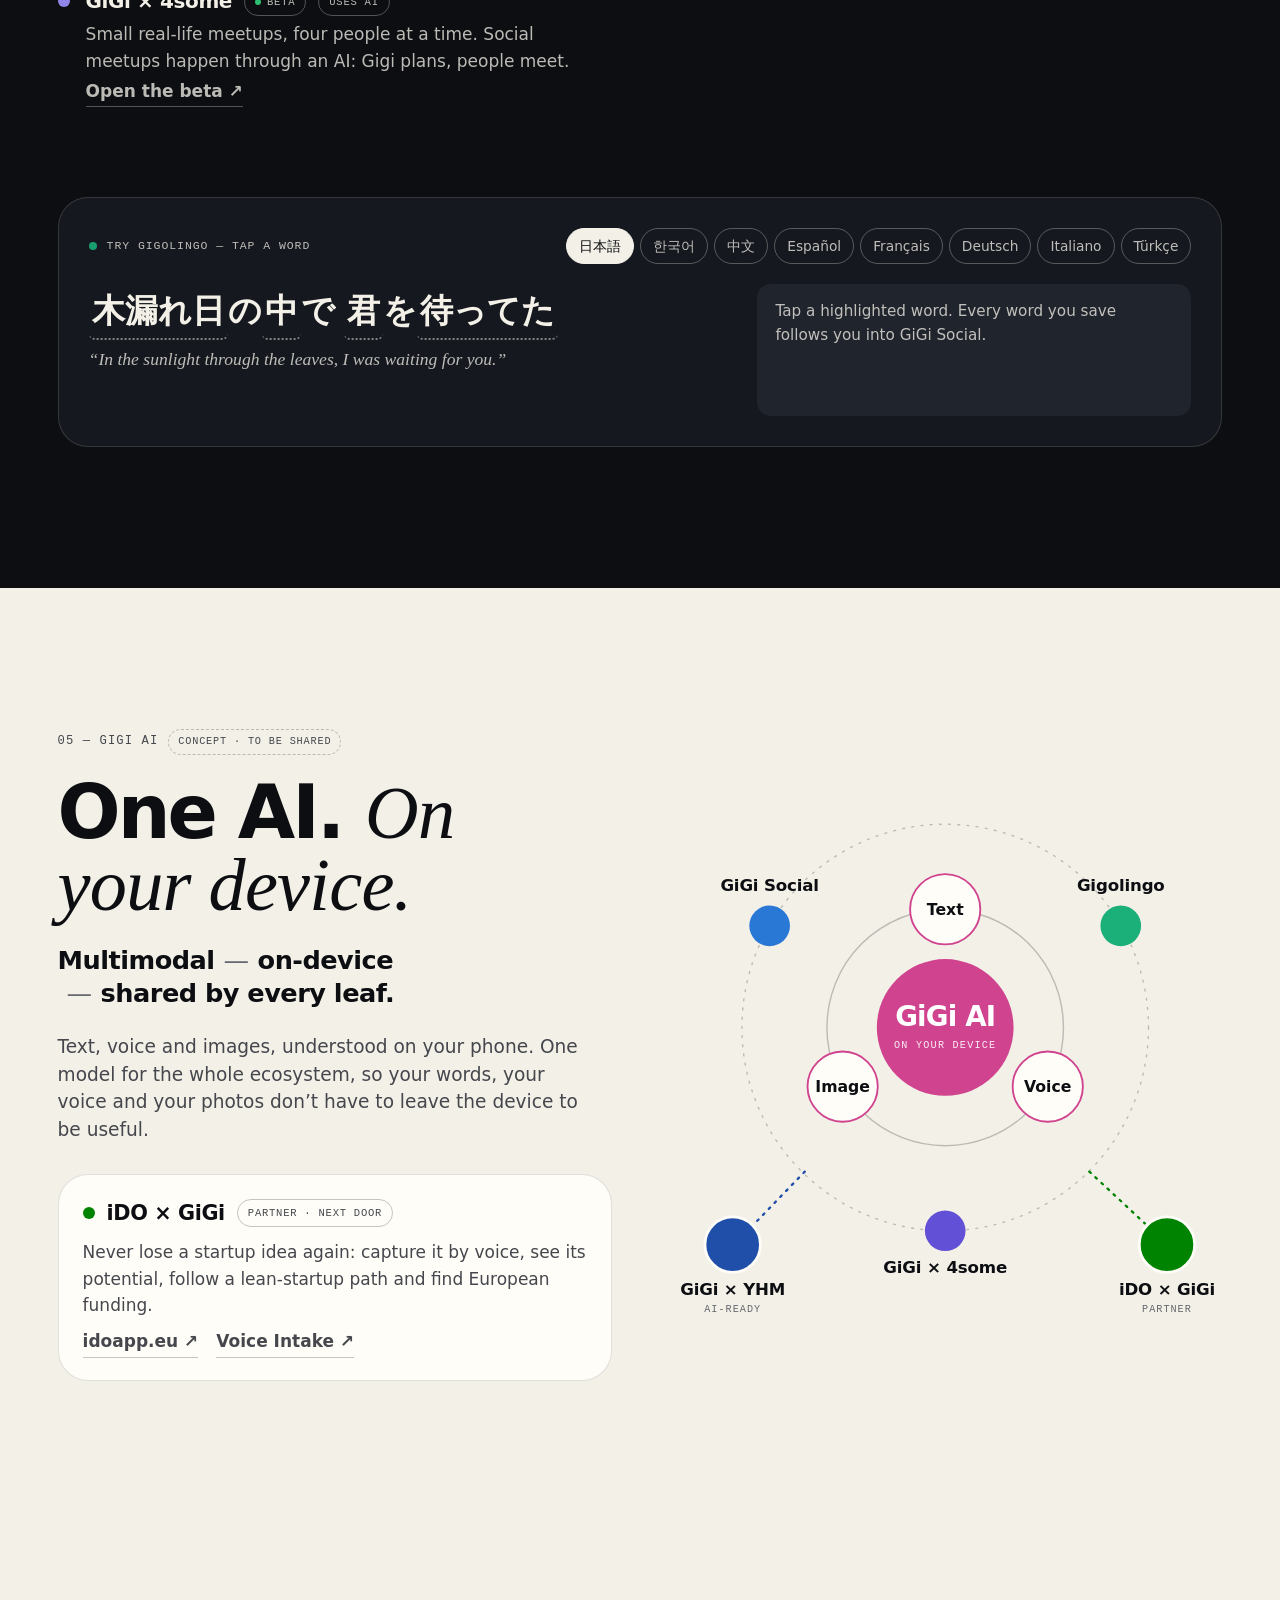
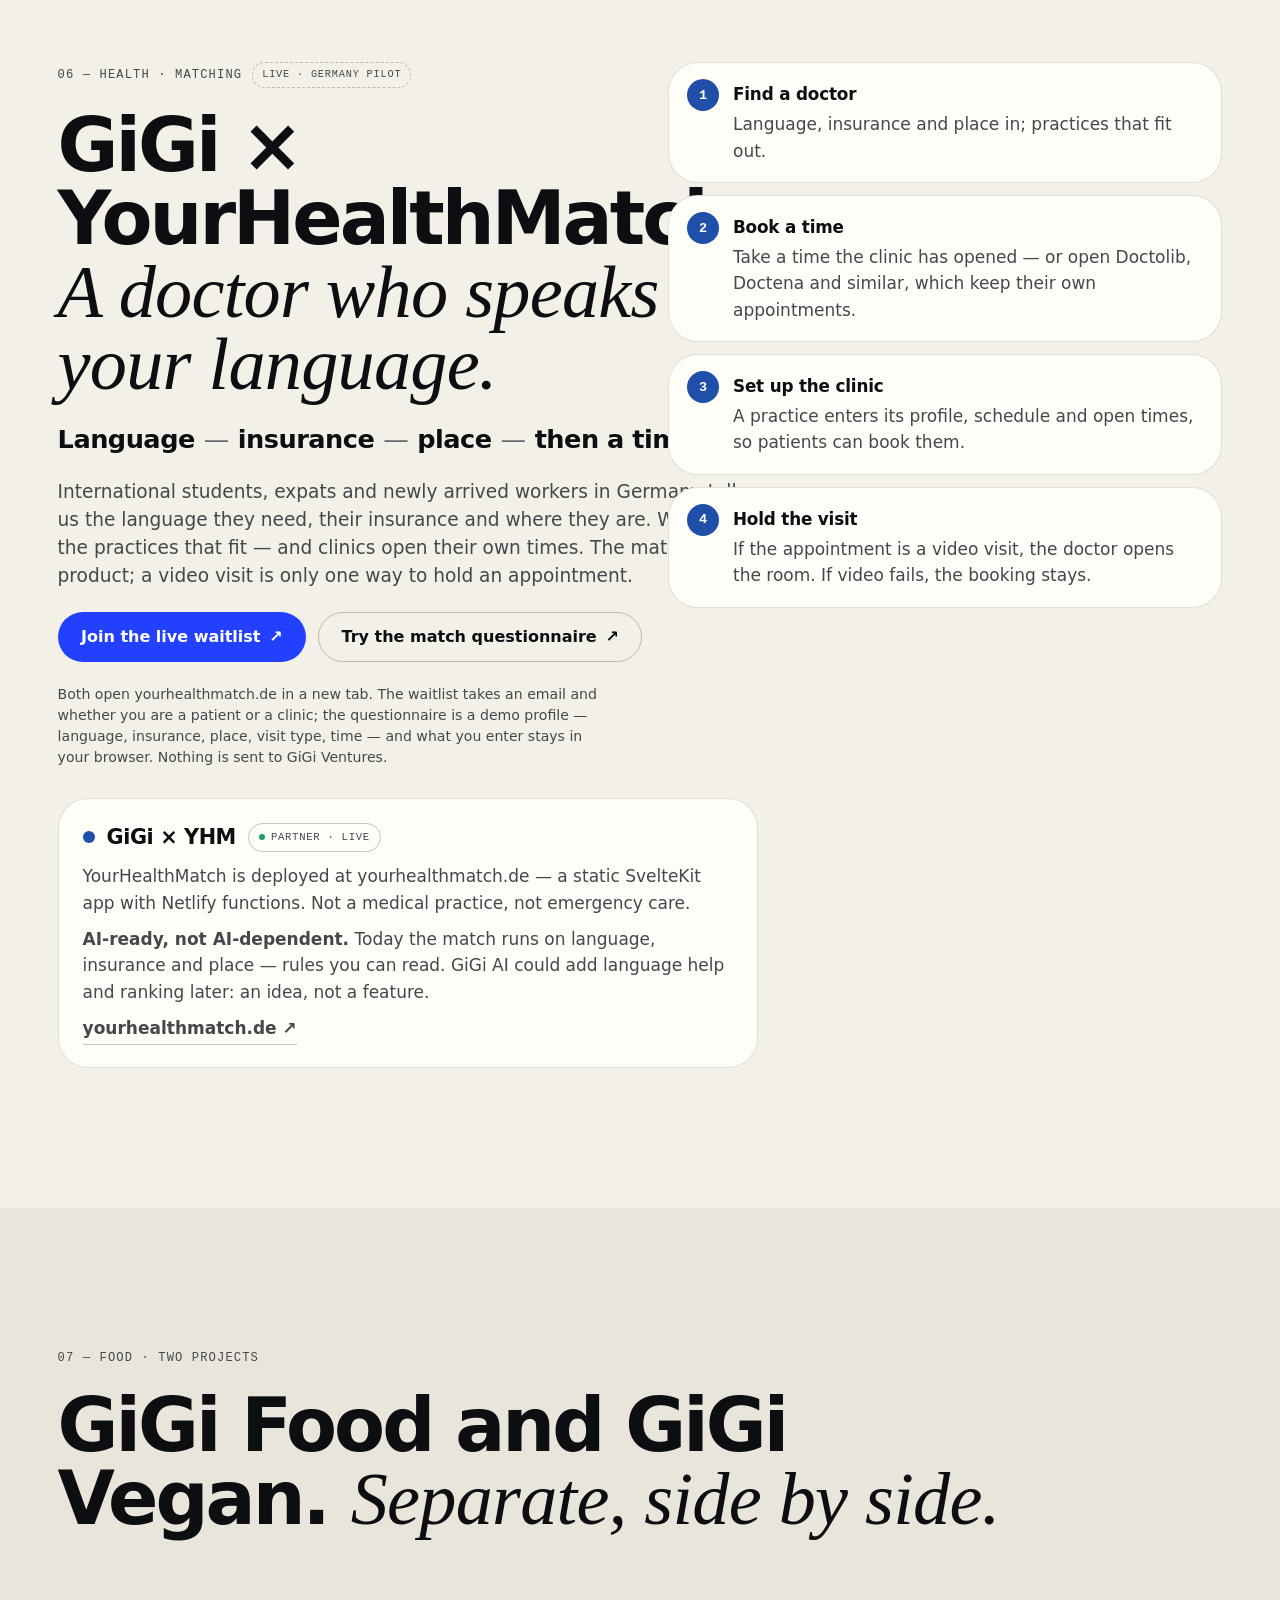
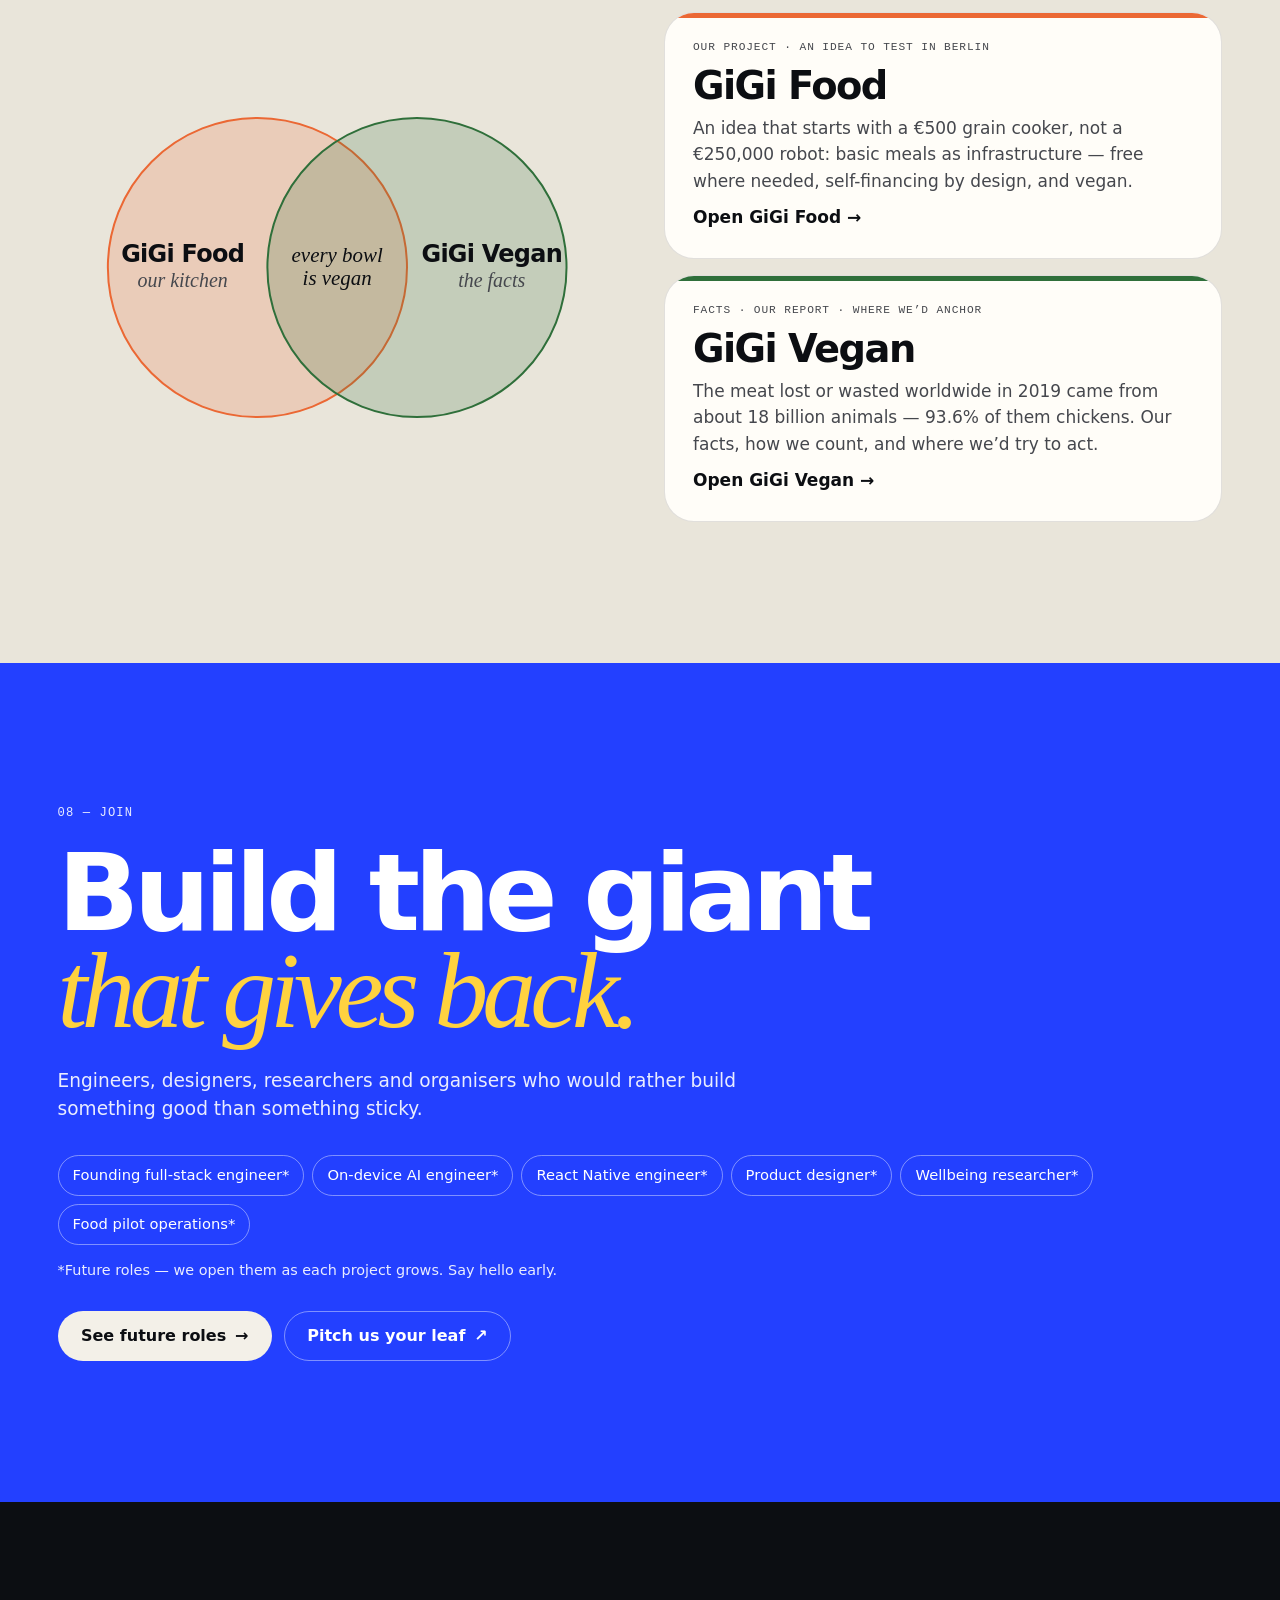
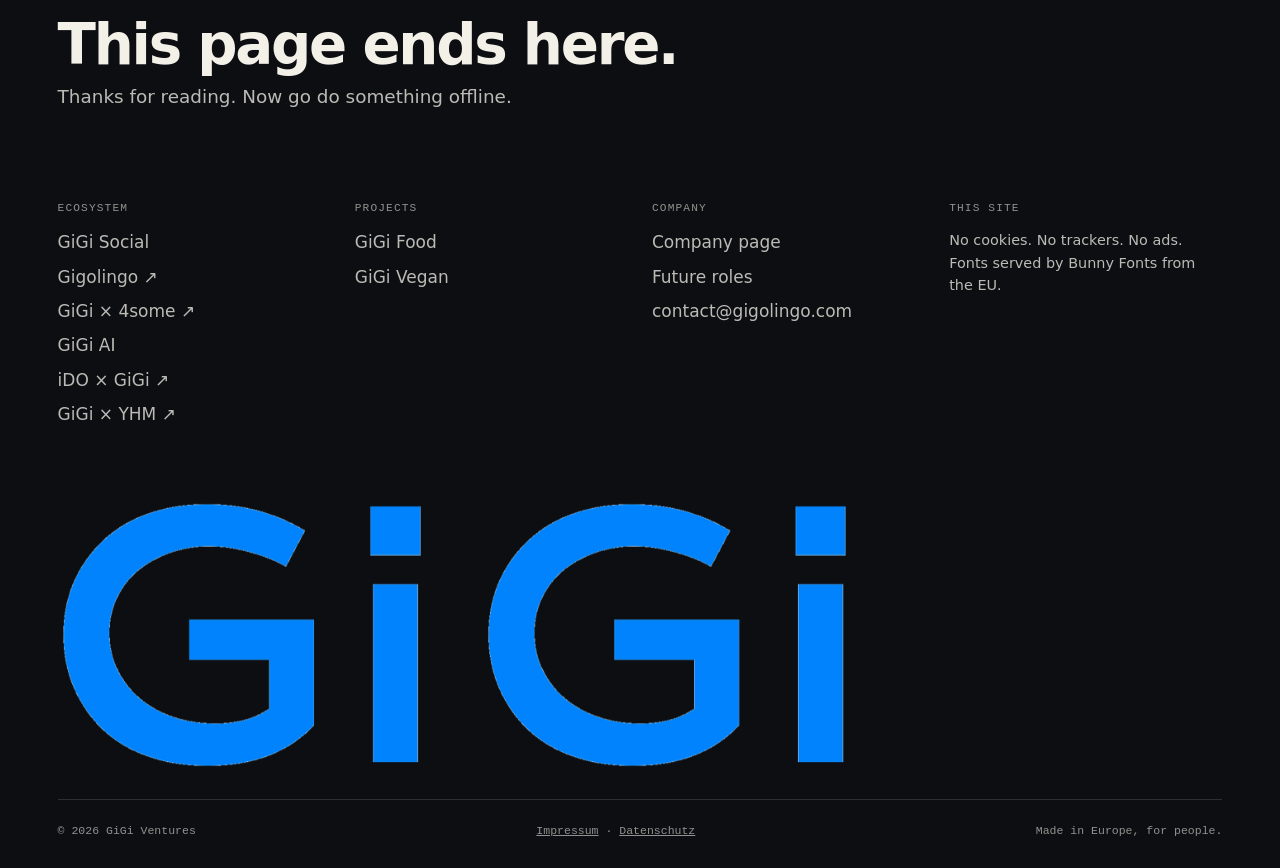
==== commit 30d18926: "GiGi logo PNG, GiGi × DaySaver, smaller ecosystem tree - Logo: the blue GiGi wordmark PNG (assets/im" ====
--- a/index.html
+++ b/index.html
@@ -26,7 +26,7 @@
   <header class="site-header" data-theme="dark" data-adaptive>
     <div class="wrap site-header__inner">
       <a class="logo" href="index.html" aria-label="GiGi Ventures, home">
-        <span class="logo__word" aria-hidden="true">G<span class="logo__i logo__i--a">ı</span>G<span class="logo__i logo__i--b">ı</span></span>
+        <img class="logo__img" src="assets/img/gigi-logo.png" alt="" width="960" height="329" decoding="async">
         <span class="logo__sub" aria-hidden="true">Ventures</span>
       </a>
       <nav class="nav" aria-label="Primary">
@@ -163,7 +163,7 @@
           <figure class="eco__figure">
             <svg class="tree" data-tree viewBox="0 0 800 680" role="group" aria-labelledby="tree-title tree-desc">
               <title id="tree-title">The GiGi ecosystem as a tree</title>
-              <desc id="tree-desc">Shared roots: people first, explainable, private by default, interoperable. Non-AI side: Gigolingo, GiGi Food and GiGi Vegan. Near the top, side by side: GiGi Social and GiGi × 4some, which uses AI to plan meetups. AI side: GiGi AI on your device, and the partners iDO × GiGi and GiGi × YHM, which could use it. The leaves fall into three groups: connect · learn · meet, AI, and food. On top, an empty leaf for the next project.</desc>
+              <desc id="tree-desc">Shared roots: people first, explainable, private by default, interoperable. Non-AI side: Gigolingo, GiGi Food, GiGi Vegan and GiGi × DaySaver, a food and calorie tracker. Near the top, side by side: GiGi Social and GiGi × 4some, which uses AI to plan meetups. AI side: GiGi AI on your device, and the partners iDO × GiGi and GiGi × YHM, which could use it. The leaves fall into three groups: connect · learn · meet, AI, and food. On top, an empty leaf for the next project.</desc>
 
               <g class="tree__axis" aria-hidden="true">
                 <text x="40" y="34">← NON-AI</text>
@@ -185,20 +185,21 @@
 
               <!-- lateral connections, shown when a leaf is selected -->
               <g class="tree__links" aria-hidden="true">
-                <path class="tree-link" data-link="food vegan" d="M162 350 Q 188 318 216 334"/>
-                <path class="tree-link" data-link="social some" d="M517 224 Q 545 222 566 182"/>
-                <path class="tree-link" data-link="ai some" d="M630 176 Q 690 190 700 232"/>
-                <path class="tree-link" data-link="ai ido" d="M664 300 Q 622 318 608 360"/>
+                <path class="tree-link" data-link="food vegan" d="M146 372 Q 190 352 222 346"/>
+                <path class="tree-link" data-link="social some" d="M512 224 Q 540 222 558 182"/>
+                <path class="tree-link" data-link="ai some" d="M624 164 Q 688 186 698 238"/>
+                <path class="tree-link" data-link="ai ido" d="M670 308 Q 628 322 610 361"/>
               </g>
 
               <g class="tree__wood" aria-hidden="true">
-                <path class="branch" data-branch="food vegan" data-grow style="--d: .9s" pathLength="1" d="M400 420 C 370 420, 335 414, 305 410"/>
+                <path class="branch" data-branch="food vegan daysaver" data-grow style="--d: .9s" pathLength="1" d="M400 420 C 370 420, 335 414, 305 410"/>
                 <path class="branch" data-branch="vegan" data-grow style="--d: 1.15s" pathLength="1" d="M305 410 C 298 398, 290 388, 282 376"/>
-                <path class="branch" data-branch="food" data-grow style="--d: 1.15s" pathLength="1" d="M305 410 C 255 410, 212 400, 168 390"/>
-                <path class="branch" data-branch="lingo" data-grow style="--d: 1s" pathLength="1" d="M400 300 C 330 290, 250 220, 210 182"/>
-                <path class="branch" data-branch="some" data-grow style="--d: 1.05s" pathLength="1" d="M400 250 C 440 200, 520 160, 562 152"/>
+                <path class="branch" data-branch="food" data-grow style="--d: 1.15s" pathLength="1" d="M305 410 C 255 410, 205 405, 148 398"/>
+                <path class="branch" data-branch="daysaver" data-grow style="--d: 1.2s" pathLength="1" d="M237 407 C 205 400, 168 372, 155 341"/>
+                <path class="branch" data-branch="lingo" data-grow style="--d: 1s" pathLength="1" d="M400 300 C 330 290, 250 220, 206 178"/>
+                <path class="branch" data-branch="some" data-grow style="--d: 1.05s" pathLength="1" d="M400 250 C 440 200, 500 160, 545 153"/>
                 <path class="branch" data-branch="social" data-grow style="--d: .95s" pathLength="1" d="M400 296 C 418 294, 430 282, 444 266"/>
-                <path class="branch" data-branch="yhm" data-grow style="--d: 1.1s" pathLength="1" d="M525 164 C 560 225, 650 225, 686 182"/>
+                <path class="branch" data-branch="yhm" data-grow style="--d: 1.1s" pathLength="1" d="M524 159 C 560 225, 655 225, 697 179"/>
                 <path class="branch" data-branch="ai" data-grow style="--d: .95s" pathLength="1" d="M400 350 C 500 346, 600 312, 662 292"/>
                 <path class="branch" data-branch="ido" data-grow style="--d: .85s" pathLength="1" d="M400 440 C 470 440, 525 428, 562 414"/>
                 <path class="branch branch--next" d="M400 238 L 400 146"/>
@@ -207,88 +208,97 @@
 
               <!-- GiGi Social: a leaf next to 4some (the trunk is shared, not an app) -->
               <g class="leaf" data-leaf="social" tabindex="0" role="button" aria-label="GiGi Social, one calm feed, in design. Show details." style="--c: var(--p-social); --d: 1.65s">
-                <circle class="leaf__ring" cx="480" cy="255" r="48"/>
-                <circle class="leaf__disc" cx="480" cy="255" r="40"/>
-                <g class="leaf__icon leaf__icon--net" transform="translate(480 255)">
+                <circle class="leaf__ring" cx="480" cy="255" r="41"/>
+                <circle class="leaf__disc" cx="480" cy="255" r="34"/>
+                <g class="leaf__icon leaf__icon--net" transform="translate(480 255) scale(.85)">
                   <path d="M-12 9 L 0 -11 L 12 9 Z"/>
                   <circle cx="-12" cy="9" r="5.5"/><circle cx="12" cy="9" r="5.5"/><circle cx="0" cy="-11" r="5.5"/>
                 </g>
-                <text class="leaf__name" x="534" y="252">GiGi Social</text>
-                <text class="leaf__cat" x="534" y="270">CONNECT · FEED</text>
+                <text class="leaf__name" x="527" y="252">GiGi Social</text>
+                <text class="leaf__cat" x="527" y="270">CONNECT · FEED</text>
               </g>
 
               <!-- non-AI side -->
               <g class="leaf" data-leaf="lingo" tabindex="0" role="button" aria-label="Gigolingo, language learning. Show details." style="--c: var(--p-lingo); --d: 1.6s">
-                <circle class="leaf__ring" cx="180" cy="150" r="48"/>
-                <circle class="leaf__disc" cx="180" cy="150" r="40"/>
-                <text class="leaf__glyph leaf__glyph--dark leaf__glyph--multi" x="180" y="160" text-anchor="middle" data-glyph-cycle>あ</text>
-                <text class="leaf__cat" x="180" y="76" text-anchor="middle">LANGUAGES · FIRST LEAF</text>
-                <text class="leaf__name" x="180" y="94" text-anchor="middle">Gigolingo</text>
+                <circle class="leaf__ring" cx="180" cy="150" r="41"/>
+                <circle class="leaf__disc" cx="180" cy="150" r="34"/>
+                <text class="leaf__glyph leaf__glyph--dark leaf__glyph--multi" x="180" y="158" text-anchor="middle" data-glyph-cycle>あ</text>
+                <text class="leaf__cat" x="180" y="83" text-anchor="middle">LANGUAGES · FIRST LEAF</text>
+                <text class="leaf__name" x="180" y="101" text-anchor="middle">Gigolingo</text>
               </g>
 
               <g class="leaf" data-leaf="vegan" tabindex="0" role="button" aria-label="GiGi Vegan, facts and report, concept. Show details." style="--c: var(--p-vegan); --d: 1.55s">
-                <circle class="leaf__ring" cx="255" cy="345" r="48"/>
-                <circle class="leaf__disc" cx="255" cy="345" r="40"/>
-                <g class="leaf__icon leaf__icon--light" transform="translate(255 345)">
+                <circle class="leaf__ring" cx="255" cy="345" r="41"/>
+                <circle class="leaf__disc" cx="255" cy="345" r="34"/>
+                <g class="leaf__icon leaf__icon--light" transform="translate(255 345) scale(.85)">
                   <path d="M-15 15 C -17 -4, -2 -17, 18 -17 C 18 3, 6 16, -15 15 Z"/>
                   <path class="vein" d="M-15 15 L 10 -9"/>
                 </g>
-                <text class="leaf__cat" x="255" y="274" text-anchor="middle">FACTS · REPORT</text>
-                <text class="leaf__name" x="255" y="292" text-anchor="middle">GiGi Vegan</text>
+                <text class="leaf__cat" x="255" y="281" text-anchor="middle">FACTS · REPORT</text>
+                <text class="leaf__name" x="255" y="299" text-anchor="middle">GiGi Vegan</text>
               </g>
 
               <g class="leaf" data-leaf="food" tabindex="0" role="button" aria-label="GiGi Food, vegan food concept. Show details." style="--c: var(--p-food); --d: 1.5s">
-                <circle class="leaf__ring" cx="130" cy="380" r="48"/>
-                <circle class="leaf__disc" cx="130" cy="380" r="40"/>
-                <g class="leaf__icon" transform="translate(130 384) scale(.9)">
+                <circle class="leaf__ring" cx="110" cy="392" r="41"/>
+                <circle class="leaf__disc" cx="110" cy="392" r="34"/>
+                <g class="leaf__icon" transform="translate(110 395) scale(.78)">
                   <path d="M-20 -4 H20 A20 17 0 0 1 -20 -4 Z"/>
                   <rect x="-7" y="12" width="14" height="4" rx="2"/>
                   <path class="steam" d="M-9 -10 c-4 -4 4 -7 0 -12 M0 -10 c-4 -4 4 -7 0 -12 M9 -10 c-4 -4 4 -7 0 -12"/>
                 </g>
-                <text class="leaf__name" x="130" y="448" text-anchor="middle">GiGi Food</text>
-                <text class="leaf__cat" x="130" y="466" text-anchor="middle">CONCEPT · VEGAN</text>
+                <text class="leaf__name" x="110" y="453" text-anchor="middle">GiGi Food</text>
+                <text class="leaf__cat" x="110" y="471" text-anchor="middle">CONCEPT · VEGAN</text>
+              </g>
+
+              <!-- GiGi × DaySaver: food and calorie tracking, a food-side partner (no AI claimed) -->
+              <g class="leaf" data-leaf="daysaver" tabindex="0" role="button" aria-label="GiGi × DaySaver, food and calorie tracking, partner, concept. Show details." style="--c: var(--p-daysaver); --d: 1.65s">
+                <circle class="leaf__ring" cx="150" cy="300" r="41"/>
+                <circle class="leaf__disc" cx="150" cy="300" r="34"/>
+                <text class="leaf__glyph leaf__glyph--light leaf__glyph--small" x="150" y="306" text-anchor="middle">DS</text>
+                <text class="leaf__cat" x="150" y="233" text-anchor="middle">FOOD · TRACKING</text>
+                <text class="leaf__name" x="150" y="251" text-anchor="middle">GiGi × DaySaver</text>
               </g>
 
               <!-- AI side -->
               <g class="leaf" data-leaf="some" tabindex="0" role="button" aria-label="GiGi × 4some, real-life meetups, AI plus humans. Show details." style="--c: var(--p-some); --d: 1.7s">
-                <circle class="leaf__ring" cx="600" cy="150" r="48"/>
-                <circle class="leaf__disc" cx="600" cy="150" r="40"/>
-                <text class="leaf__glyph leaf__glyph--light" x="600" y="160" text-anchor="middle">4</text>
-                <text class="leaf__cat" x="600" y="76" text-anchor="middle">AI + HUMANS</text>
-                <text class="leaf__name" x="600" y="94" text-anchor="middle">GiGi × 4some</text>
+                <circle class="leaf__ring" cx="585" cy="150" r="41"/>
+                <circle class="leaf__disc" cx="585" cy="150" r="34"/>
+                <text class="leaf__glyph leaf__glyph--light" x="585" y="158" text-anchor="middle">4</text>
+                <text class="leaf__cat" x="585" y="83" text-anchor="middle">AI + HUMANS</text>
+                <text class="leaf__name" x="585" y="101" text-anchor="middle">GiGi × 4some</text>
               </g>
 
               <!-- GiGi × YourHealthMatch: a partner that could use GiGi AI, so it sits on the AI side -->
               <g class="leaf" data-leaf="yhm" tabindex="0" role="button" aria-label="GiGi × YHM, YourHealthMatch, health matching, partner, could use GiGi AI. Show details." style="--c: var(--p-yhm); --d: 1.8s">
-                <circle class="leaf__ring" cx="722" cy="150" r="48"/>
-                <circle class="leaf__disc" cx="722" cy="150" r="40"/>
-                <text class="leaf__glyph leaf__glyph--light leaf__glyph--small" x="722" y="157" text-anchor="middle">YHM</text>
-                <text class="leaf__cat" x="722" y="76" text-anchor="middle">HEALTH</text>
-                <text class="leaf__name" x="722" y="94" text-anchor="middle">GiGi × YHM</text>
+                <circle class="leaf__ring" cx="725" cy="150" r="41"/>
+                <circle class="leaf__disc" cx="725" cy="150" r="34"/>
+                <text class="leaf__glyph leaf__glyph--light leaf__glyph--small" x="725" y="156" text-anchor="middle">YHM</text>
+                <text class="leaf__cat" x="725" y="83" text-anchor="middle">HEALTH</text>
+                <text class="leaf__name" x="725" y="101" text-anchor="middle">GiGi × YHM</text>
               </g>
 
               <g class="leaf" data-leaf="ai" tabindex="0" role="button" aria-label="GiGi AI, on-device multimodal AI, concept. Show details." style="--c: var(--p-ai); --d: 1.75s">
-                <circle class="leaf__ring" cx="700" cy="280" r="48"/>
-                <circle class="leaf__disc" cx="700" cy="280" r="40"/>
-                <text class="leaf__glyph leaf__glyph--light" x="700" y="289" text-anchor="middle">AI</text>
-                <text class="leaf__name" x="700" y="350" text-anchor="middle">GiGi AI</text>
-                <text class="leaf__cat" x="700" y="368" text-anchor="middle">ON-DEVICE · CONCEPT</text>
+                <circle class="leaf__ring" cx="700" cy="280" r="41"/>
+                <circle class="leaf__disc" cx="700" cy="280" r="34"/>
+                <text class="leaf__glyph leaf__glyph--light" x="700" y="288" text-anchor="middle">AI</text>
+                <text class="leaf__name" x="700" y="343" text-anchor="middle">GiGi AI</text>
+                <text class="leaf__cat" x="700" y="361" text-anchor="middle">ON-DEVICE · CONCEPT</text>
               </g>
 
               <g class="leaf" data-leaf="ido" tabindex="0" role="button" aria-label="iDO × GiGi, AI partner. Show details." style="--c: var(--p-ido); --d: 1.8s">
-                <circle class="leaf__ring" cx="600" cy="400" r="48"/>
-                <circle class="leaf__disc" cx="600" cy="400" r="40"/>
-                <text class="leaf__glyph leaf__glyph--light leaf__glyph--small" x="600" y="407" text-anchor="middle">iDO</text>
-                <text class="leaf__name" x="656" y="404">iDO × GiGi</text>
-                <text class="leaf__cat" x="656" y="422">AI · PARTNER</text>
+                <circle class="leaf__ring" cx="600" cy="400" r="41"/>
+                <circle class="leaf__disc" cx="600" cy="400" r="34"/>
+                <text class="leaf__glyph leaf__glyph--light leaf__glyph--small" x="600" y="406" text-anchor="middle">iDO</text>
+                <text class="leaf__name" x="649" y="404">iDO × GiGi</text>
+                <text class="leaf__cat" x="649" y="422">AI · PARTNER</text>
               </g>
 
               <g class="leaf leaf--next" data-leaf="next" tabindex="0" role="button" aria-label="The next leaf: yours. Show details." style="--c: var(--text-3); --d: 2s">
-                <circle class="leaf__ring" cx="400" cy="104" r="44"/>
-                <circle class="leaf__disc" cx="400" cy="104" r="36"/>
-                <text class="leaf__glyph leaf__glyph--next" x="400" y="114" text-anchor="middle">+</text>
-                <text class="leaf__name leaf__name--next" x="448" y="128">Next leaf</text>
-                <text class="leaf__cat" x="448" y="146">YOURS?</text>
+                <circle class="leaf__ring" cx="400" cy="104" r="38"/>
+                <circle class="leaf__disc" cx="400" cy="104" r="31"/>
+                <text class="leaf__glyph leaf__glyph--next" x="400" y="113" text-anchor="middle">+</text>
+                <text class="leaf__name leaf__name--next" x="356" y="108" text-anchor="end">Next leaf</text>
+                <text class="leaf__cat" x="356" y="126" text-anchor="end">YOURS?</text>
               </g>
             </svg>
             <div class="eco__chips" role="group" aria-label="Choose a leaf, in three groups">
@@ -313,6 +323,7 @@
                 <div class="eco-group__chips">
                 <button type="button" class="eco-chip" data-leaf-chip="food" aria-pressed="false" style="--c: var(--p-food)">GiGi Food</button>
                 <button type="button" class="eco-chip" data-leaf-chip="vegan" aria-pressed="false" style="--c: var(--p-vegan)">GiGi Vegan</button>
+                <button type="button" class="eco-chip" data-leaf-chip="daysaver" aria-pressed="false" style="--c: var(--p-daysaver)">GiGi × DaySaver</button>
                 </div>
               </div>
               <div class="eco-group eco-group--next">
@@ -628,7 +639,7 @@
         </div>
       </div>
 
-      <p class="footer__big" aria-hidden="true">G<span class="logo__i logo__i--a">ı</span>G<span class="logo__i logo__i--b">ı</span></p>
+      <img class="footer__big" src="assets/img/gigi-logo.png" alt="" width="960" height="329" loading="lazy" decoding="async">
 
       <div class="footer__legal">
         <span>© <span data-year>2026</span> GiGi Ventures</span>
--- a/assets/css/base.css
+++ b/assets/css/base.css
@@ -26,7 +26,7 @@
   --crit: #d63a2a;
 
   /* Project identity — CVD-validated as neighbours where they meet:
-     food · social · lingo · some · ido · yhm (spectrum), lingo · yhm · food · vegan (tree, left),
+     food · social · lingo · some · ido · yhm (spectrum), lingo · yhm · food · vegan · daysaver (tree, left),
      some · ai · ido (tree, right). Every coloured mark also carries a text label. */
   --p-food: #eb6834;
   --p-social: #2a78d6;
@@ -36,6 +36,7 @@
   --p-yhm: #1f4fa8;
   --p-ai: #d0438f;
   --p-vegan: #2f6f3a;
+  --p-daysaver: #a8710a;
 
   /* Text + lines on a light surface */
   --surface: var(--paper);
@@ -87,6 +88,7 @@
   --p-yhm: #5b84e0;
   --p-ai: #e0599f;
   --p-vegan: #4f9a5e;
+  --p-daysaver: #c4902a;
   background: var(--ink);
   color: var(--text);
 }
@@ -122,6 +124,7 @@
   --p-yhm: #1f4fa8;
   --p-ai: #d0438f;
   --p-vegan: #2f6f3a;
+  --p-daysaver: #a8710a;
   color: var(--text);
 }
 
@@ -383,13 +386,14 @@
   color: inherit;
   flex-shrink: 0;
 }
-.logo__word {
-  font-family: var(--f-display);
-  font-weight: 800;
-  font-size: 1.7rem;
-  line-height: 1;
-  letter-spacing: -.045em;
-}
+/* The GiGi wordmark is a transparent PNG (assets/img/gigi-logo.png, brand blue).
+   On the blue header it would disappear, so it is turned white there. */
+.logo__img {
+  display: block;
+  height: 1.55rem;
+  width: auto;
+}
+[data-theme="blue"] .logo__img { filter: brightness(0) invert(1); }
 .logo__sub {
   font-family: var(--f-mono);
   font-size: .66rem;
@@ -399,28 +403,6 @@
   opacity: .72;
   padding-top: .25em;
 }
-/* The two i-dots are the brand device: two people, two colours. */
-.logo__i {
-  position: relative;
-  display: inline-block;
-}
-.logo__i::before {
-  content: "";
-  position: absolute;
-  left: 50%;
-  top: .02em;
-  width: .25em;
-  height: .25em;
-  border-radius: 50%;
-  transform: translateX(-50%);
-  background: var(--dot, var(--blue));
-}
-.logo__i--a { --dot: var(--blue); }
-.logo__i--b { --dot: var(--sun); }
-.on-dark .logo__i--a,
-[data-theme="dark"] .logo__i--a { --dot: #5f78ff; }
-[data-theme="blue"] .logo__i--a { --dot: #fff; }
-
 /* ---------- Header ---------- */
 .site-header {
   position: fixed;
@@ -657,13 +639,10 @@
 .footer__cols a:hover { color: var(--text); }
 .footer__small { font-size: .9rem; color: var(--text-2); max-width: 30ch; }
 .footer__big {
+  display: block;
   margin-top: clamp(40px, 6vw, 72px);
-  font-family: var(--f-display);
-  font-weight: 800;
-  font-size: clamp(6rem, 27vw, 24rem);
-  line-height: .78;
-  letter-spacing: -.07em;
-  color: var(--text);
+  width: clamp(14rem, 62vw, 56rem);
+  height: auto;
   user-select: none;
 }
 .footer__legal {
--- a/assets/css/concept.css
+++ b/assets/css/concept.css
@@ -355,12 +355,12 @@
   fill: var(--text);
 }
 .leaf__cat { font-family: var(--f-mono); font-size: 11px; letter-spacing: .08em; fill: var(--text-3); }
-.leaf__glyph { font-family: var(--f-display); font-size: 26px; font-weight: 800; pointer-events: none; }
+.leaf__glyph { font-family: var(--f-display); font-size: 22px; font-weight: 800; pointer-events: none; }
 .leaf__glyph--multi { font-family: var(--f-jp); font-weight: 700; transition: opacity .25s; }
-.leaf__glyph--small { font-size: 21px; }
+.leaf__glyph--small { font-size: 18px; }
 .leaf__glyph--dark { fill: #0c0e12; }
 .leaf__glyph--light { fill: #ffffff; }
-.leaf__glyph--next { fill: var(--text-2); font-size: 30px; font-weight: 500; }
+.leaf__glyph--next { fill: var(--text-2); font-size: 26px; font-weight: 500; }
 .leaf__glyph.is-swapping { opacity: 0; }
 .leaf__icon path,
 .leaf__icon rect { fill: #0c0e12; pointer-events: none; }
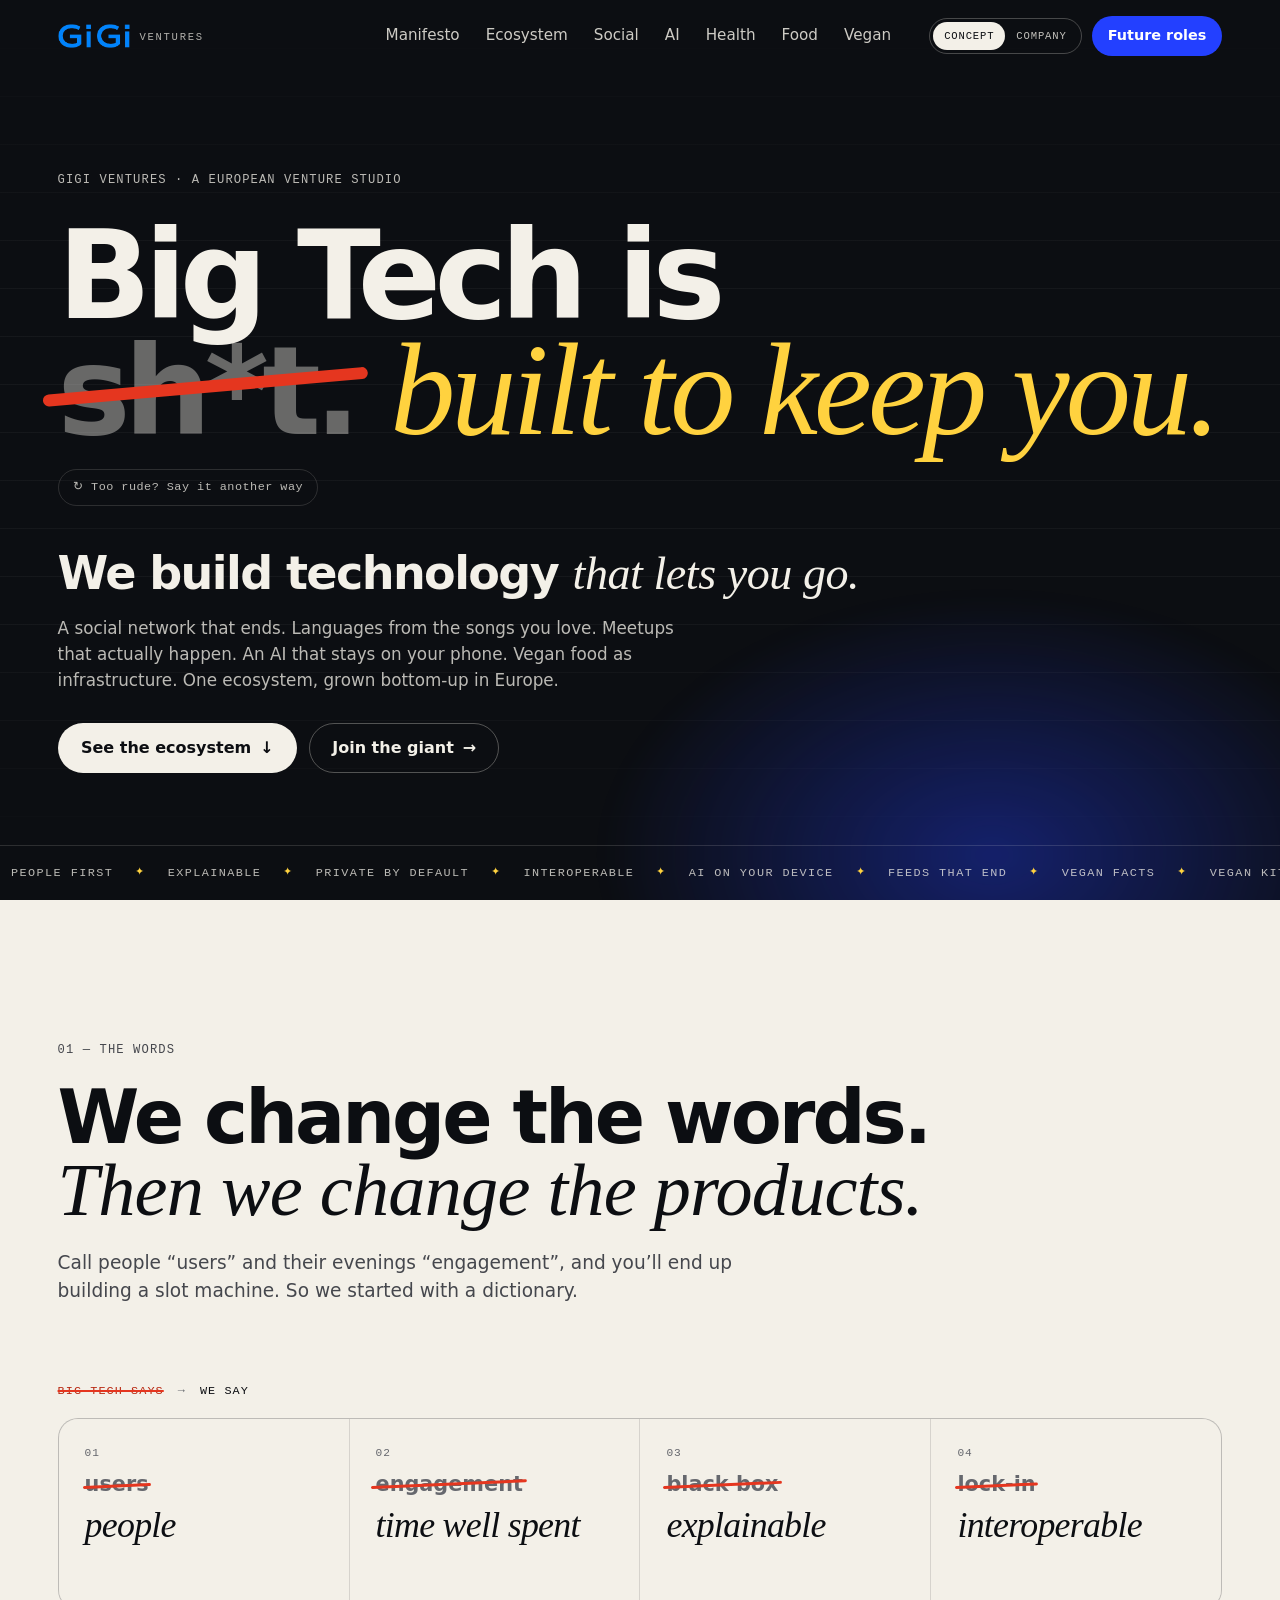
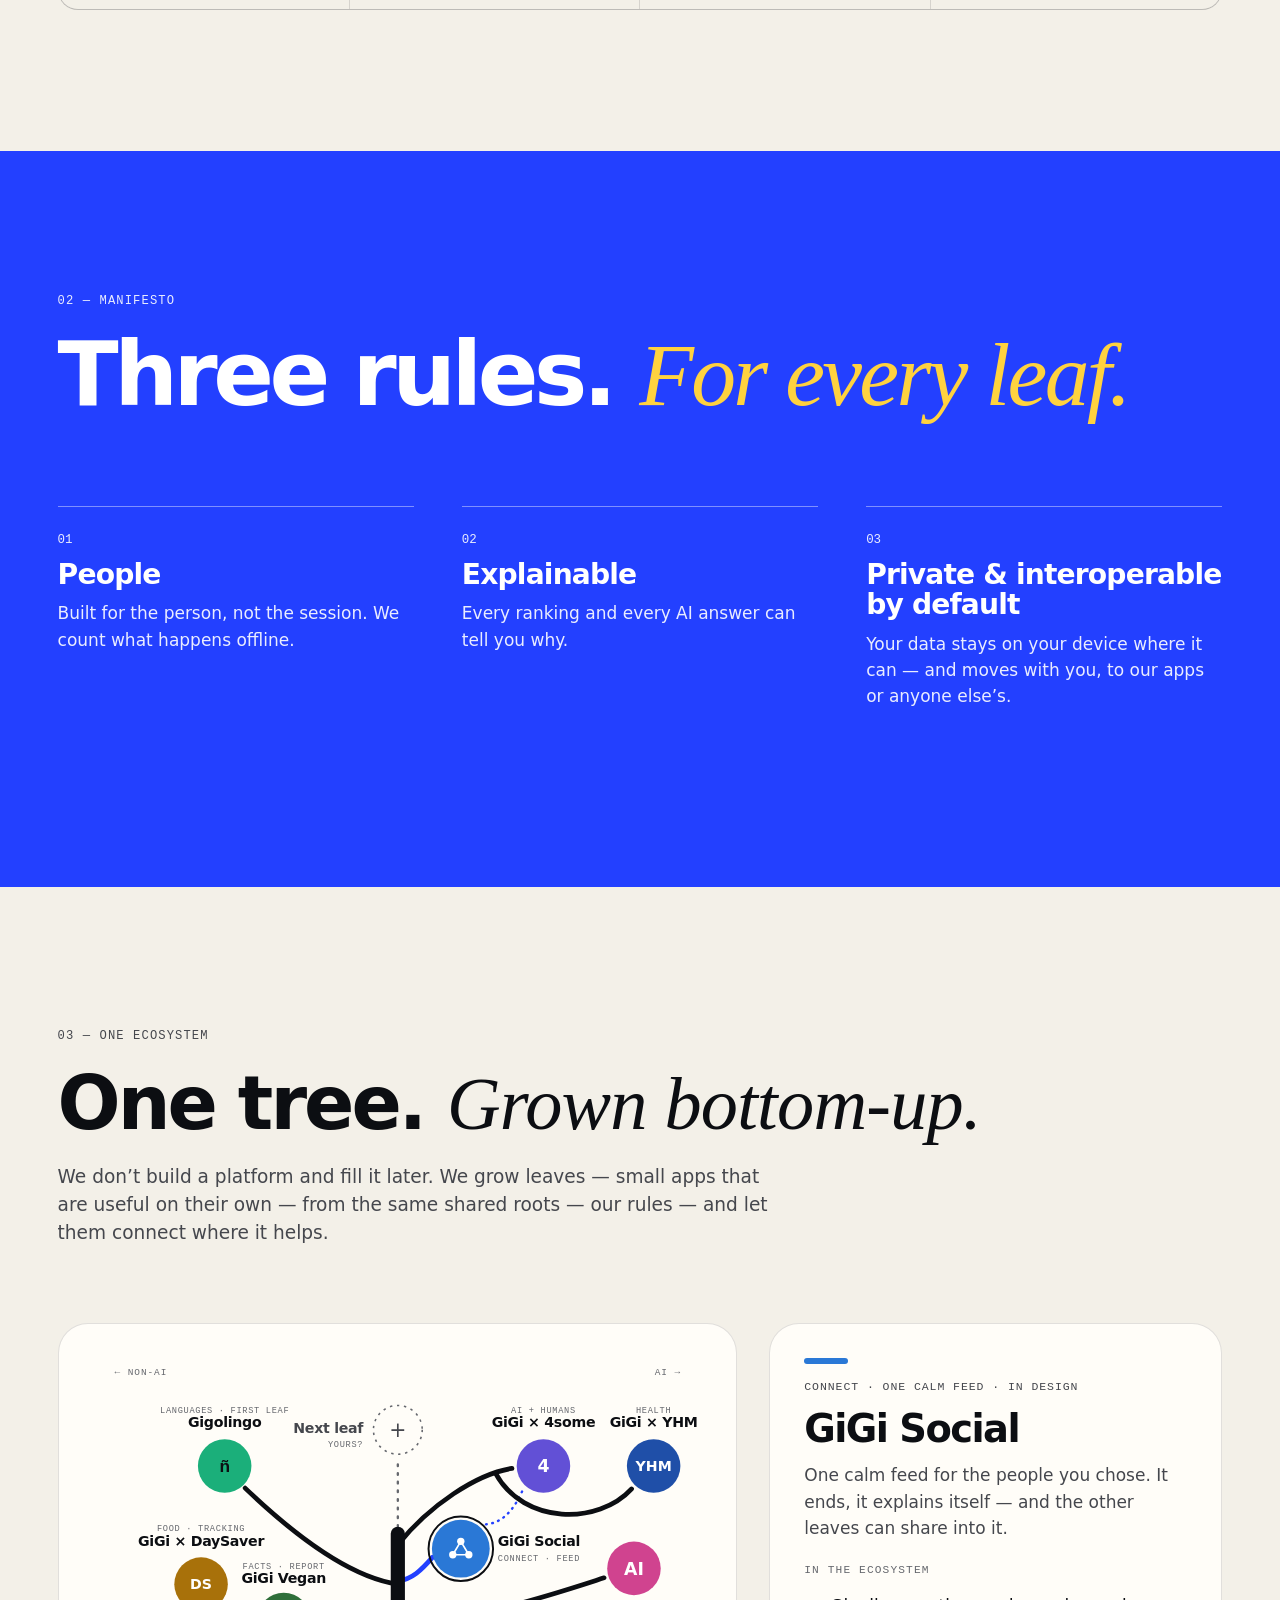
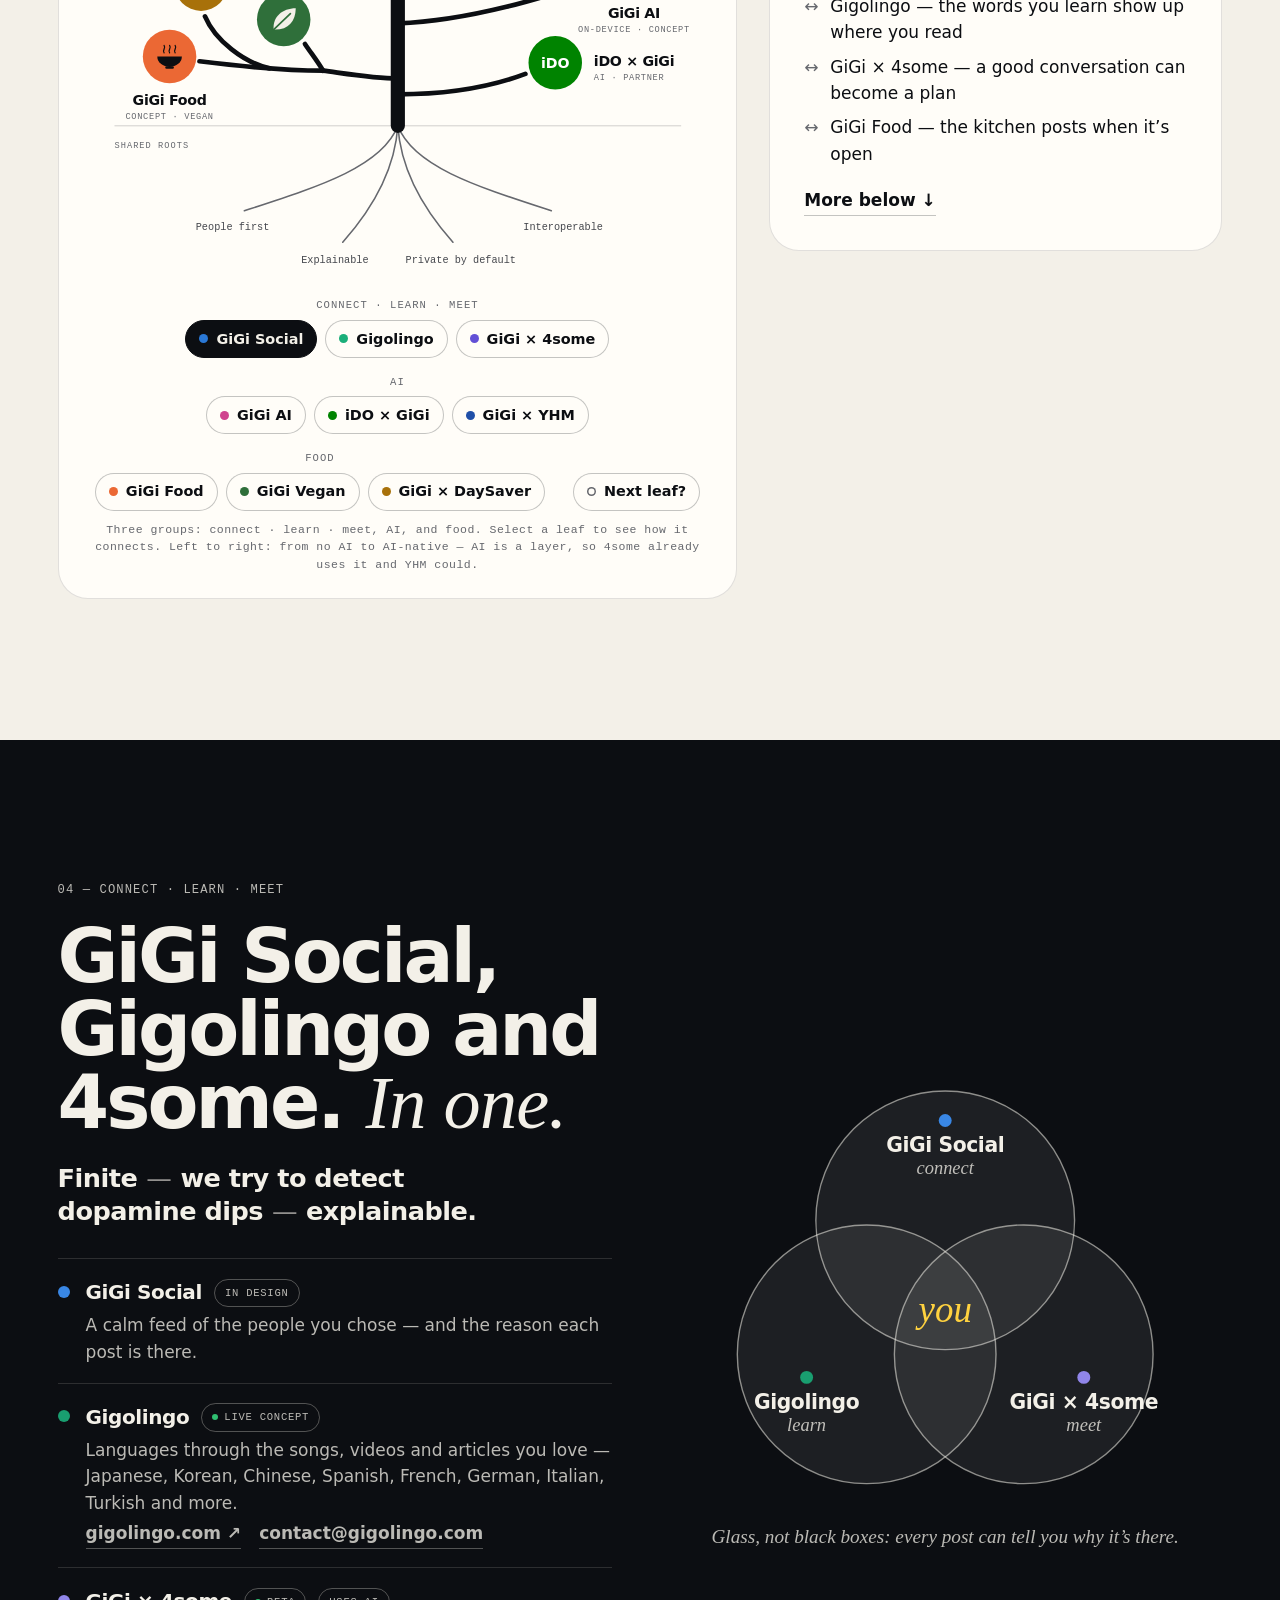
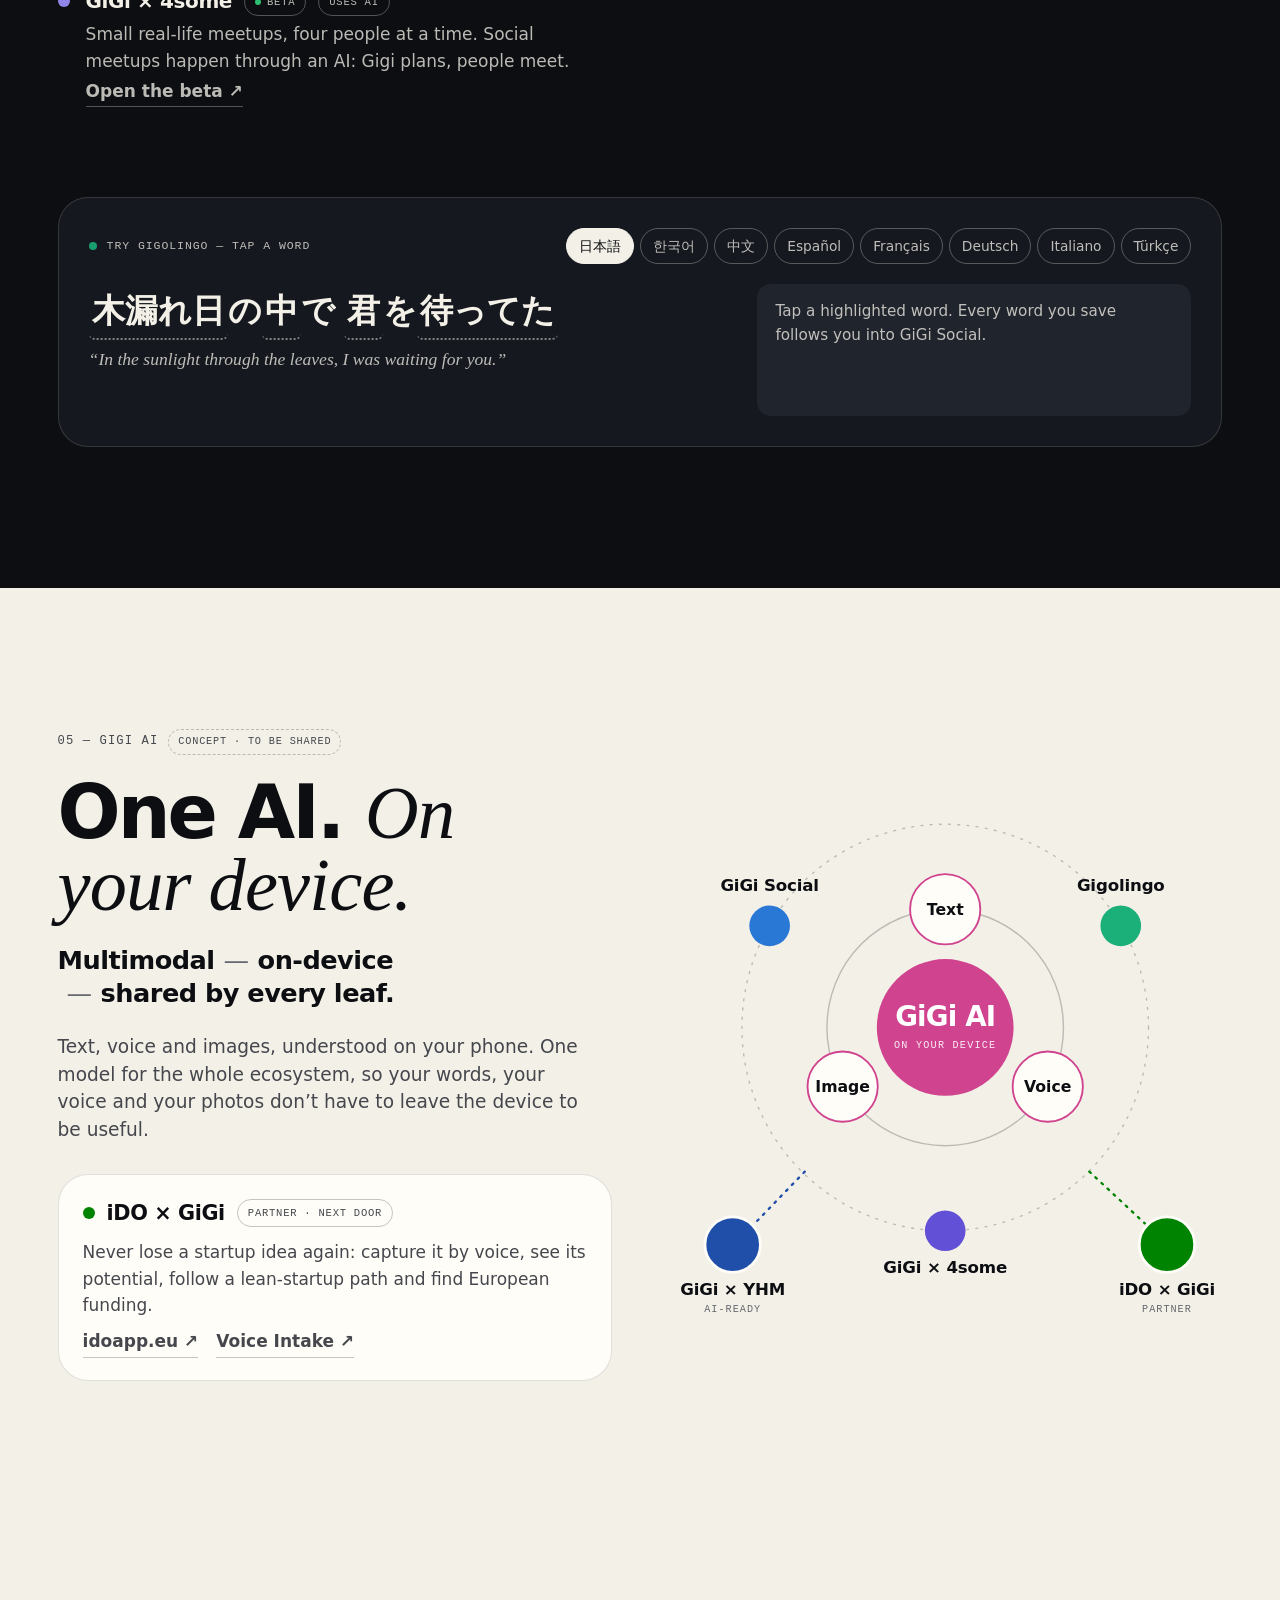
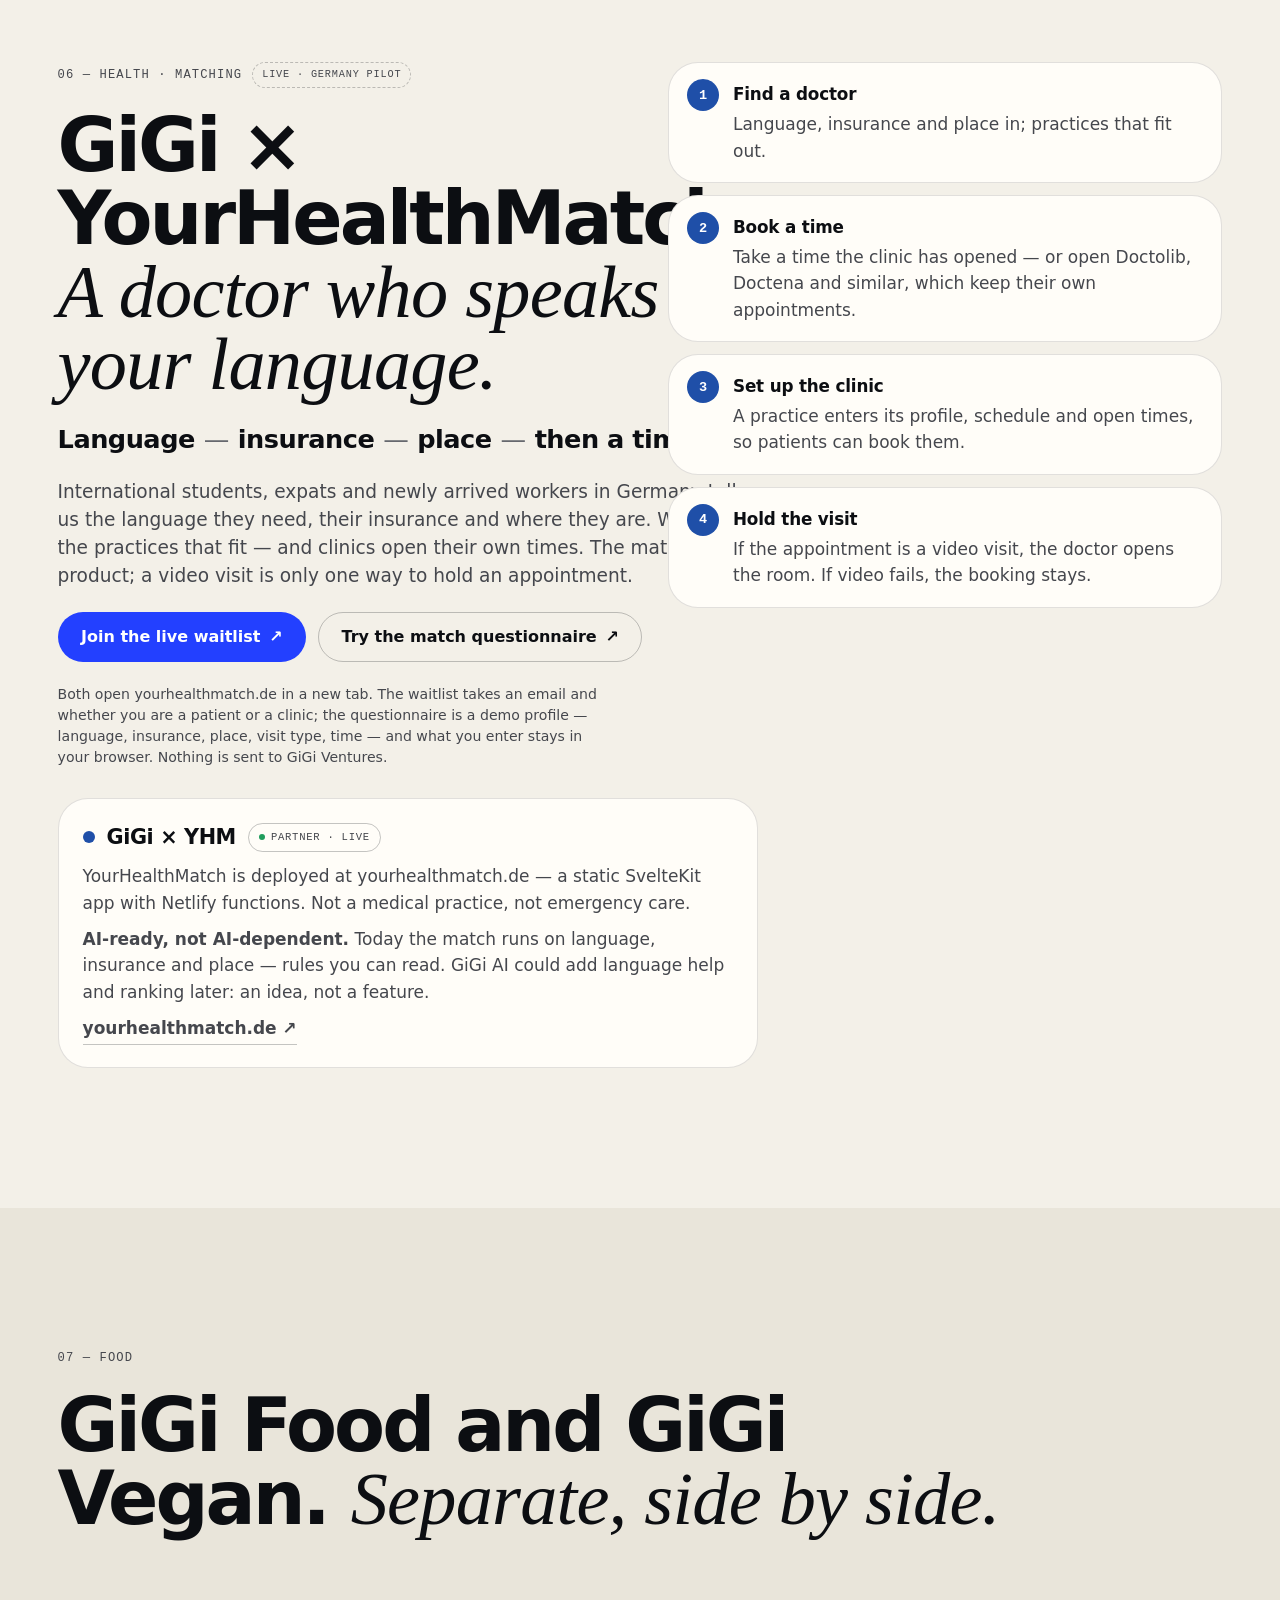
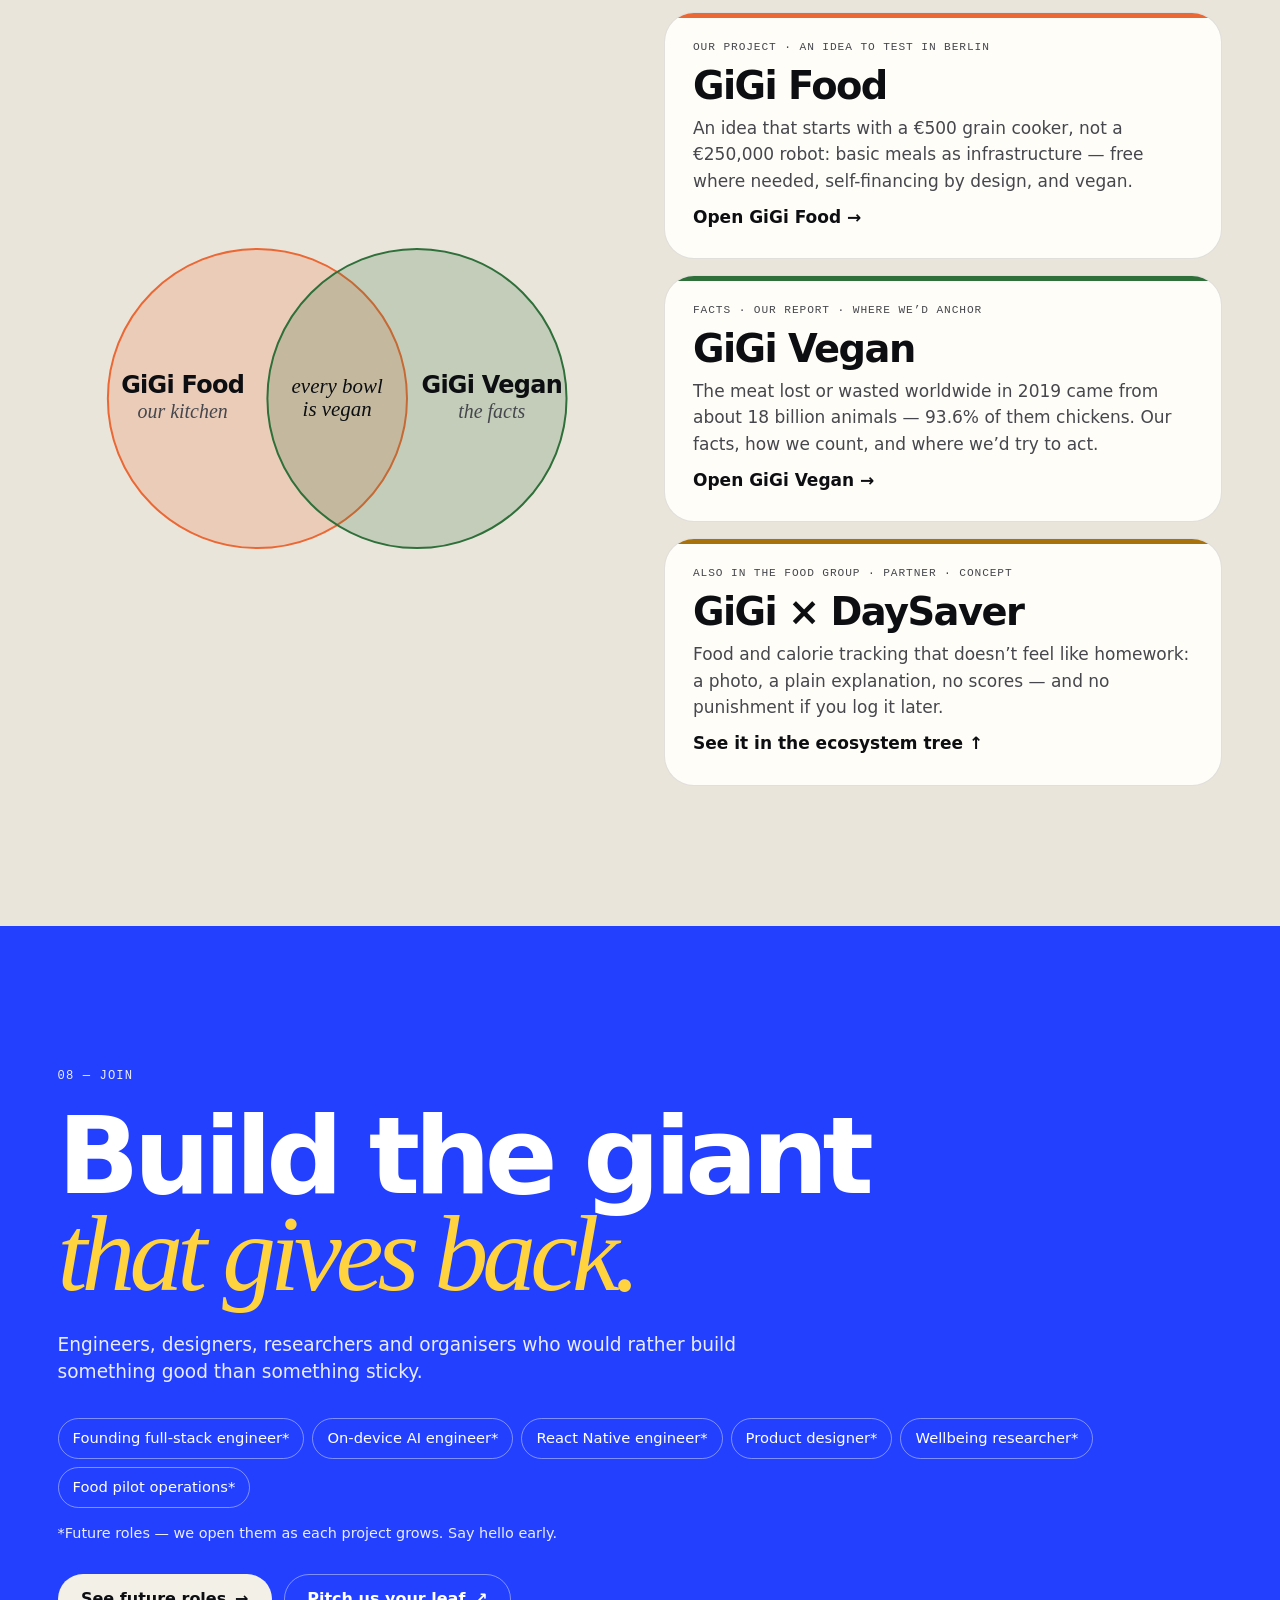
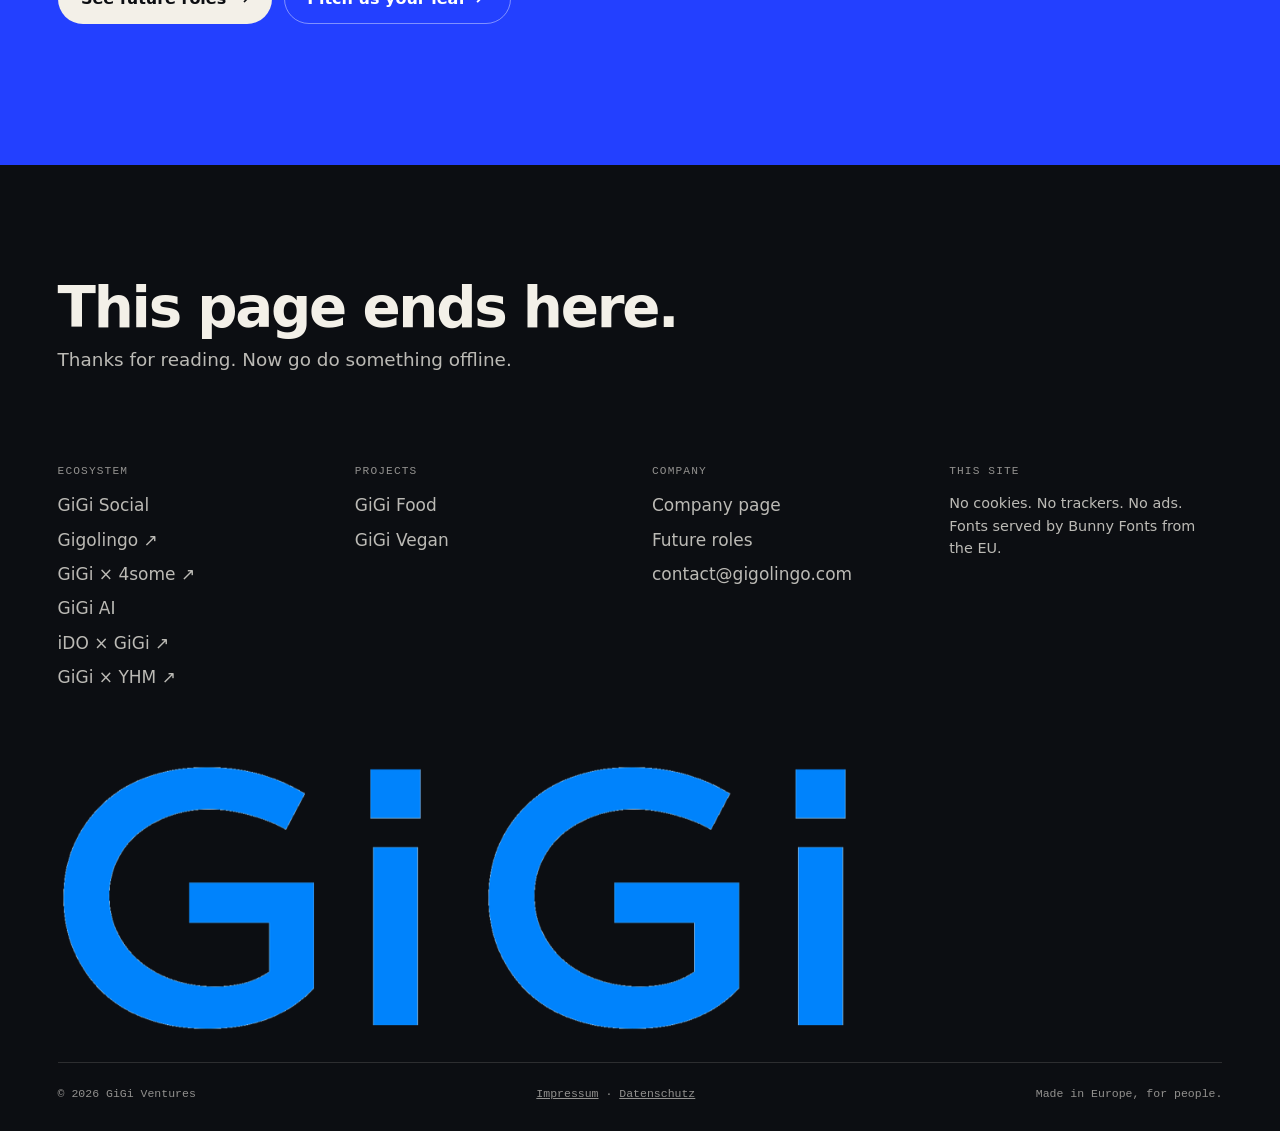
==== commit 646cb3af: "Two levers made concrete and reachable; read-through fixes - GiGi Vegan: "Two levers" in the menu, h" ====
--- a/index.html
+++ b/index.html
@@ -156,7 +156,7 @@
         <header class="section-head" data-reveal>
           <p class="eyebrow">03 — One ecosystem</p>
           <h2 class="h2" id="eco-title">One tree. <span class="serif">Grown bottom-up.</span></h2>
-          <p class="lead">We don’t build a platform and fill it later. We grow leaves — small apps that are useful on their own — from the same four roots, and let them connect where it helps.</p>
+          <p class="lead">We don’t build a platform and fill it later. We grow leaves — small apps that are useful on their own — from the same shared roots — our rules — and let them connect where it helps.</p>
         </header>
 
         <div class="eco__grid">
@@ -540,7 +540,7 @@
     <section id="food" class="section foodveg" data-surface="light" aria-labelledby="foodveg-title">
       <div class="wrap">
         <header class="section-head" data-reveal>
-          <p class="eyebrow">07 — Food · two projects</p>
+          <p class="eyebrow">07 — Food</p>
           <h2 class="h2" id="foodveg-title">GiGi Food and GiGi Vegan. <span class="serif">Separate, side by side.</span></h2>
         </header>
         <div class="foodveg__grid">
@@ -570,6 +570,12 @@
               <p class="concept-card__text">The meat lost or wasted worldwide in 2019 came from about 18 billion animals — 93.6% of them chickens. Our facts, how we count, and where we’d try to act.</p>
               <span class="concept-card__cta" aria-hidden="true">Open GiGi Vegan →</span>
             </article>
+            <article class="concept-card" style="--c: var(--p-daysaver)" data-reveal>
+              <p class="concept-card__kicker">Also in the Food group · partner · concept</p>
+              <h3 class="concept-card__name"><a href="#ecosystem">GiGi × DaySaver</a></h3>
+              <p class="concept-card__text">Food and calorie tracking that doesn’t feel like homework: a photo, a plain explanation, no scores — and no punishment if you log it later.</p>
+              <span class="concept-card__cta" aria-hidden="true">See it in the ecosystem tree ↑</span>
+            </article>
           </div>
         </div>
       </div>
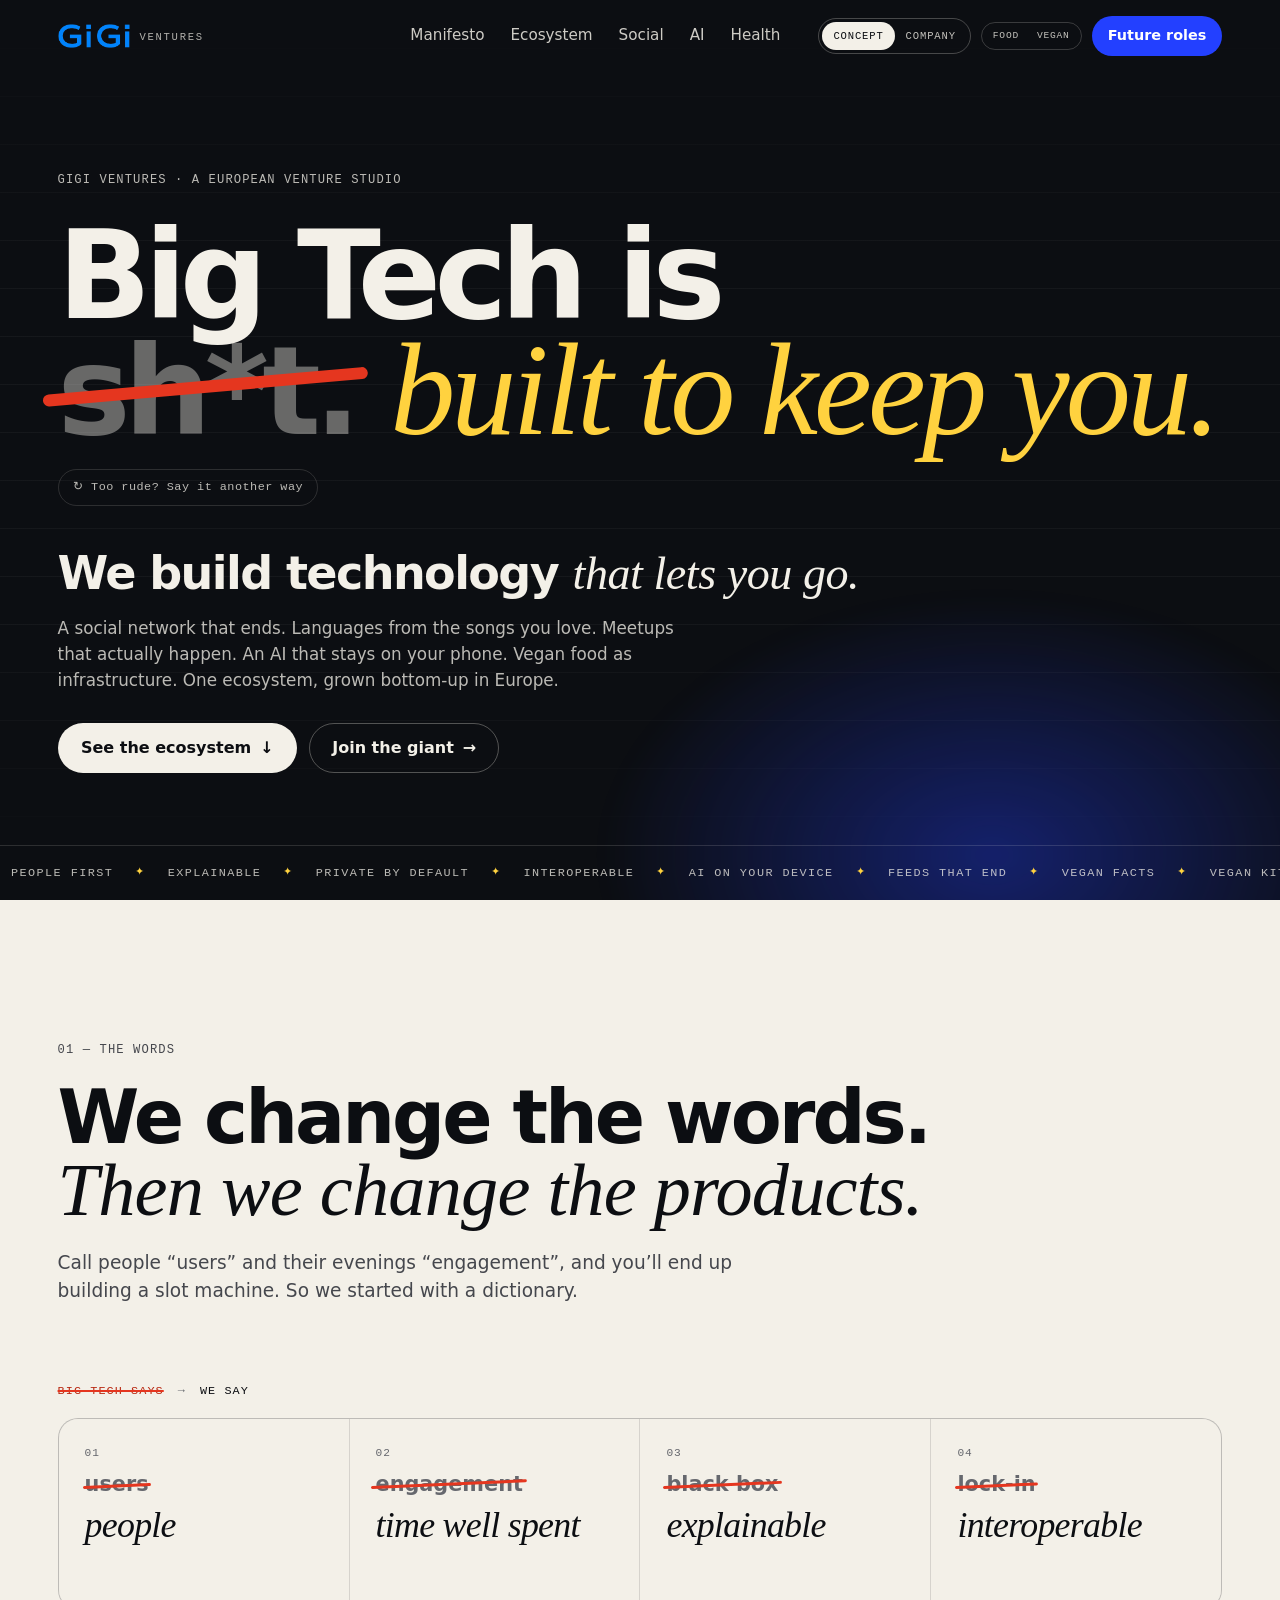
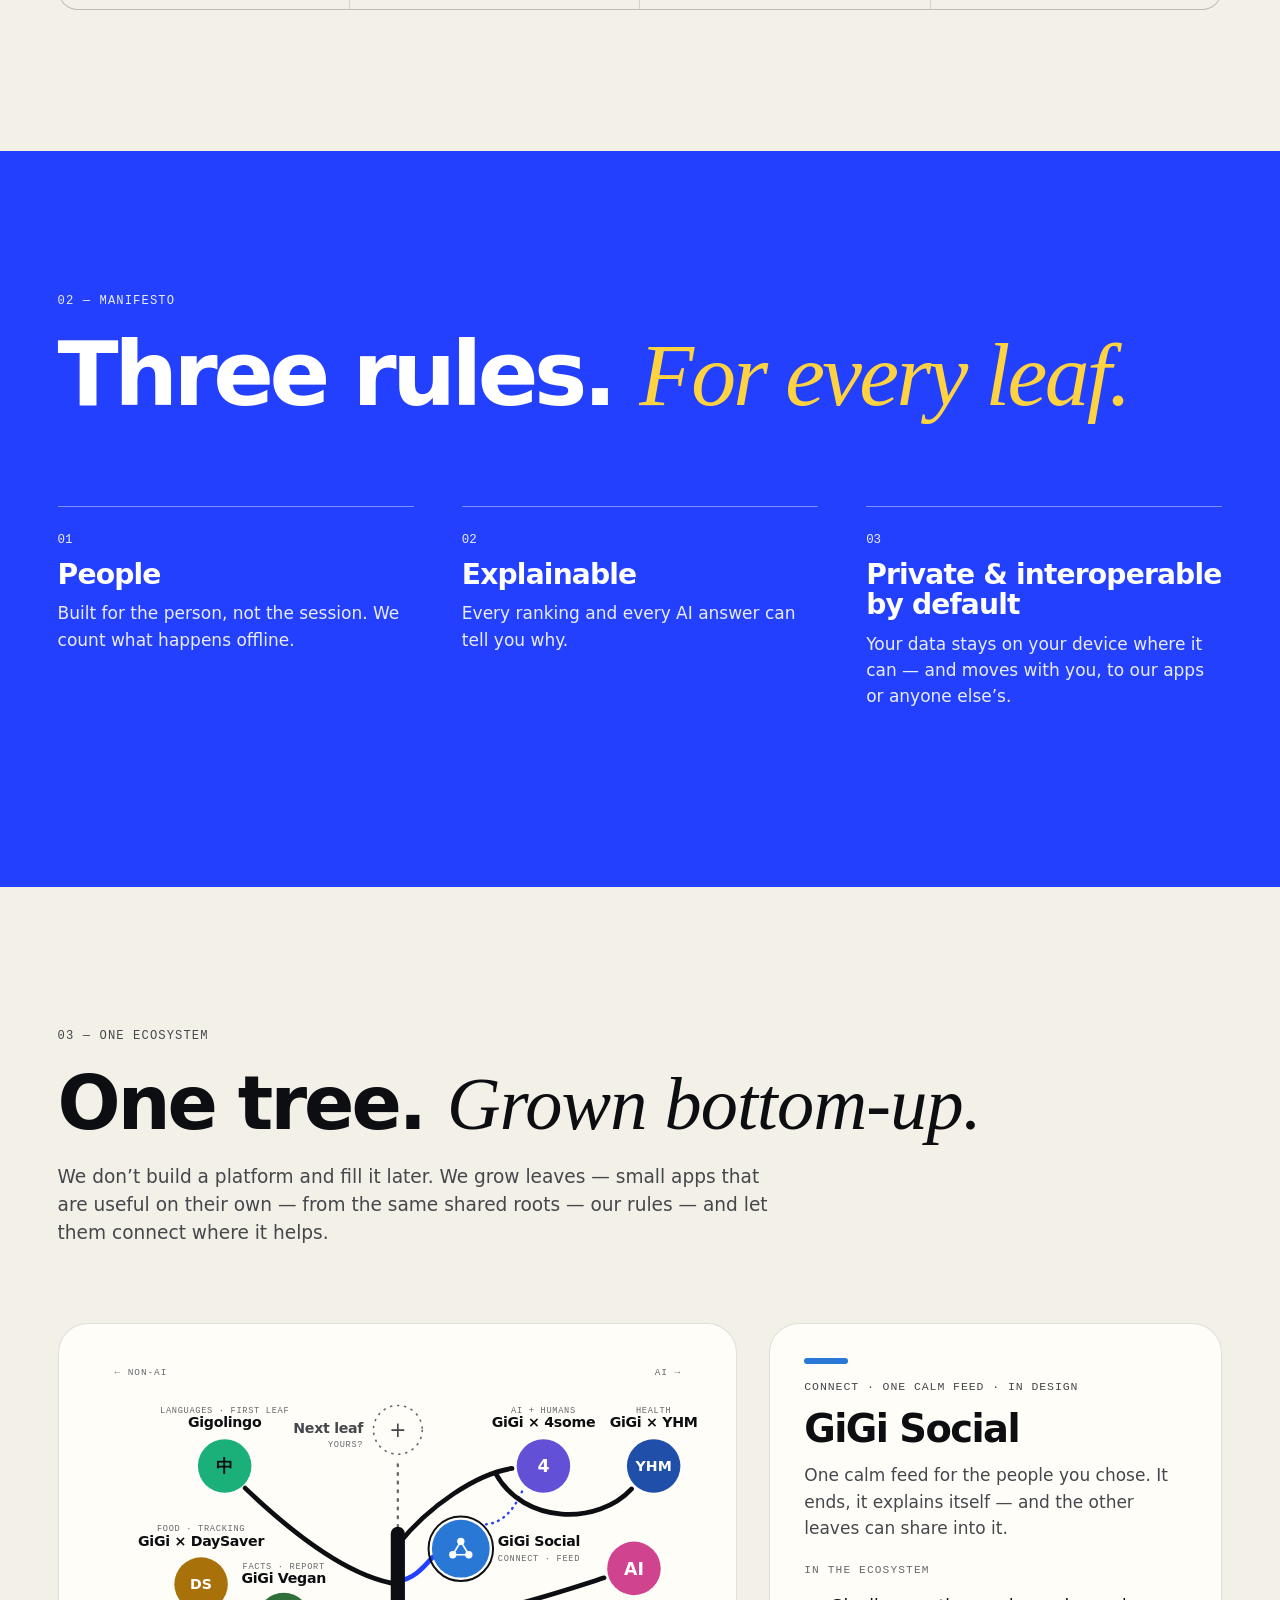
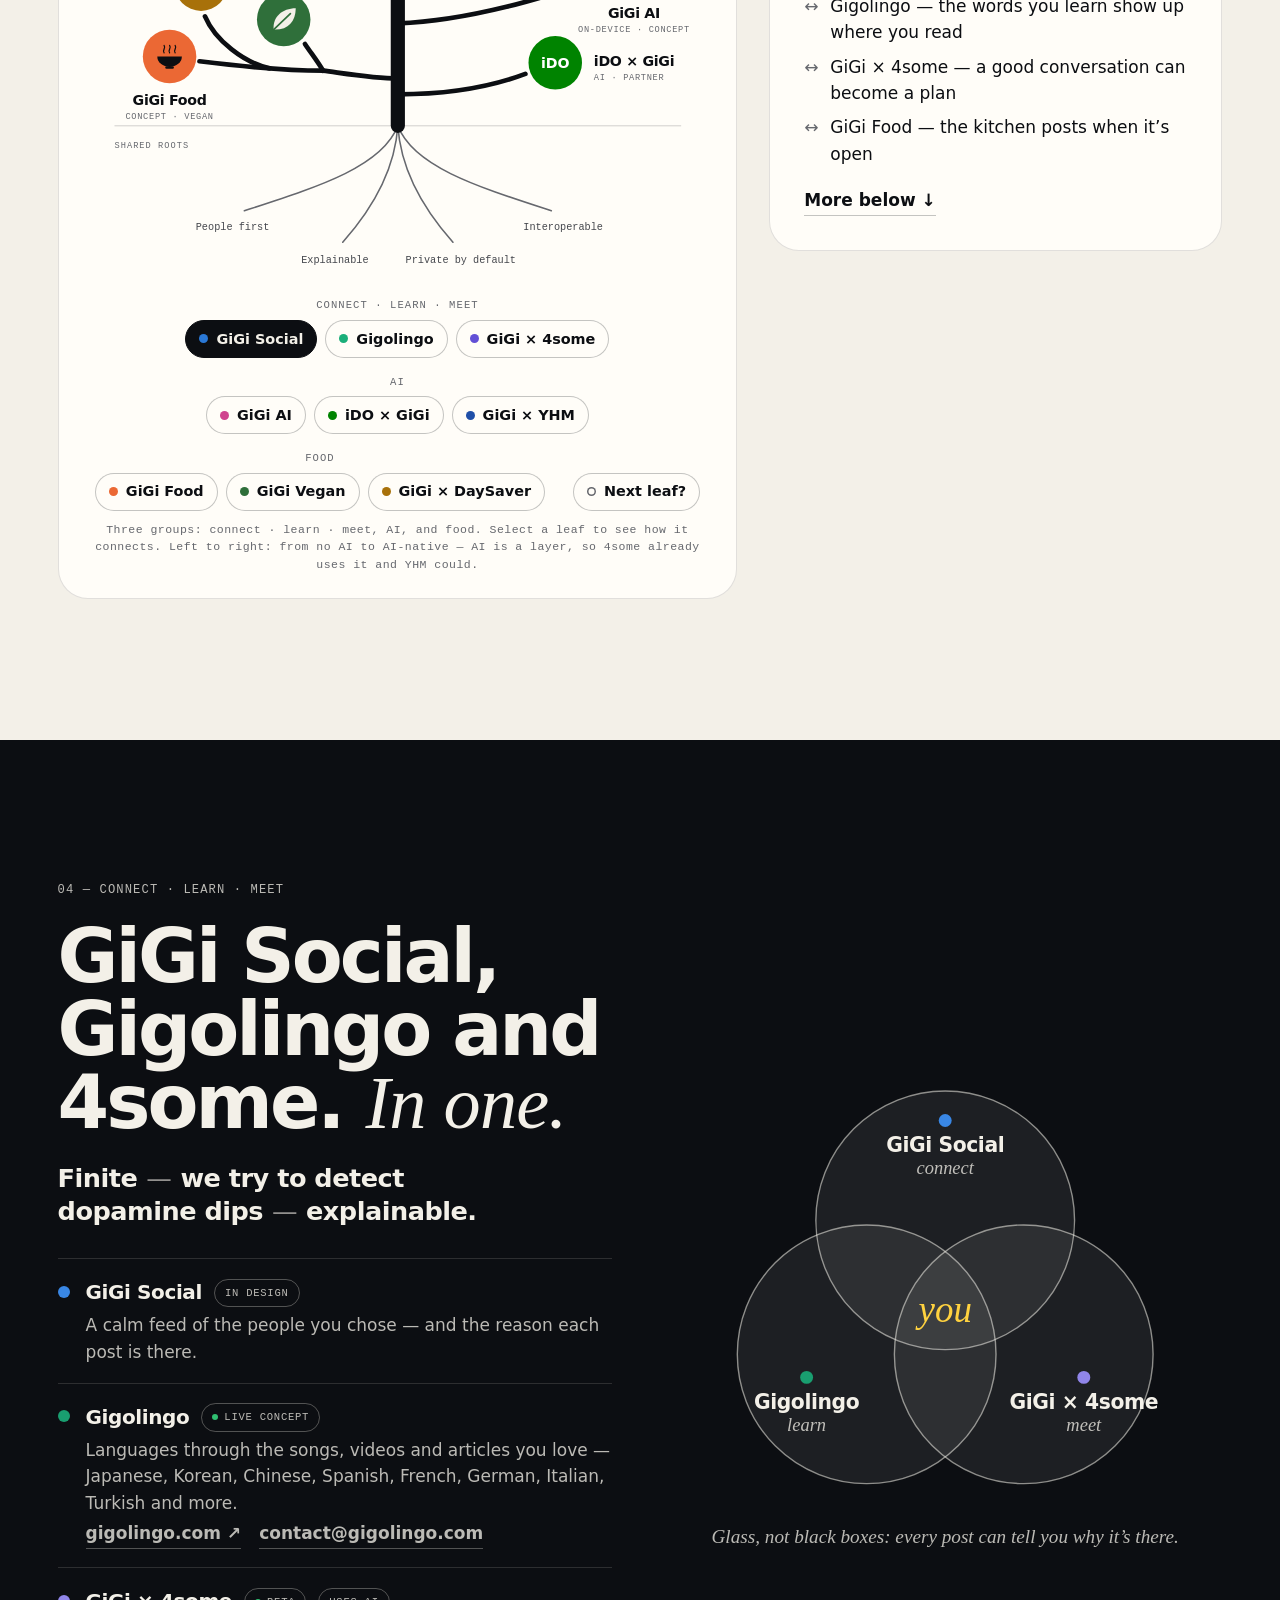
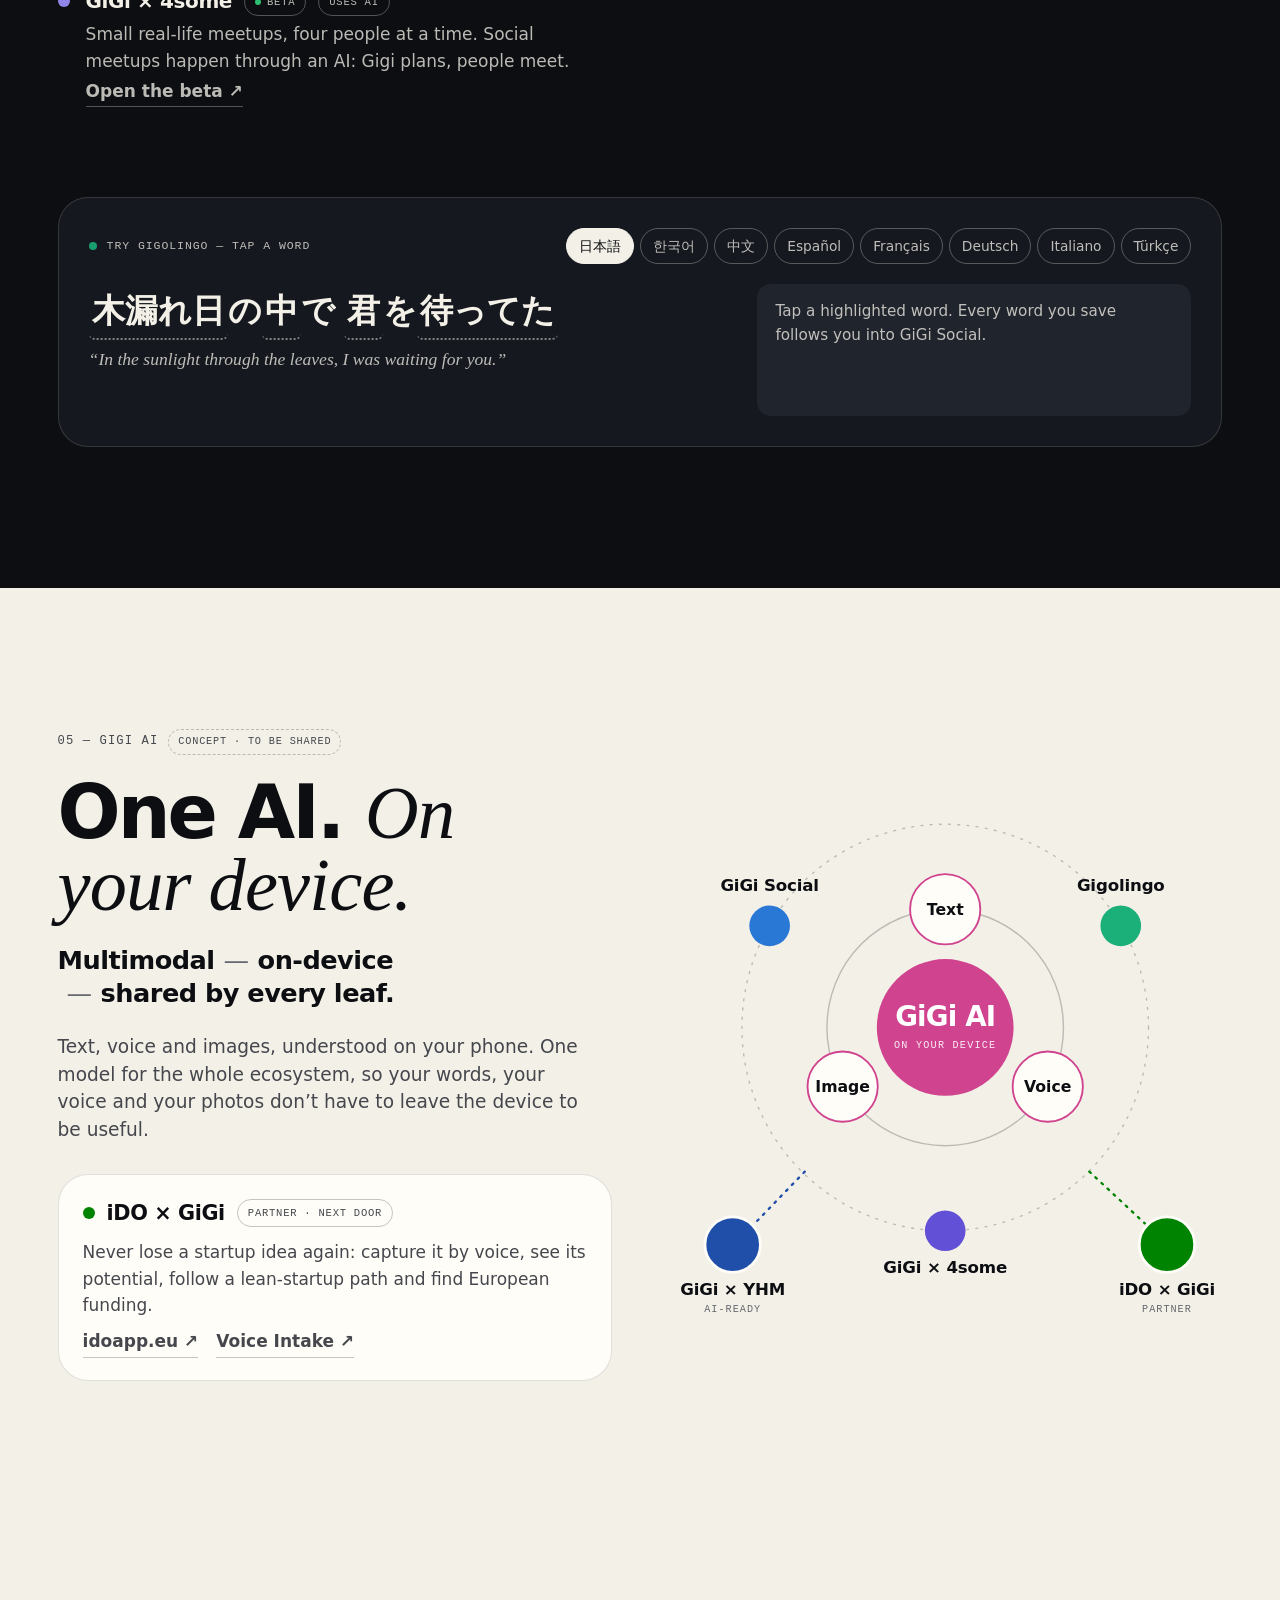
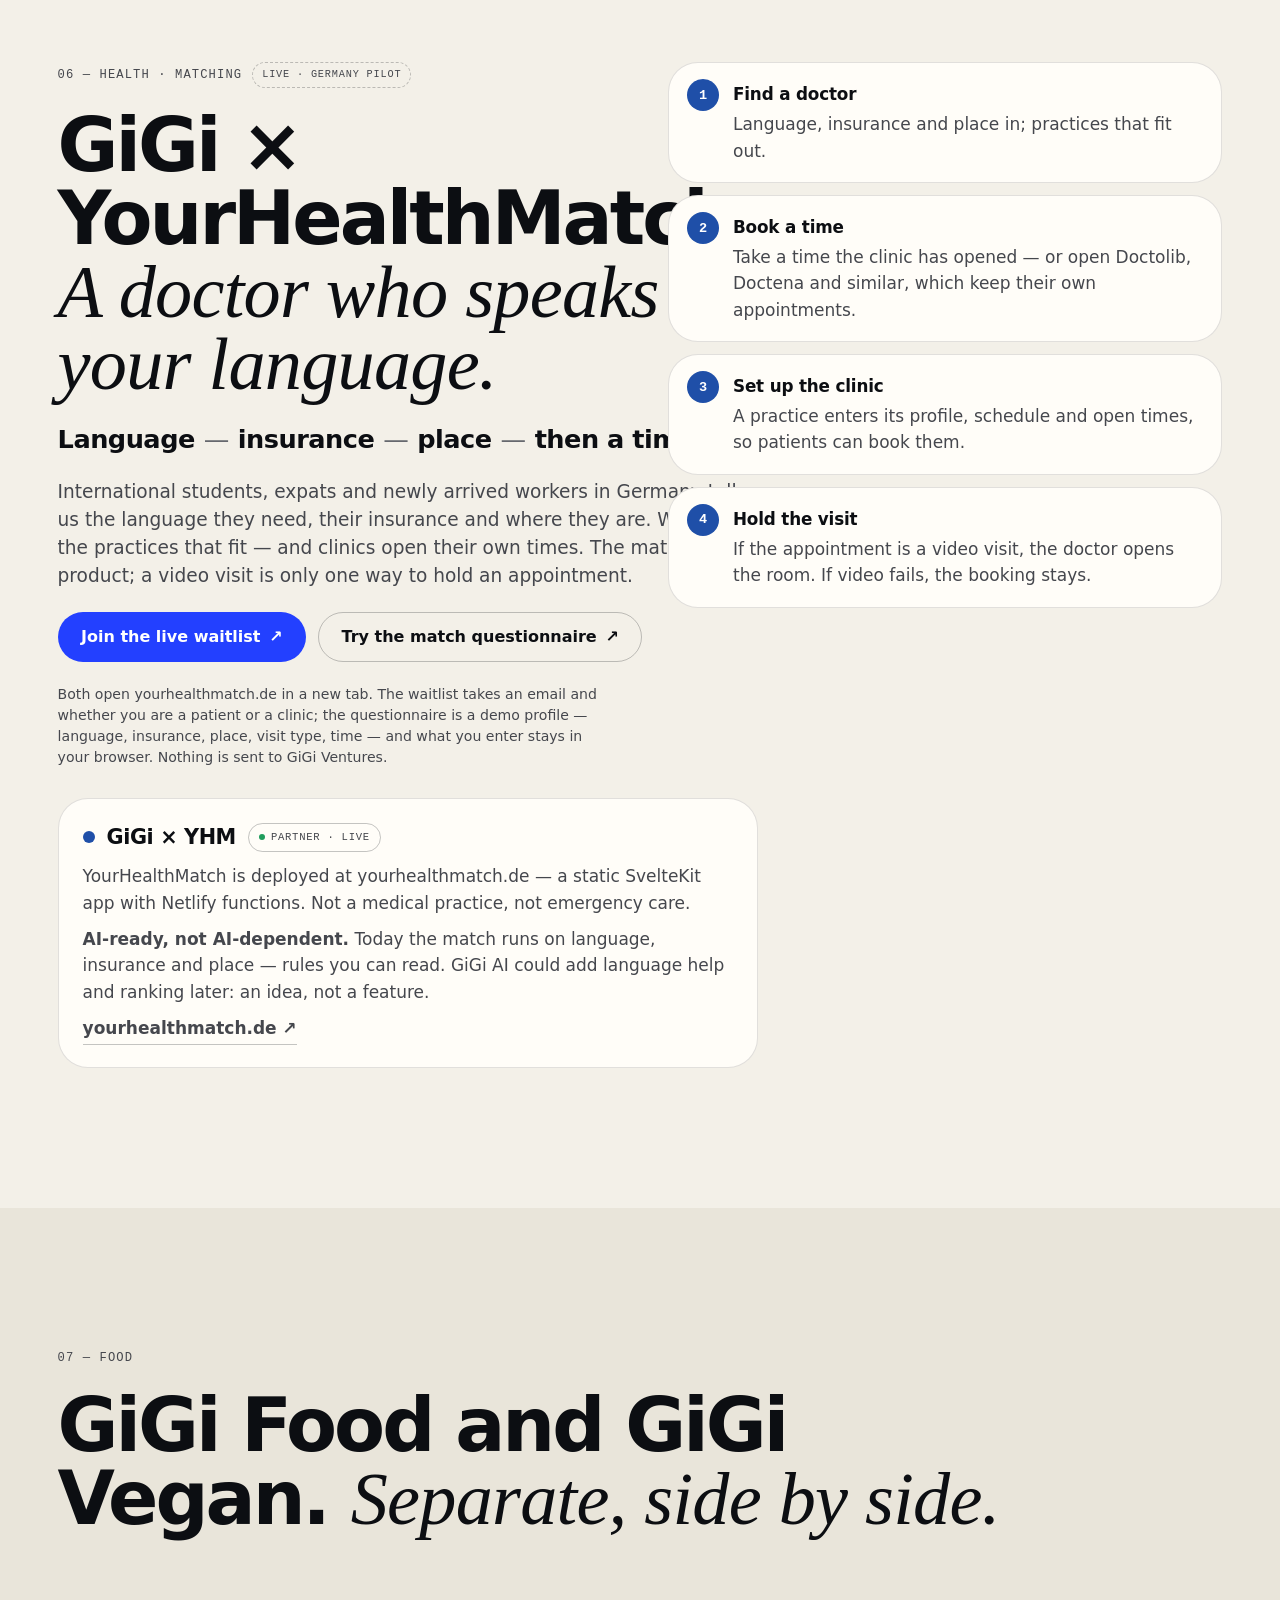
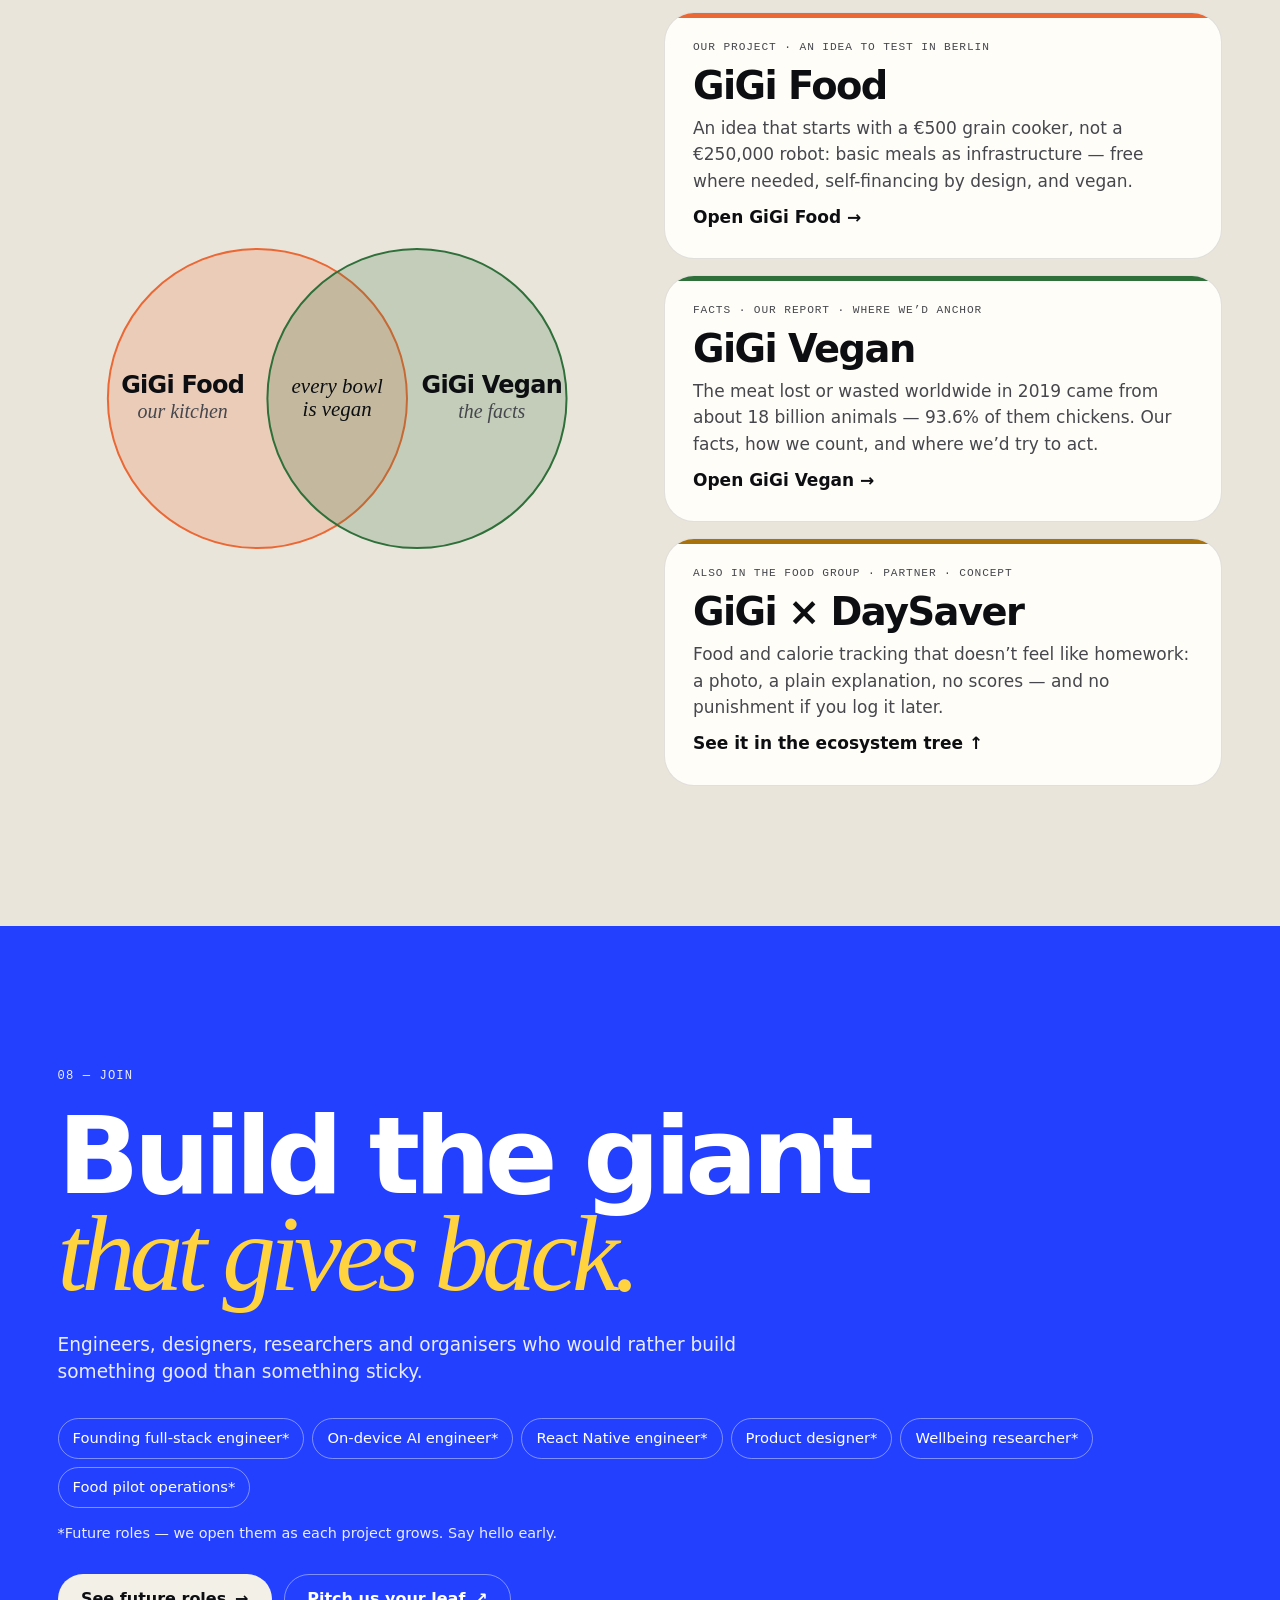
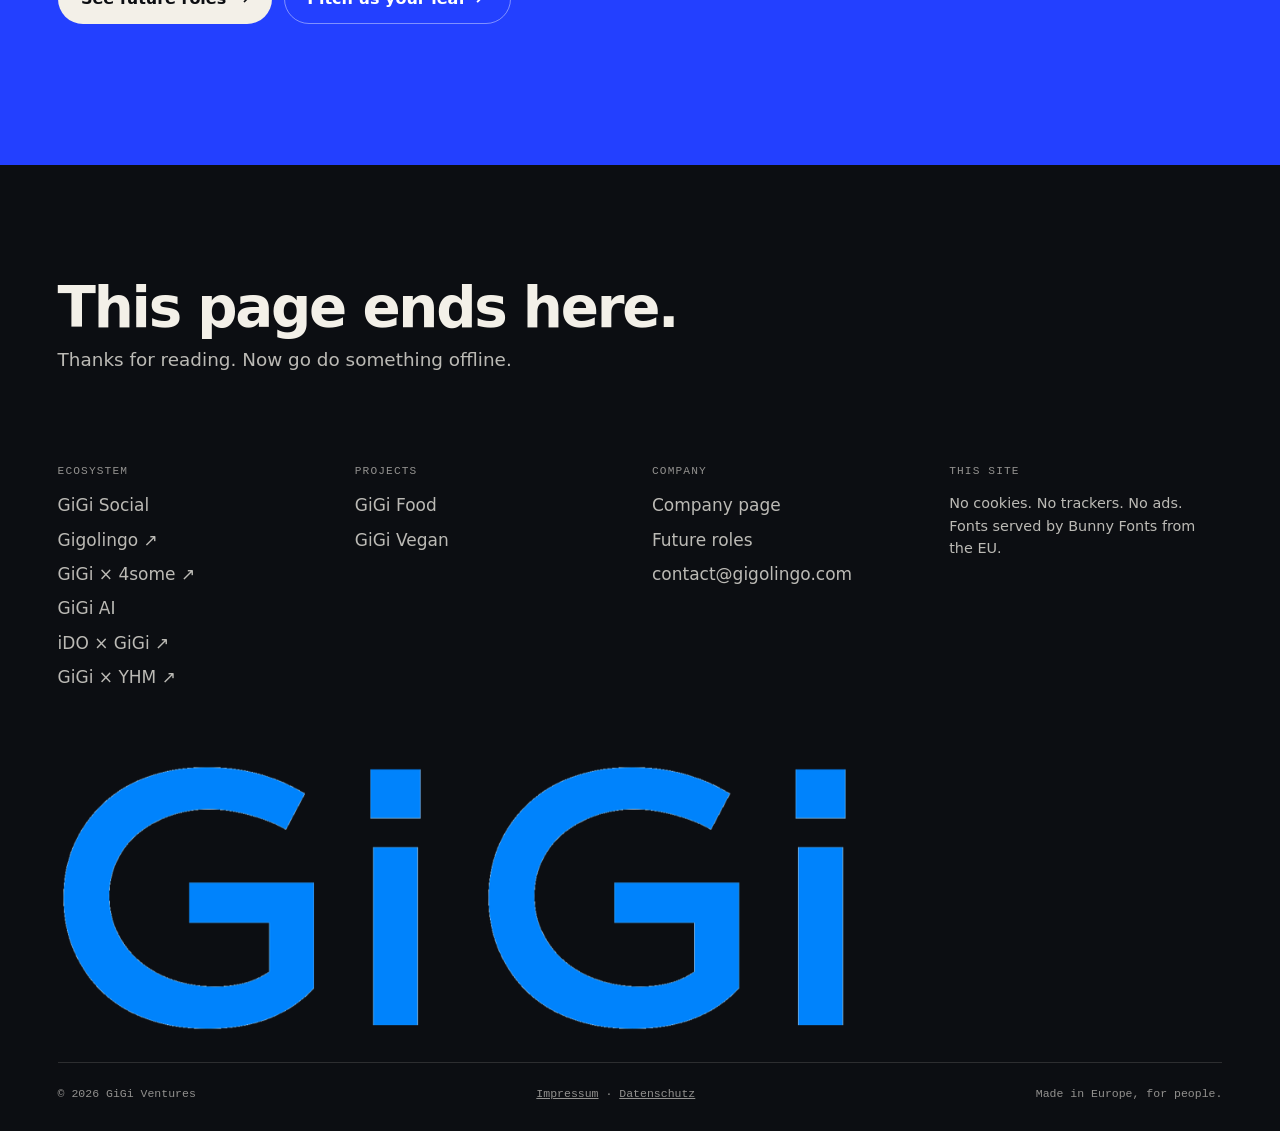
==== commit 279e1ee4: "One header on every page: Concept | Company stays, Food/Vegan as a bubble - GiGi Food, GiGi Vegan an" ====
--- a/index.html
+++ b/index.html
@@ -35,14 +35,16 @@
         <a href="#social">Social</a>
         <a href="#ai">AI</a>
         <a href="#health">Health</a>
-        <a href="food.html">Food</a>
-        <a href="vegan.html">Vegan</a>
       </nav>
       <div class="header-actions">
         <nav class="version-switch" aria-label="Page version">
           <a href="index.html" aria-current="page">Concept</a>
           <a href="company.html">Company</a>
         </nav>
+        <nav class="sub-switch" aria-label="Food projects">
+          <a href="food.html" data-p="food" aria-label="GiGi Food">Food</a>
+          <a href="vegan.html" data-p="vegan" aria-label="GiGi Vegan">Vegan</a>
+        </nav>
         <a class="btn btn--sm btn--blue header-cta" href="company.html#careers">Future roles</a>
         <button class="menu-btn" type="button" aria-expanded="false" aria-controls="mobile-menu" data-menu-toggle>
           <span class="sr-only">Menu</span>
@@ -53,14 +55,17 @@
   </header>
   <div class="mobile-menu" id="mobile-menu" hidden>
     <nav aria-label="Mobile">
-      <a href="#words">Words</a>
       <a href="#manifesto">Manifesto</a>
       <a href="#ecosystem">Ecosystem</a>
-      <a href="#social">Social</a>
-      <a href="#ai">AI</a>
-      <a href="#health">Health</a>
-      <a href="food.html">GiGi Food</a>
-      <a href="vegan.html">GiGi Vegan</a>
+      <div class="mm-row">
+        <a href="#social">Social</a>
+        <a href="#ai">AI</a>
+        <a href="#health">Health</a>
+      </div>
+      <div class="mm-row">
+        <a href="food.html">GiGi Food</a>
+        <a href="vegan.html">GiGi Vegan</a>
+      </div>
     </nav>
     <div class="mobile-menu__foot">
       <a class="btn btn--blue" href="company.html#careers">Future roles <span class="btn__arrow" aria-hidden="true">→</span></a>
--- a/assets/css/base.css
+++ b/assets/css/base.css
@@ -505,6 +505,33 @@
   opacity: 1;
 }
 
+/* Food and Vegan: a smaller bubble to the right of Concept | Company, in each project's own colour when selected. */
+.sub-switch {
+  display: none;
+  padding: 2px;
+  border-radius: var(--r-pill);
+  border: 1px solid color-mix(in srgb, var(--h-fg, currentColor) 20%, transparent);
+}
+.sub-switch a {
+  padding: 4px 9px;
+  border-radius: var(--r-pill);
+  font-family: var(--f-mono);
+  font-size: .6rem;
+  font-weight: 500;
+  letter-spacing: .08em;
+  text-transform: uppercase;
+  text-decoration: none;
+  opacity: .8;
+  transition: background-color .2s, color .2s, opacity .2s;
+}
+.sub-switch a:hover { opacity: 1; }
+.sub-switch a[aria-current] { opacity: 1; }
+.sub-switch a[data-p="food"][aria-current] { background: var(--p-food); color: #0c0e12; }
+.sub-switch a[data-p="vegan"][aria-current] { background: var(--p-vegan); color: #ffffff; }
+@media (min-width: 720px) {
+  .sub-switch { display: inline-flex; }
+}
+
 .header-cta { display: none; }
 .site-header[data-theme="blue"] .header-cta { --btn-bg: #ffffff; --btn-fg: var(--blue); }
 
@@ -566,6 +593,54 @@
   letter-spacing: -.03em;
   text-decoration: none;
 }
+/* Rows: links that belong together sit side by side. */
+.mobile-menu .mm-row {
+  display: flex;
+  flex-wrap: wrap;
+  gap: 0 clamp(18px, 5vw, 32px);
+  border-bottom: 1px solid rgba(243, 240, 232, .12);
+}
+.mobile-menu .mm-row a {
+  border-bottom: 0;
+  font-size: clamp(1.55rem, 6.6vw, 2.4rem);
+}
+/* The current project: underlined in the brand sun, not by colour alone. */
+.mobile-menu nav a[aria-current] {
+  text-decoration: underline;
+  text-decoration-color: var(--sun);
+  text-decoration-thickness: 3px;
+  text-underline-offset: 7px;
+}
+/* Sub-pages (GiGi Food, GiGi Vegan, the projection): a way back up, and their own sections underneath. */
+.mobile-menu nav a.mm-back {
+  padding: 0 0 12px;
+  border-bottom: 0;
+  font-family: var(--f-mono);
+  font-size: .78rem;
+  font-weight: 500;
+  letter-spacing: .1em;
+  text-transform: uppercase;
+  color: rgba(243, 240, 232, .72);
+}
+.mobile-menu .mm-label {
+  margin: 22px 0 6px;
+  font-family: var(--f-mono);
+  font-size: .72rem;
+  letter-spacing: .12em;
+  text-transform: uppercase;
+  color: rgba(243, 240, 232, .62);
+}
+.mobile-menu .mm-sub {
+  display: grid;
+  padding-left: 16px;
+  border-left: 3px solid var(--sun);
+}
+.mobile-menu .mm-sub a {
+  padding: 8px 0;
+  border-bottom: 0;
+  font-size: clamp(1.4rem, 5.6vw, 2rem);
+  font-weight: 600;
+}
 .mobile-menu__foot {
   display: grid;
   gap: 12px;
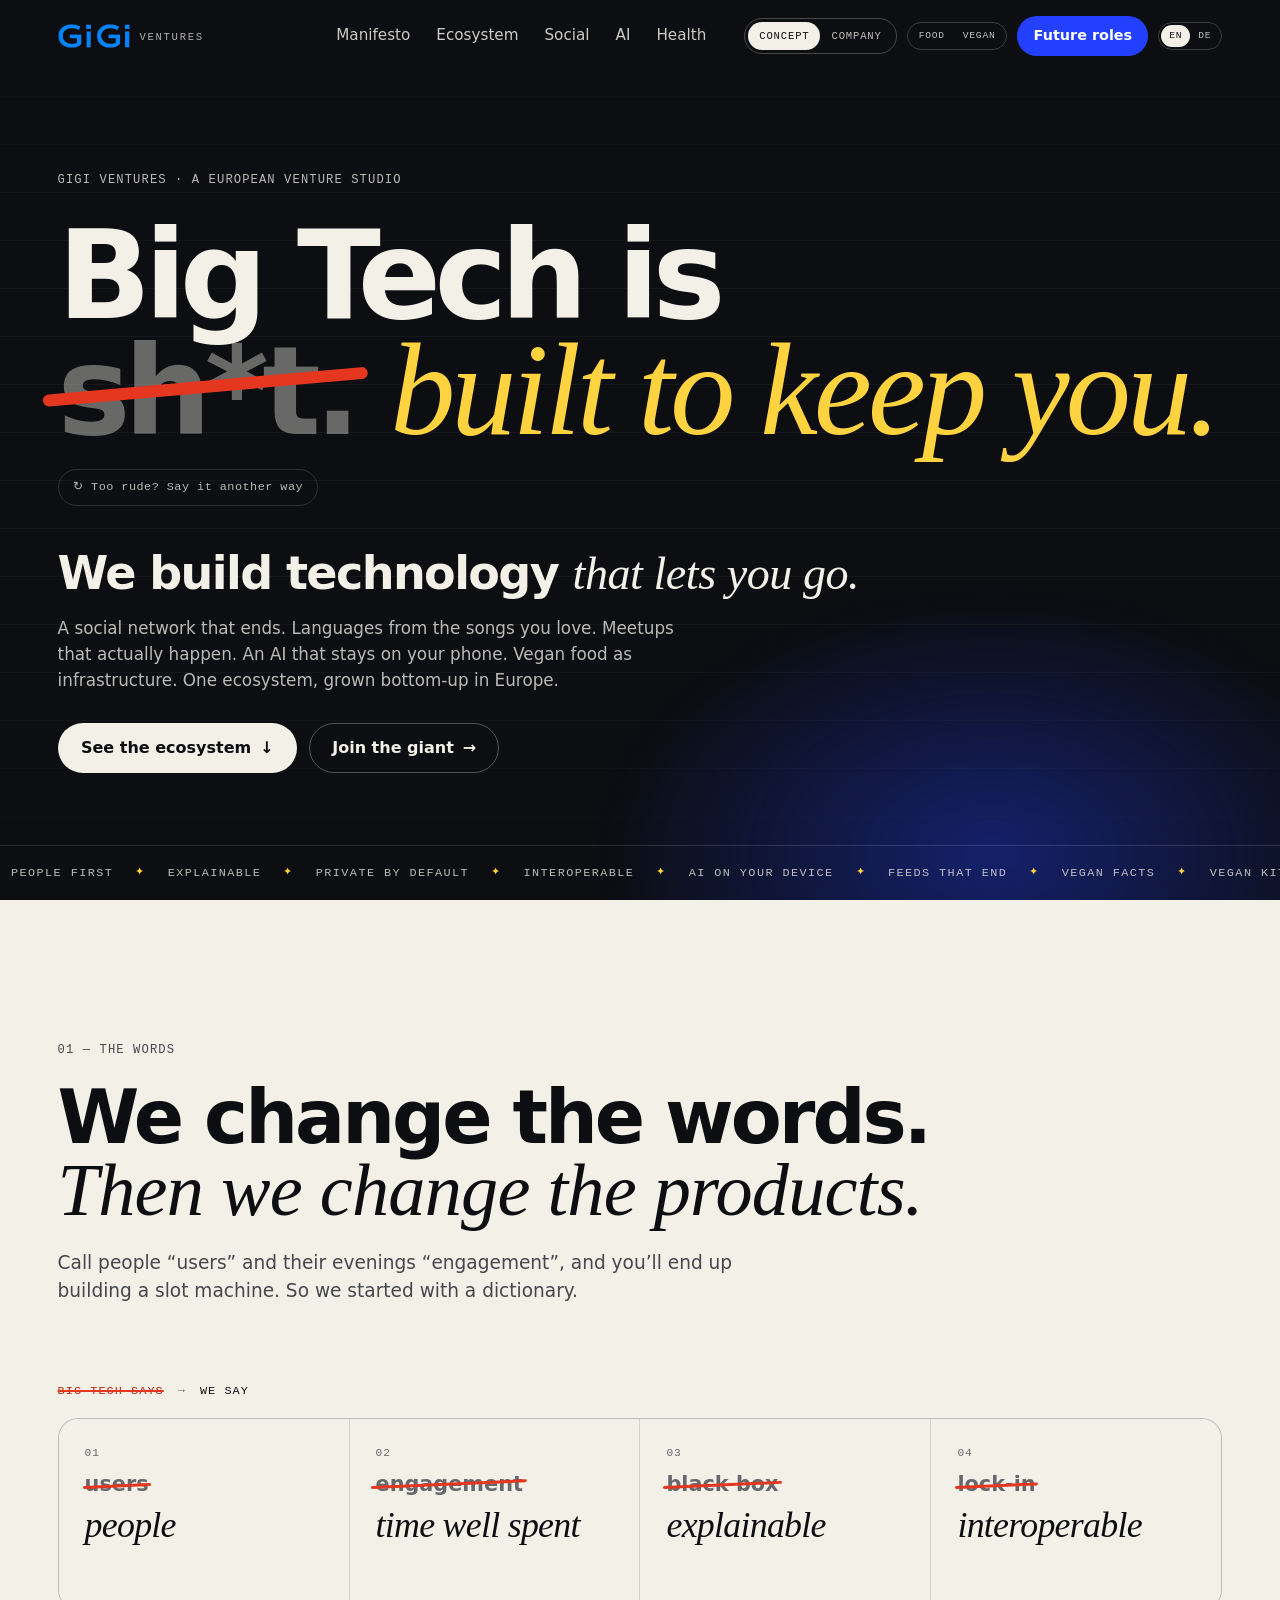
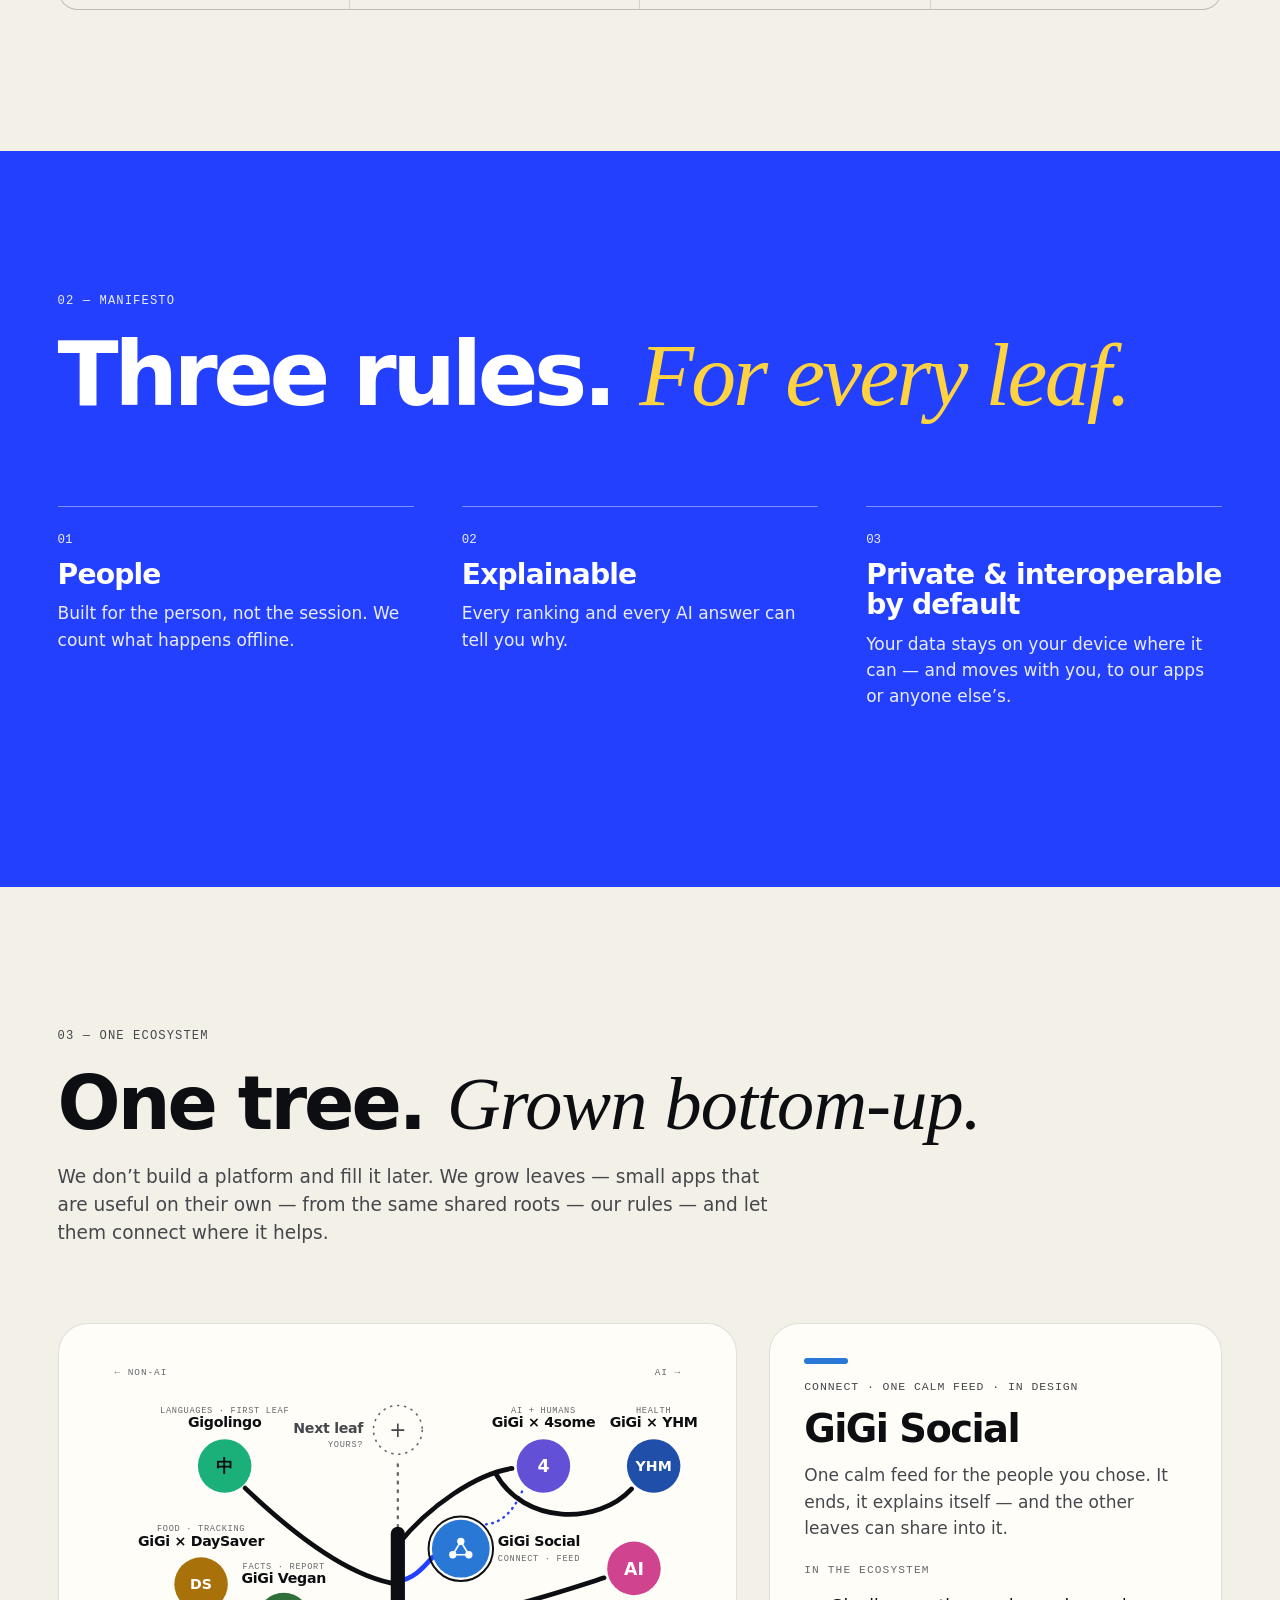
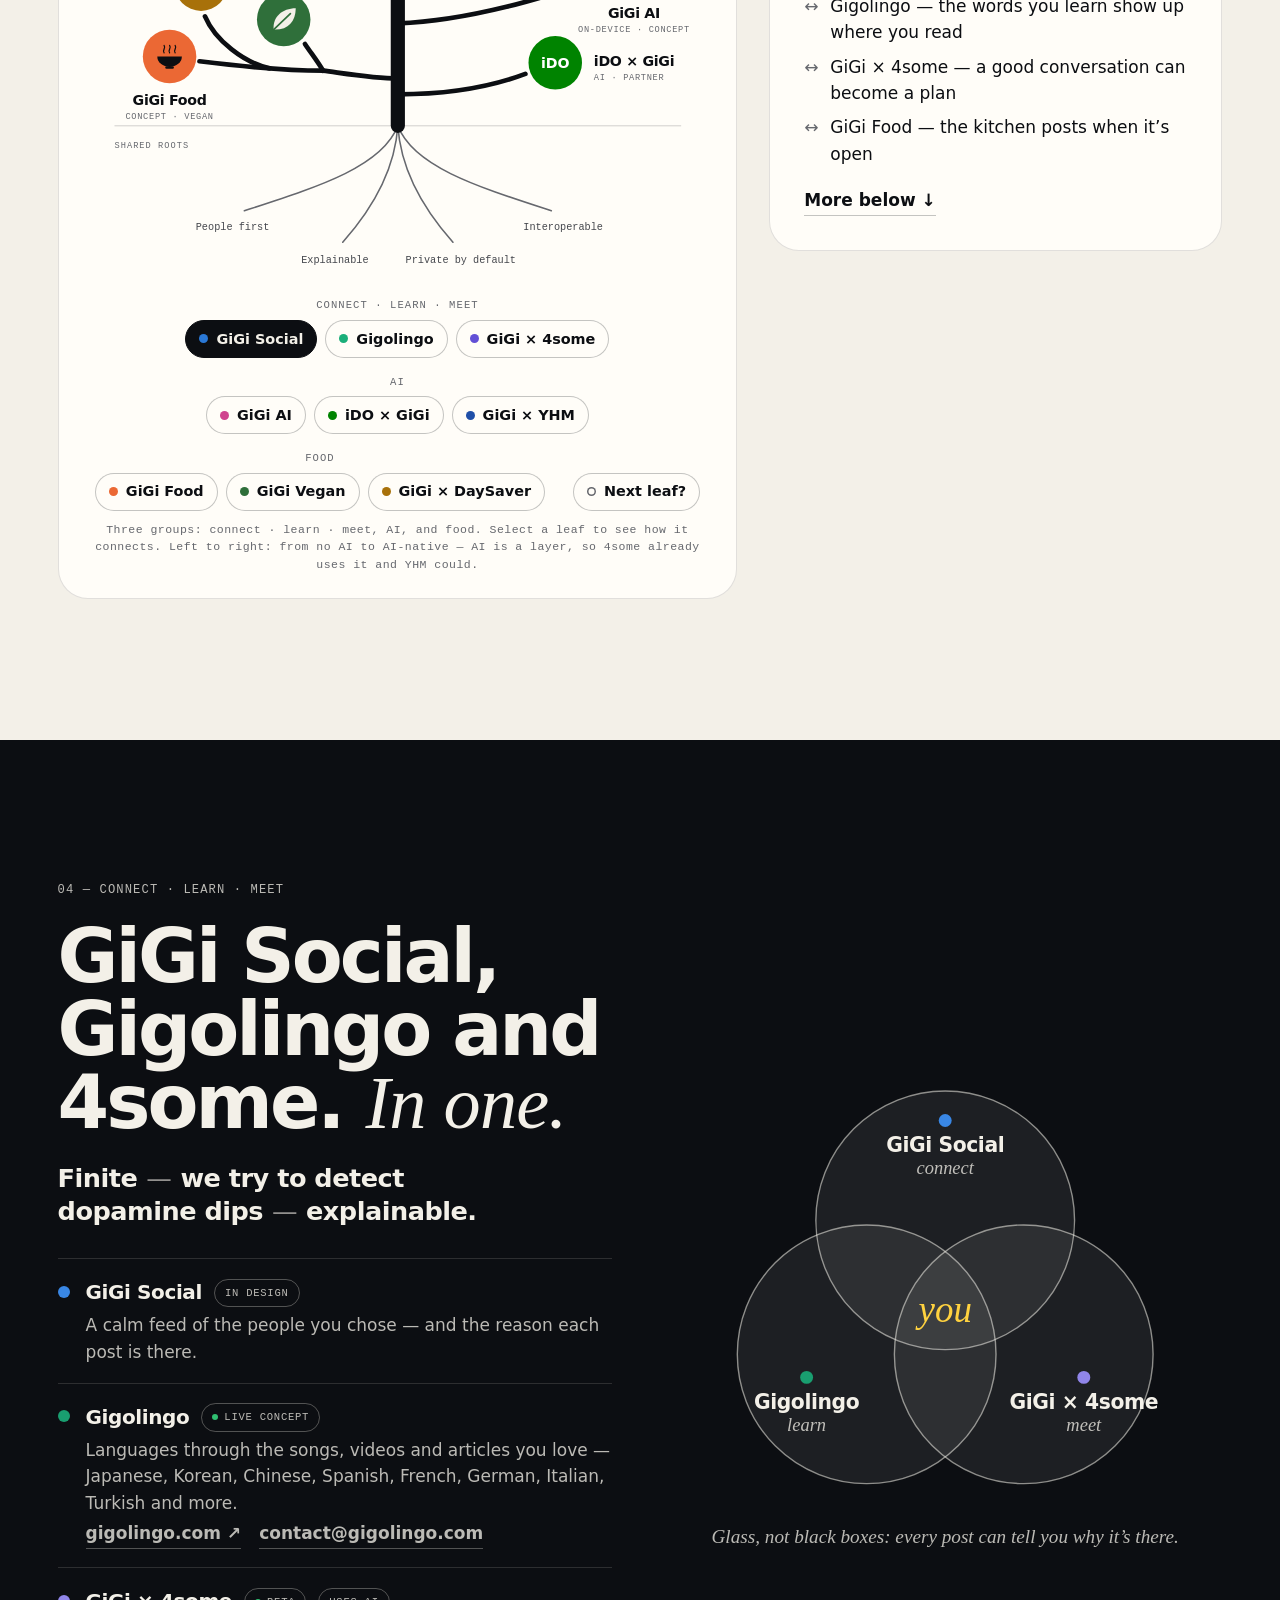
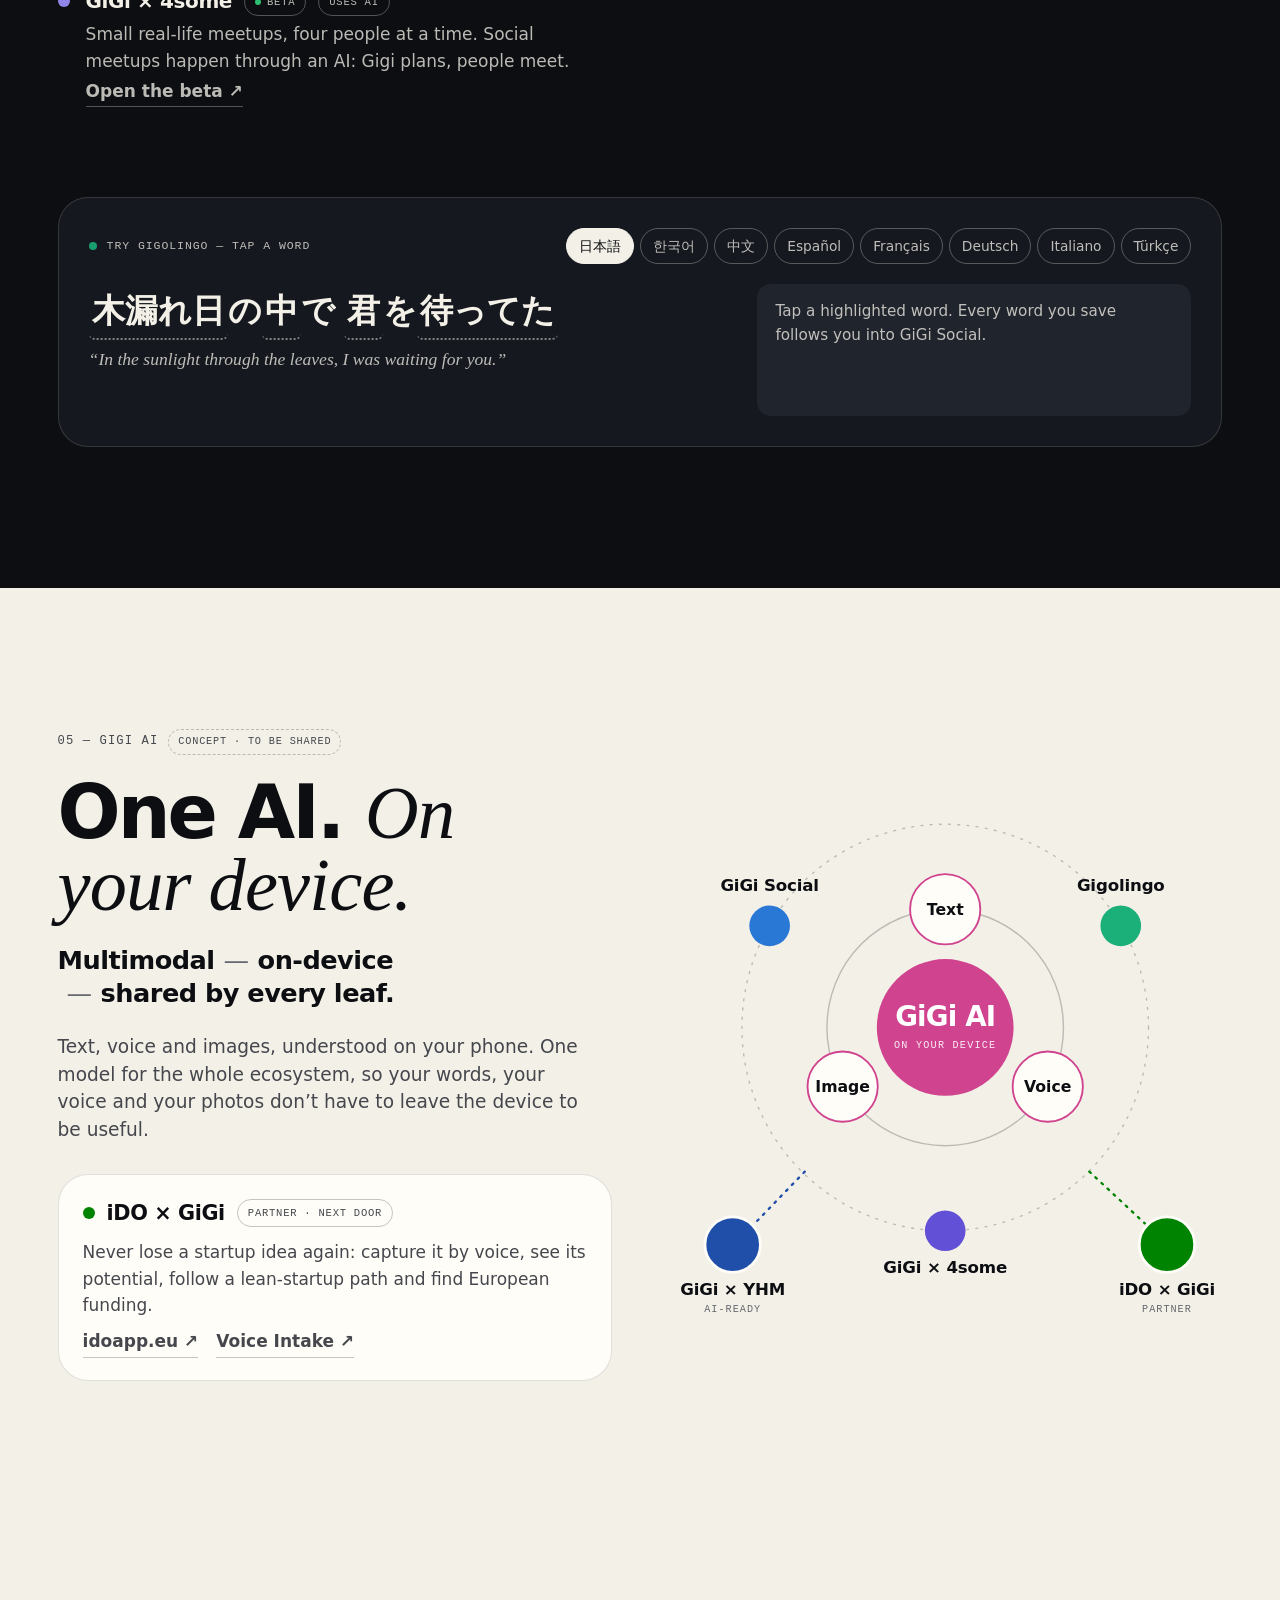
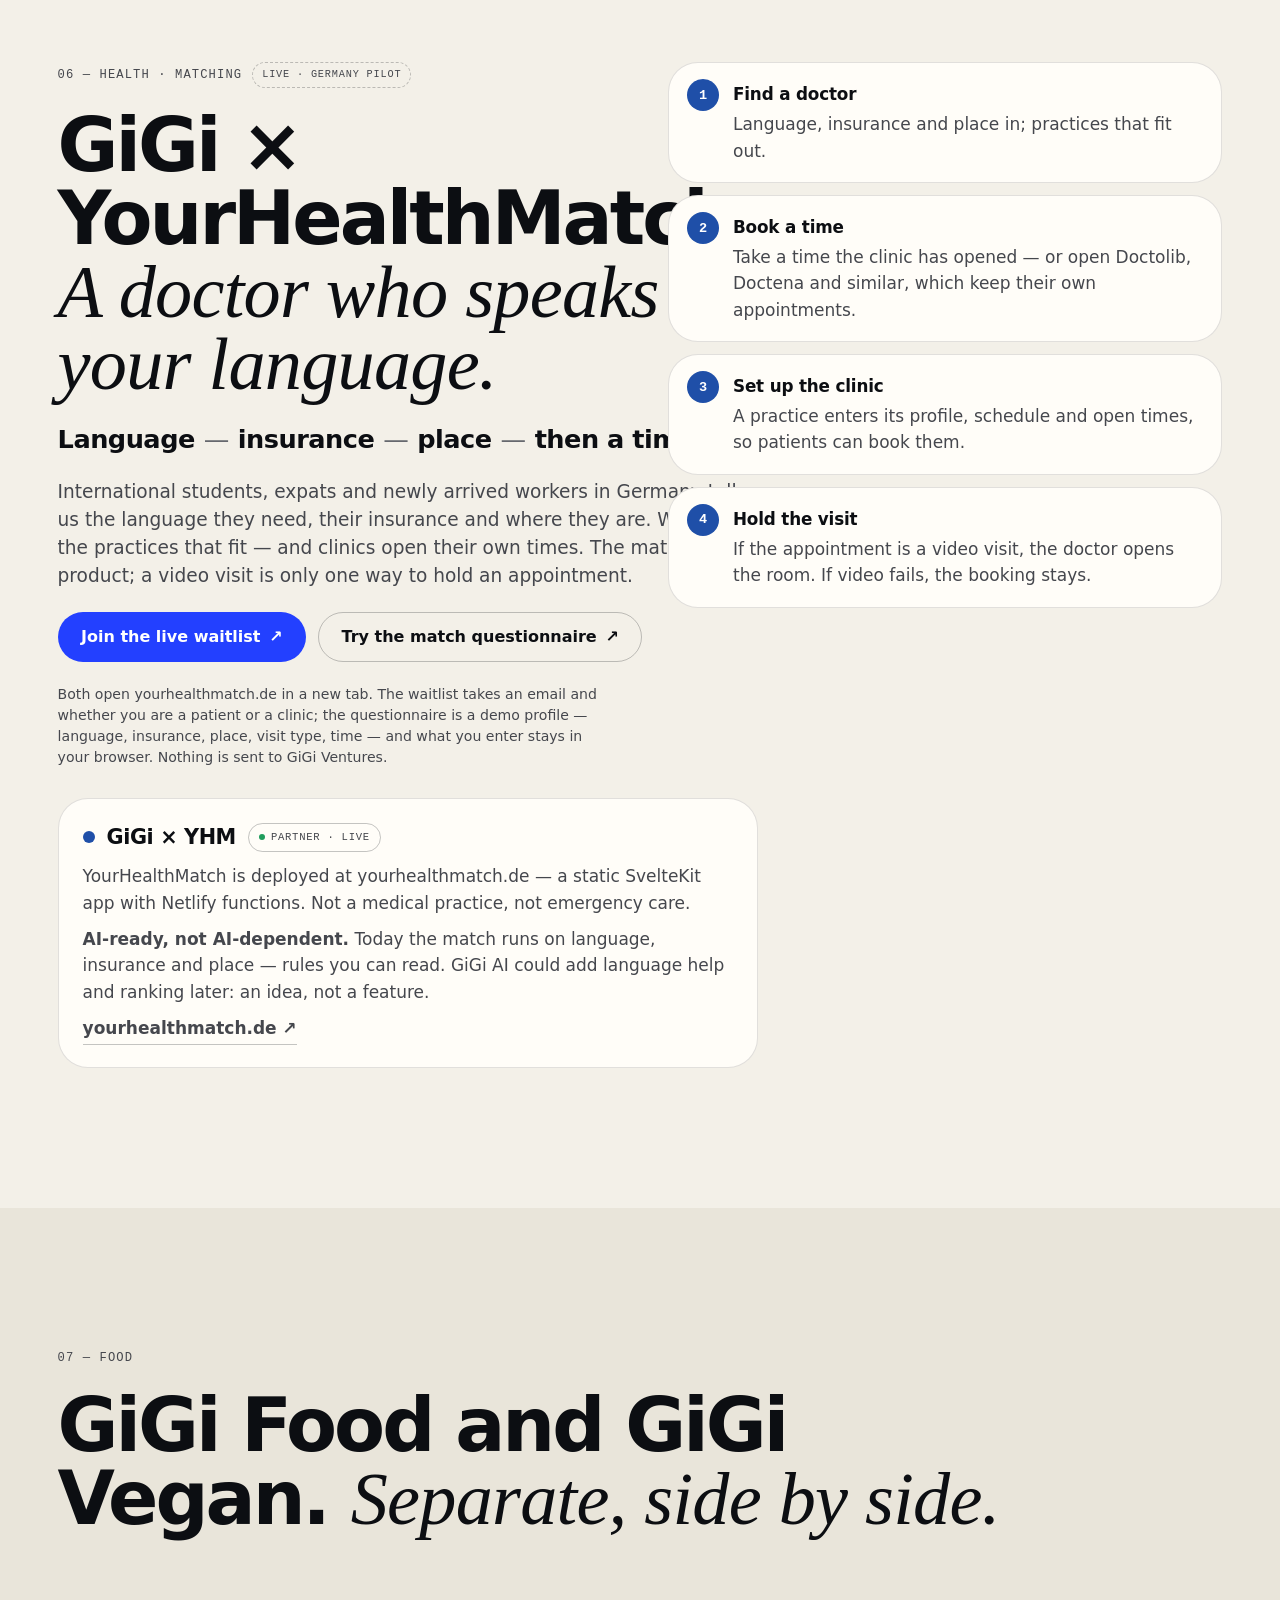
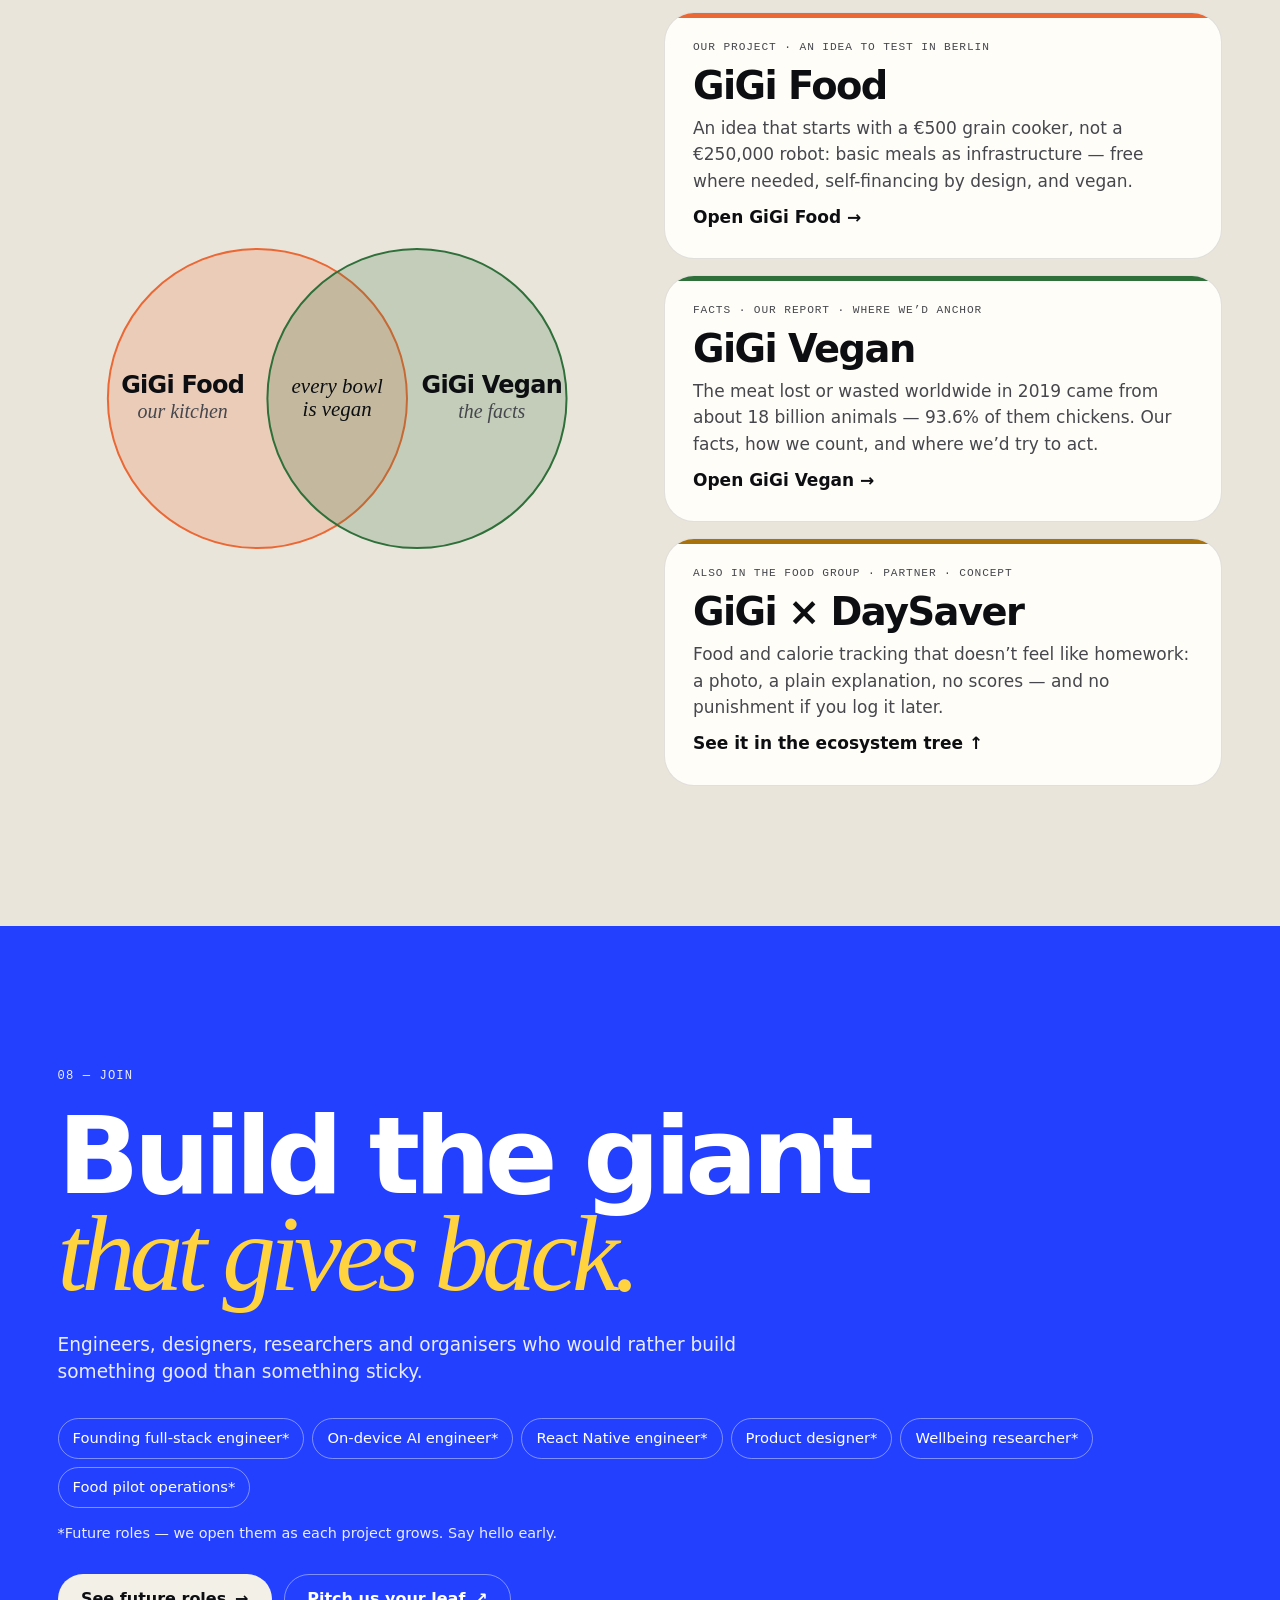
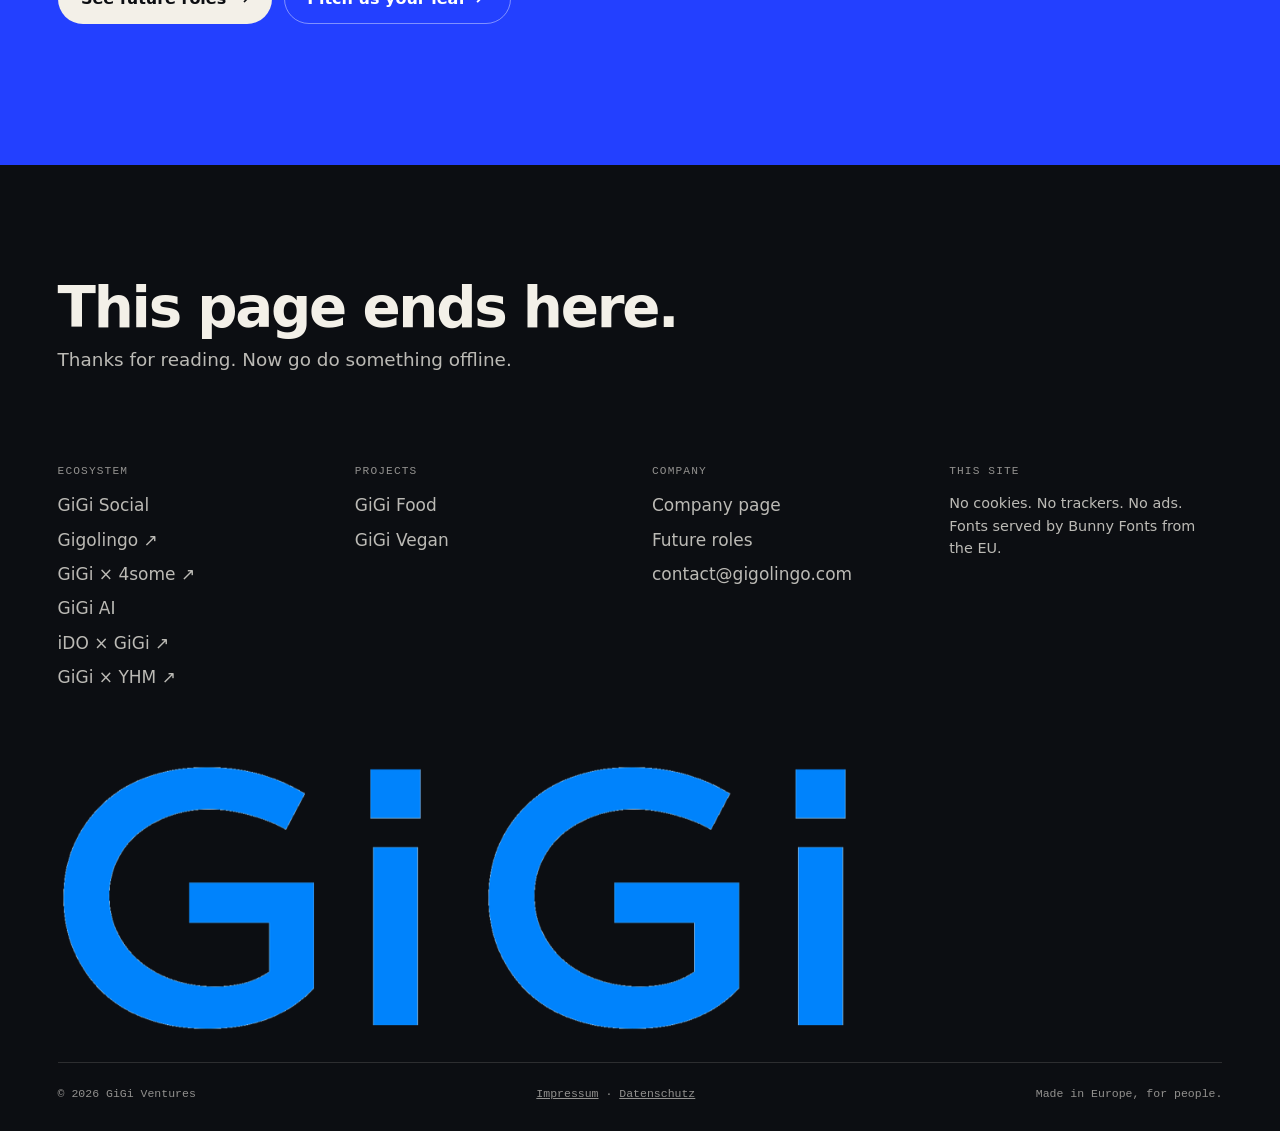
==== commit ce48b174: "Add English German language switch" ====
--- a/index.html
+++ b/index.html
@@ -16,6 +16,7 @@
   <link rel="stylesheet" href="assets/css/base.css">
   <link rel="stylesheet" href="assets/css/concept.css">
   <script>document.documentElement.classList.replace('no-js', 'js');</script>
+  <script src="assets/js/i18n.js" data-page="index"></script>
   <script src="assets/js/shared.js" defer></script>
   <script src="assets/js/concept.js" defer></script>
 </head>
@@ -46,6 +47,10 @@
           <a href="vegan.html" data-p="vegan" aria-label="GiGi Vegan">Vegan</a>
         </nav>
         <a class="btn btn--sm btn--blue header-cta" href="company.html#careers">Future roles</a>
+        <div class="lang-switch" role="group" aria-label="Language">
+          <button type="button" data-lang-set="en" lang="en" translate="no" aria-label="English" aria-pressed="true">EN</button>
+          <button type="button" data-lang-set="de" lang="de" translate="no" aria-label="Deutsch" aria-pressed="false">DE</button>
+        </div>
         <button class="menu-btn" type="button" aria-expanded="false" aria-controls="mobile-menu" data-menu-toggle>
           <span class="sr-only">Menu</span>
           <span class="menu-btn__bars" aria-hidden="true"></span>
@@ -68,6 +73,10 @@
       </div>
     </nav>
     <div class="mobile-menu__foot">
+      <div class="lang-switch lang-switch--menu" role="group" aria-label="Language">
+        <button type="button" data-lang-set="en" lang="en" translate="no" aria-label="English" aria-pressed="true">EN</button>
+        <button type="button" data-lang-set="de" lang="de" translate="no" aria-label="Deutsch" aria-pressed="false">DE</button>
+      </div>
       <a class="btn btn--blue" href="company.html#careers">Future roles <span class="btn__arrow" aria-hidden="true">→</span></a>
       <span>contact@gigolingo.com</span>
     </div>
--- a/assets/css/base.css
+++ b/assets/css/base.css
@@ -532,6 +532,63 @@
   .sub-switch { display: inline-flex; }
 }
 
+/* EN | DE — a third small pill beside Concept | Company. The choice is stored and the page reloads (assets/js/i18n.js). */
+.lang-switch {
+  display: inline-flex;
+  padding: 2px;
+  border-radius: var(--r-pill);
+  border: 1px solid color-mix(in srgb, var(--h-fg, currentColor) 20%, transparent);
+}
+.lang-switch button {
+  padding: 4px 8px;
+  border: 0;
+  border-radius: var(--r-pill);
+  background: transparent;
+  color: inherit;
+  font-family: var(--f-mono);
+  font-size: .6rem;
+  font-weight: 500;
+  letter-spacing: .08em;
+  text-transform: uppercase;
+  opacity: .8;
+  cursor: pointer;
+  transition: background-color .2s, color .2s, opacity .2s;
+}
+.lang-switch button:hover { opacity: 1; }
+.lang-switch button[aria-pressed="true"] {
+  background: var(--h-inv-bg);
+  color: var(--h-inv-fg);
+  opacity: 1;
+  cursor: default;
+}
+.no-js .lang-switch { display: none; }
+.header-actions > .lang-switch { display: none; }
+@media (min-width: 720px) {
+  .header-actions > .lang-switch { display: inline-flex; }
+}
+/* In the mobile menu it is bigger, on the dark menu surface. */
+.lang-switch--menu {
+  justify-self: start;
+  padding: 3px;
+  border-color: rgba(243, 240, 232, .32);
+}
+.lang-switch--menu button {
+  min-width: 52px;
+  min-height: 44px;
+  padding: 0 14px;
+  font-size: .78rem;
+  color: var(--paper);
+}
+.lang-switch--menu button[aria-pressed="true"] { background: var(--paper); color: var(--ink); }
+
+/* German: long compounds must break rather than push the layout. */
+html[lang="de"] body { hyphens: auto; overflow-wrap: break-word; }
+html[lang="de"] .btn,
+html[lang="de"] .nav a,
+html[lang="de"] .version-switch a,
+html[lang="de"] .sub-switch a,
+html[lang="de"] .eyebrow { hyphens: manual; }
+
 .header-cta { display: none; }
 .site-header[data-theme="blue"] .header-cta { --btn-bg: #ffffff; --btn-fg: var(--blue); }
 
@@ -650,6 +707,59 @@
 }
 body.menu-open { overflow: hidden; }
 
+/* Hint after a click on a mailto: link (a mail app may not open, e.g. in an embedded browser). */
+.mail-toast {
+  position: fixed;
+  left: 50%;
+  bottom: 20px;
+  z-index: 90;
+  display: flex;
+  align-items: center;
+  gap: 12px;
+  width: max-content;
+  max-width: calc(100vw - 32px);
+  padding: 12px 12px 12px 18px;
+  border-radius: 16px;
+  background: var(--ink);
+  color: var(--paper);
+  box-shadow: 0 12px 40px rgba(12, 14, 18, .35);
+  font-size: .9rem;
+  line-height: 1.4;
+  opacity: 0;
+  transform: translate(-50%, 16px);
+  pointer-events: none;
+  transition: opacity .25s var(--ease), transform .25s var(--ease);
+}
+.mail-toast.is-on { opacity: 1; transform: translate(-50%, 0); pointer-events: auto; }
+.mail-toast__msg { margin: 0; }
+.mail-toast__btn {
+  flex-shrink: 0;
+  padding: 8px 14px;
+  border: 0;
+  border-radius: var(--r-pill);
+  background: var(--sun);
+  color: var(--ink);
+  font: 600 .8rem/1 var(--f-body, inherit);
+  cursor: pointer;
+}
+.mail-toast__x {
+  flex-shrink: 0;
+  width: 44px;
+  height: 44px;
+  border: 0;
+  border-radius: 50%;
+  background: transparent;
+  color: inherit;
+  font-size: 1.3rem;
+  cursor: pointer;
+}
+@media (max-width: 560px) {
+  .mail-toast { flex-wrap: wrap; width: calc(100vw - 32px); }
+}
+@media (prefers-reduced-motion: reduce) {
+  .mail-toast { transition: none; }
+}
+
 @media (min-width: 720px) {
   .header-cta { display: inline-flex; }
 }
